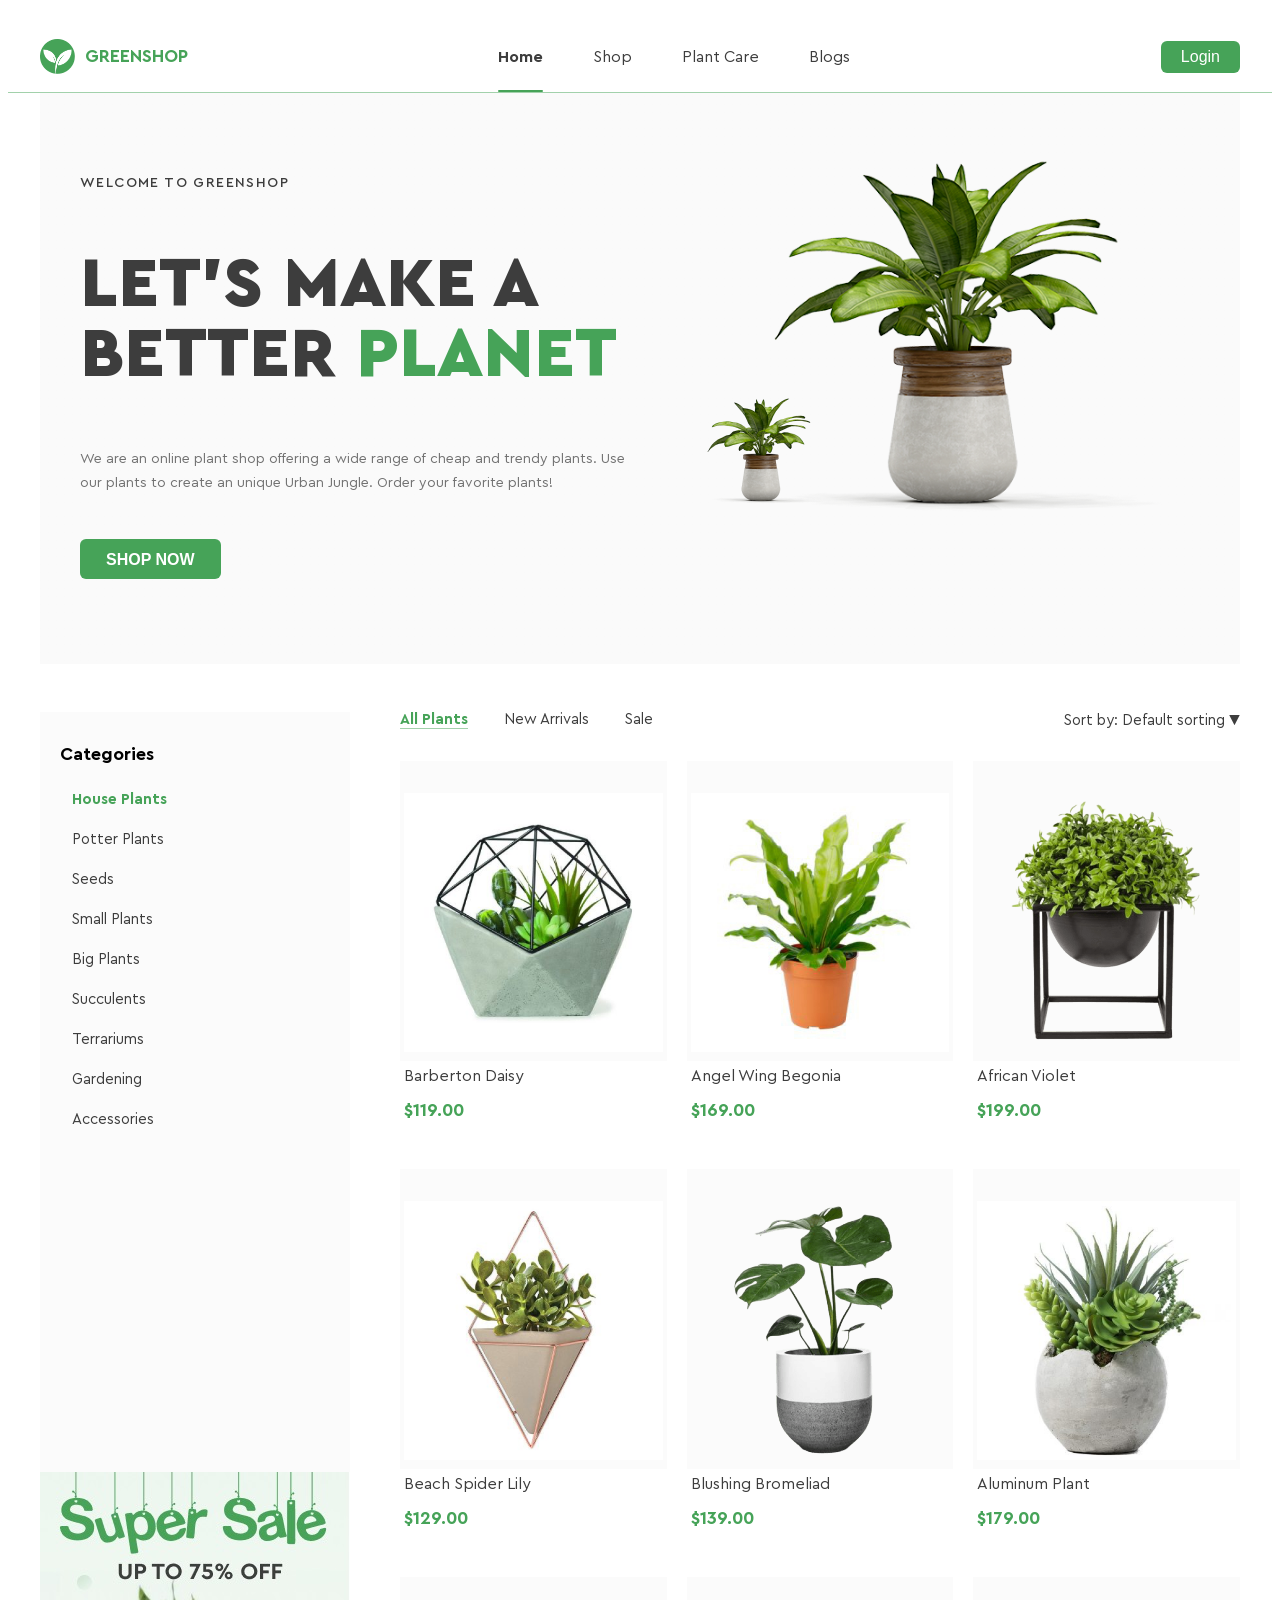
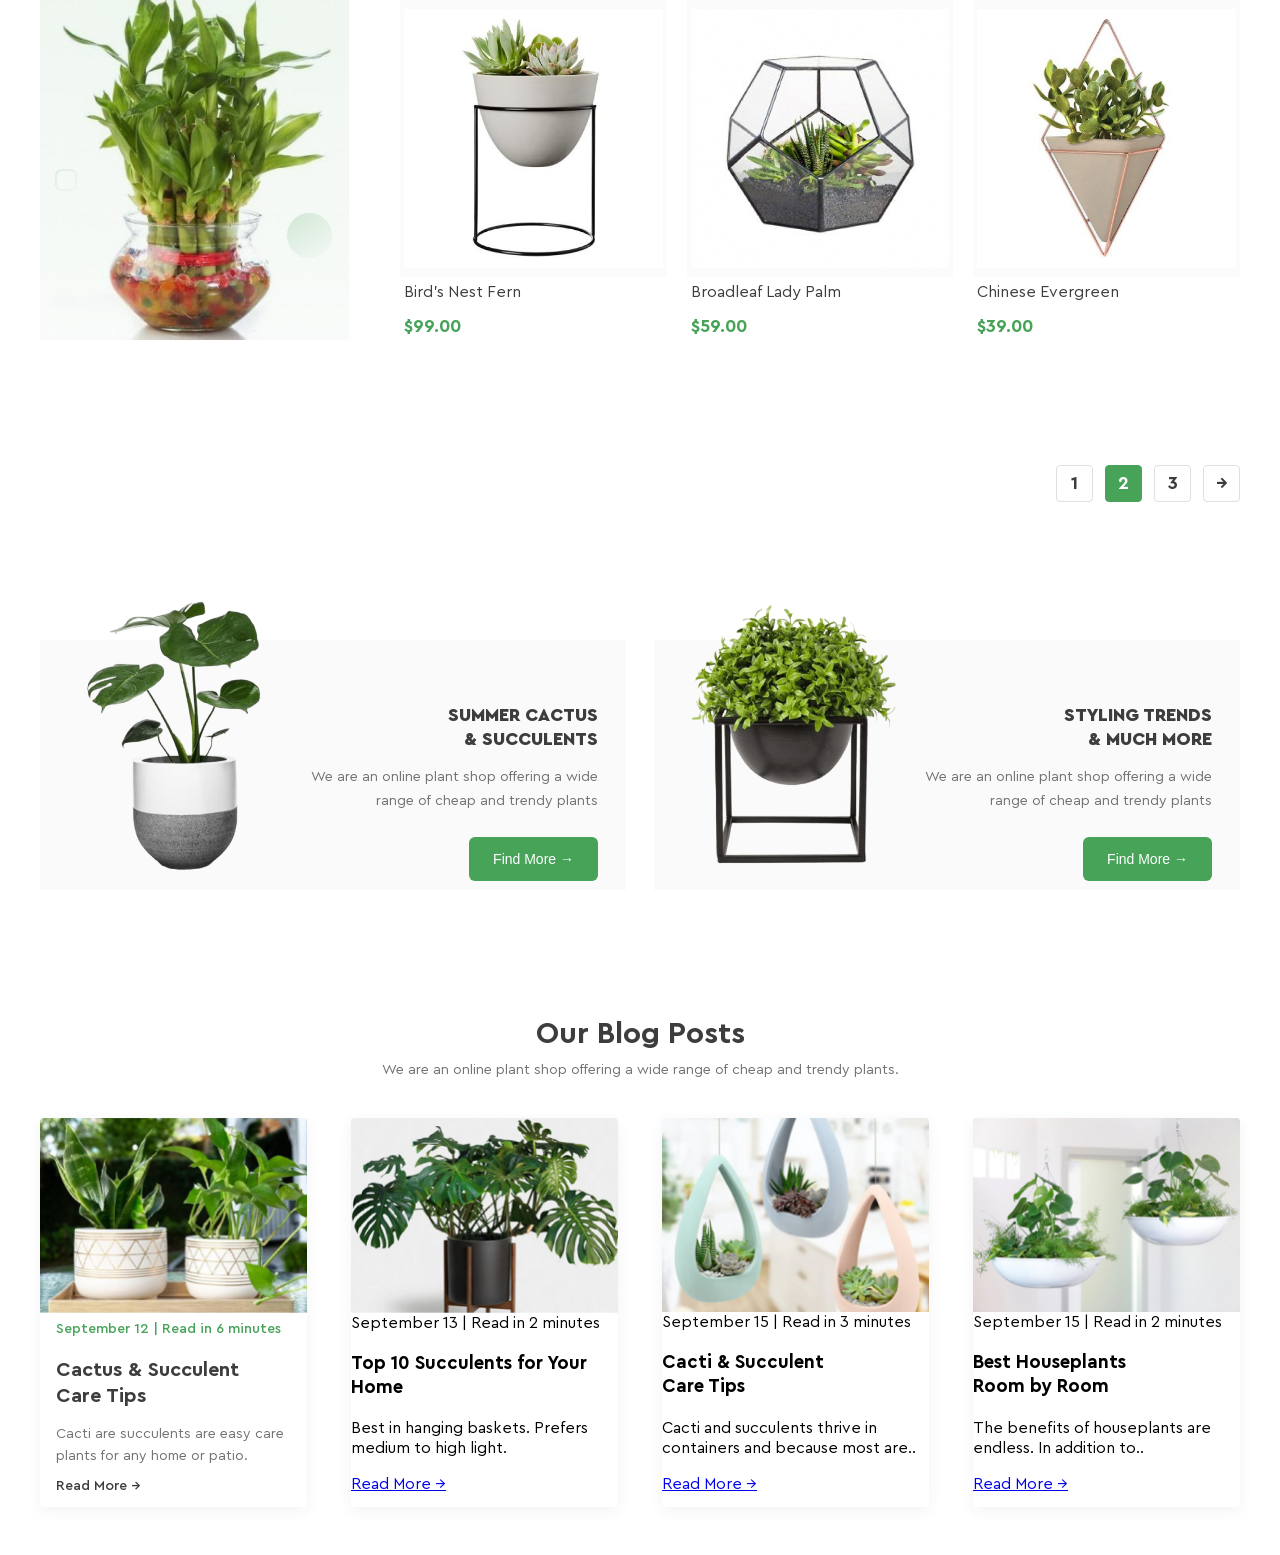
==== index.html @ 0031985b "created section 3 | created section 4 using flex" ====
<!DOCTYPE html>
<html lang="en">

<head>
    <meta charset="UTF-8">
    <meta name="viewport" content="width=device-width, initial-scale=1.0">
    <title>Home</title>
    <link rel="stylesheet" href="styles/reset.css">
    <link rel="stylesheet" href="styles/font.css">
    <link rel="stylesheet" href="styles/index.css">
</head>

<body>
    <header>
        <div class="container header-container">
            <div class="logo">
                <img src="./images/logo.png" alt="GreenShop Logo">
                <span>GreenShop</span>
            </div>
            <nav class="nav">
                <a href="#" class="active">Home</a>
                <a href="#">Shop</a>
                <a href="#">Plant Care</a>
                <a href="#">Blogs</a>
            </nav>
            <button class="btnL login">Login</button>
        </div>
    </header>
    <main>
        <section class="section1">
            <div class="container">
                <div class="left-side">
                    <h3>Welcome to Greenshop</h3>
                    <h1>Let’s Make a Better <span>Planet</span></h1>
                    <p>
                        We are an online plant shop offering a wide range
                        of cheap and trendy plants.
                        Use our plants to create an unique Urban Jungle.
                        Order your favorite plants!
                    </p>
                    <button class="btn main">SHOP NOW</button>
                </div>
                <div class="right-side">
                    <img class="bigImg" src="./images/plant.png" alt="plant">
                    <img class="smallImg" src="./images/sPlant.png" alt="plant">
                </div>
            </div>
        </section>
        <section class="section2">
            <div class="container">
                <div class="left-side">
                    <div class="categories">
                        <h3>Categories</h3>
                        <ul>
                            <li class="active">House Plants</li>
                            <li>Potter Plants</li>
                            <li>Seeds</li>
                            <li>Small Plants</li>
                            <li>Big Plants</li>
                            <li>Succulents</li>
                            <li>Terrariums</li>
                            <li>Gardening</li>
                            <li>Accessories</li>
                        </ul>
                    </div>
                    <div class="saleBanner">
                        <img src="./images/SuperSaleBanner.jpg" alt="Sale plant">
                    </div>
                </div>
                <div class="right-side">
                    <div class="filters">
                        <div class="tabs">
                            <a href="#" class="active">All Plants</a>
                            <a href="#">New Arrivals</a>
                            <a href="#">Sale</a>
                        </div>
                        <div class="sort">
                            Sort by: Default sorting ▼
                        </div>
                    </div>
                    <div class="products">
                        <div class="product">
                            <img src="./images/products/product1.png" alt="">
                            <p class="name">Barberton Daisy</p>
                            <p class="price">$119.00</p>
                        </div>
                        <div class="product">
                            <img src="./images/products/product2.png" alt="">
                            <p class="name">Angel Wing Begonia</p>
                            <p class="price">$169.00</p>
                        </div>
                        <div class="product">
                            <img src="./images/products/product3.png" alt="">
                            <p class="name">African Violet</p>
                            <p class="price">$199.00</p>
                        </div>
                    </div>
                    <div class="products">
                        <div class="product">
                            <img src="./images/products/product9.png" alt="">
                            <p class="name">Beach Spider Lily</p>
                            <p class="price">$129.00</p>
                        </div>
                        <div class="product">
                            <img src="./images/products/product5.png" alt="">
                            <p class="name">Blushing Bromeliad</p>
                            <p class="price">$139.00</p>
                        </div>
                        <div class="product">
                            <img src="./images/products/product6.png" alt="">
                            <p class="name">Aluminum Plant</p>
                            <p class="price">$179.00</p>
                        </div>
                    </div>
                    <div class="products">
                        <div class="product">
                            <img src="./images/products/product7.png" alt="">
                            <p class="name">Bird's Nest Fern</p>
                            <p class="price">$99.00</p>
                        </div>
                        <div class="product">
                            <img src="./images/products/product8.png" alt="">
                            <p class="name">Broadleaf Lady Palm</p>
                            <p class="price">$59.00</p>
                        </div>
                        <div class="product">
                            <img src="./images/products/product9.png" alt="">
                            <p class="name">Chinese Evergreen</p>
                            <p class="price">$39.00</p>
                        </div>
                    </div>
                    <div class="pagination">
                        <a href="#">1</a>
                        <a href="#" class="active">2</a>
                        <a href="#">3</a>
                        <a href="#">→</a>
                    </div>
                </div>
        </section>
        <section class="section3">
            <div class="container">
                <div class="left-side">
                    <div class="sub-left">
                        <img src="./images/products/product5.png" alt="">
                    </div>
                    <div class="sub-right">
                        <h3>Summer cactus <br>& succulents</h3>
                        <p>We are an online plant shop offering a wide range of cheap and trendy plants</p>
                        <button class="btn">Find More →</button>
                    </div>
                </div>
                <div class="right-side">
                    <div class="sub-left">
                        <img src="./images/products/product3.png" alt="">
                    </div>
                    <div class="sub-right">
                        <h3>Styling Trends <br>& much more</h3>
                        <p>We are an online plant shop offering a wide range of cheap and trendy plants</p>
                        <button class="btn">Find More →</button>
                    </div>
                </div>
            </div>
        </section>
        <section class="section4">
            <div class="container">
                <div class="blogHeader">
                    <h3>Our Blog Posts</h3>
                    <p>We are an online plant shop offering a wide range of cheap and trendy plants. </p>
                </div>
                <div class="blogCards">
                    <div class="card">
                        <img src="./images/blog1.png" alt="">
                        <div class="cardContent">
                            <span class="meta">September 12 | Read in 6 minutes</span>
                            <h3>Cactus & Succulent<br> Care Tips</h3>
                            <p>Cacti are succulents are easy care plants for any home or patio.</p>
                            <a href="#">Read More →</a>
                        </div>
                    </div>
                    <div class="card">
                        <img src="./images/blog2.png" alt="">
                        <div class="card-content">
                            <span class="meta">September 13 | Read in 2 minutes</span>
                            <h3>Top 10 Succulents for Your Home</h3>
                            <p>Best in hanging baskets. Prefers medium to high light.</p>
                            <a href="#">Read More →</a>
                        </div>
                    </div>
                    <div class="card">
                        <img src="./images/blog3.png" alt="">
                        <div class="card-content">
                            <span class="meta">September 15 | Read in 3 minutes</span>
                            <h3>Cacti & Succulent<br> Care Tips</h3>
                            <p>Cacti and succulents thrive in containers and because most are..</p>
                            <a href="#">Read More →</a>
                        </div>
                    </div>
                    <div class="card">
                        <img src="./images/blog4.png" alt="">
                        <div class="card-content">
                            <span class="meta">September 15 | Read in 2 minutes</span>
                            <h3>Best Houseplants<br> Room by Room</h3>
                            <p>The benefits of houseplants are endless. In addition to..</p>
                            <a href="#">Read More →</a>
                        </div>
                    </div>
                </div>
            </div>
        </section>
    </main>
</body>

</html>
---- styles/font.css ----
@font-face {
    font-family: 'CeraPro';
    font-weight: 400;
    src: local('Cera Pro'),
        url('../fonts/CeraPro-Regular.woff2') format("woff2"), 
        url('../fonts/CeraPro-Regular.ttf') format("TrueType");
}
@font-face {
    font-family: 'CeraPro';
    font-weight: 500;
    src: local('Cera Pro'),
        url('../fonts/CeraPro-Medium.woff2') format("woff2"), 
        url('../fonts/CeraPro-Medium.ttf') format("TrueType");
}
@font-face {
    font-family: 'CeraPro';
    font-weight: 700;
    src: local('Cera Pro'),
        url('../fonts/CeraPro-Bold.woff2') format("woff2"), 
        url('../fonts/CeraPro-Bold.ttf') format("TrueType");
}
@font-face {
    font-family: 'CeraPro';
    font-weight: 900;
    src: local('Cera Pro'),
        url('../fonts/CeraPro-Black.woff2') format("woff2"), 
        url('../fonts/CeraPro-Black.ttf') format("TrueType");
}
---- styles/index.css ----
body {
    font-family: 'CeraPro';
    background: #fff;
}


.container {
    max-width: 1200px;
    margin: 0 auto;
    margin-bottom: 48px;
}

.section1 .container {
    background: linear-gradient(97.77deg,
            rgba(245, 245, 245, 0.5) -23.46%,
            rgba(245, 245, 245, 0.5) 107.51%);
    font-size: 0;
    position: relative;
    text-align: left;
    white-space: nowrap;
}

.section1 .left-side {
    display: inline-block;
    vertical-align: top;
    max-width: 560px;
    padding: 68px 0 85px 40px;
    white-space: normal;

    h3 {
        font-weight: 500;
        font-size: 14px;
        line-height: 16px;
        letter-spacing: 1.4px;
        text-transform: uppercase;
        color: #3D3D3D;
        margin-bottom: 7px;
    }

    h1 {
        font-weight: 900;
        font-size: 70px;
        line-height: 70px;
        text-transform: uppercase;
        color: #3D3D3D;

        span {
            color: #46a358;
        }
    }

    p {
        font-size: 14px;
        line-height: 24px;
        color: #727272;
        margin-bottom: 44px;
    }
}

.section1 .right-side {
    display: inline-block;
    vertical-align: top;
    width: 640px;
    min-height: 450px;
    position: relative;
    text-align: right;
    white-space: normal;

    img {
        position: absolute;
        max-width: 100%;
        height: auto;
    }

    .bigImg {
        bottom: 0;
        left: 93px;
        width: auto;
        height: 100%;
    }

    .smallImg {
        bottom: 30px;
        left: 55px;
        width: 135px;
        height: 135px;
    }
}

.btn {
    border-radius: 6px;
    border: none;
    background: #46a358;
    padding: 11px 26px 9px;
    font-weight: 700;
    font-size: 16px;
    line-height: 20px;
    text-transform: uppercase;
    color: #fff;
}




header {
    background: #fff;
    border-bottom: 0.3px solid #46A35880;
    padding: 31px 0 18px;

}

.header-container {
    display: flex;
    align-items: center;
    justify-content: space-between;
    margin-bottom: 0;
}

.logo {
    display: flex;
    align-items: center;
    gap: 10px;

    img {
        width: 35px;
        height: 35px;
    }

    span {
        font-weight: 700;
        text-transform: uppercase;
        font-size: 18px;
        color: #46a358;
    }
}

.nav {
    display: flex;
    gap: 50px;

    a {
        font-weight: 400;
        font-size: 16px;
        line-height: 100%;
        color: #3D3D3D;
        text-decoration: none;
        position: relative;
    }

    a.active {
        font-weight: 700;
        color: #3D3D3D;
    }

    a.active::after {
        content: "";
        position: absolute;
        bottom: -27px;
        left: 0;
        width: 100%;
        height: 2px;
        background: #46a358;
        border-radius: 1px;
    }
}

.btnL.login {
    background: #46a358;
    color: #ffffff;
    padding: 8px 20px;
    display: flex;
    align-items: center;
    font-weight: 500;
    font-size: 16px;
    line-height: 100%;
    border-radius: 6px;
    border: none;
}

.section2 .container::after {
    content: "";
    display: table;
    clear: both;
}

.section2 .left-side {
    float: left;
    width: 310px;
    min-height: 100%;

    .categories {
        box-sizing: border-box;
        width: 100%;
        height: 760px;
        background: #FBFBFB;
        padding: 16px 0 0 20px;

        ul {
            list-style: none;
            padding: 0;
            margin: 0;
        }

        li {
            font-weight: 400;
            font-size: 15px;
            line-height: 40px;
            color: #3D3D3D;
            margin-left: 12px;
            cursor: pointer;
        }

        li.active {
            color: #46a358;
            font-weight: bold;
        }

        h3 {
            font-weight: 700;
            font-size: 18px;
            line-height: 16px;

        }
    }



    img {
        width: 100%;
        height: auto;
    }

}

.section2 .right-side {
    float: right;
    min-height: 100%;
    width: calc(100% - 360px);
    padding-left: 40px;
    margin-bottom: 90px;

    .filters {
        display: flex;
        justify-content: space-between;
        align-items: center;
        margin-bottom: 32px;

        .tabs {
            display: flex;
            gap: 36px;

            a {
                text-decoration: none;
                font-weight: 400;
                font-size: 15px;
                line-height: 16px;
                color: #3D3D3D;

            }

            a.active {
                box-sizing: border-box;
                font-weight: 700;
                font-size: 15px;
                color: #46a358;
                border-bottom: 0.3px solid #46A35880;
            }


        }

        .sort {
            font-weight: 400;
            font-size: 15px;
            line-height: 16px;
            color: #3D3D3D;
        }
    }

    .products {
        font-size: 0;
        margin: 0 -10px;

        .product {
            background: #FBFBFB;
            height: 300px;
            display: inline-block;
            width: calc(33.333% - 20px);
            margin: 0 10px 108px 10px;
            font-size: 14px;
            box-sizing: border-box;
            padding: 32px 4px 20px;
            vertical-align: top;
            text-align: left;

            img {
                display: block;
                margin: 0 auto 16px auto;
                max-width: 100%;
                height: auto;
            }

            .name {
                font-weight: 400;
                font-size: 16px;
                line-height: 16px;
                color: #3D3D3D;
                margin-bottom: 8px;
            }

            .price {
                font-weight: 700;
                font-size: 18px;
                line-height: 16px;
                color: #46A358;
            }
        }


    }

    .product:hover {
        box-shadow: 0px 8px 20px rgba(0, 0, 0, 0.1);
        cursor: pointer;
    }

    .pagination {
        text-align: right;
        margin-top: 80px;

        a {
            display: inline-block;
            width: 35px;
            height: 35px;
            line-height: 35px;
            margin-left: 8px;
            border: 1px solid #E0E0E0;
            border-radius: 4px;
            text-align: center;
            color: #3D3D3D;
            transition: all 0.3s ease;
            text-decoration: none;
            font-weight: 700;
            font-size: 18px;


            &:hover,
            &.active {
                background: #46A358;
                color: #fff;
                border-color: #46A358;
            }
        }
    }
}

.section3 .container {
    display: flex;
    gap: 28px;
    margin-bottom: 136px;
}

.section3 .left-side,
.section3 .right-side {
    height: 250px;
    flex: 1;
    display: flex;
    align-items: center;
    background: hsl(0, 0%, 98%);
    box-sizing: border-box;

    .sub-left {
        max-width: 50%;

        img {
            width: 100%;
            height: auto;
            margin-top: -52px;
        }
    }

    .sub-right {
        box-sizing: border-box;
        padding: 36px 28px 0 0;
        text-align: right;

        h3 {
            font-weight: 900;
            font-size: 18px;
            line-height: 24px;
            text-transform: uppercase;
            color: #3D3D3D;
            margin-bottom: 8px;
        }

        p {
            font-size: 14px;
            line-height: 24px;
            color: #727272;
            margin-bottom: 24px;
            text-align: right;
            margin-left: -20px;
        }

        .btn {
            border-radius: 6px;
            border: none;
            background: #46a358;
            padding: 12px 24px;
            font-weight: 400;
            font-size: 14px;
            line-height: 20px;
            color: #fff;
            text-transform: none;
            cursor: pointer;

        }

    }
}

.section4 .container {
    text-align: center;
}

.section4 .blogHeader {
    margin-bottom: 36px;

    h3 {
        font-weight: 700;
        font-size: 30px;
        line-height: 16px;
        text-align: center;
        color: #3D3D3D;
        margin-bottom: 16px;

    }

    p {
        font-weight: 400;
        font-size: 14px;
        line-height: 24px;
        text-align: center;
        color: #727272;
    }
}

.section4 .blogCards {
    display: flex;
    gap: 44px;
    justify-content: center;

    .card {
        background: #fff;
        box-shadow: 0 4px 15px rgba(0, 0, 0, 0.05);
        border-radius: 4px;
        overflow: hidden;
        max-width: 268px;
        text-align: left;

        img {
            width: 100%;
            height: auto;
            display: block;
        }

        .cardContent {
            padding: 8px 12px 12px 16px;

            .meta {
                display: block;
                font-weight: 500;
                font-size: 14px;
                line-height: 16px;
                color: #46a358;
                margin-bottom: 4px;
            }

            h3 {
                font-weight: 700;
                font-size: 20px;
                line-height: 26px;
                color: #3D3D3D;
                margin-bottom: 4px;
            }

            p {
                font-weight: 400;
                font-size: 14px;
                line-height: 22px;
                color: #727272;
                margin-bottom: 8px;
            }

            a {
                font-weight: 500;
                font-size: 14px;
                line-height: 16px;
                color: #3D3D3D;
                text-decoration: none;

                &:hover {
                    color: #46a358;
                }
            }
        }
    }
}
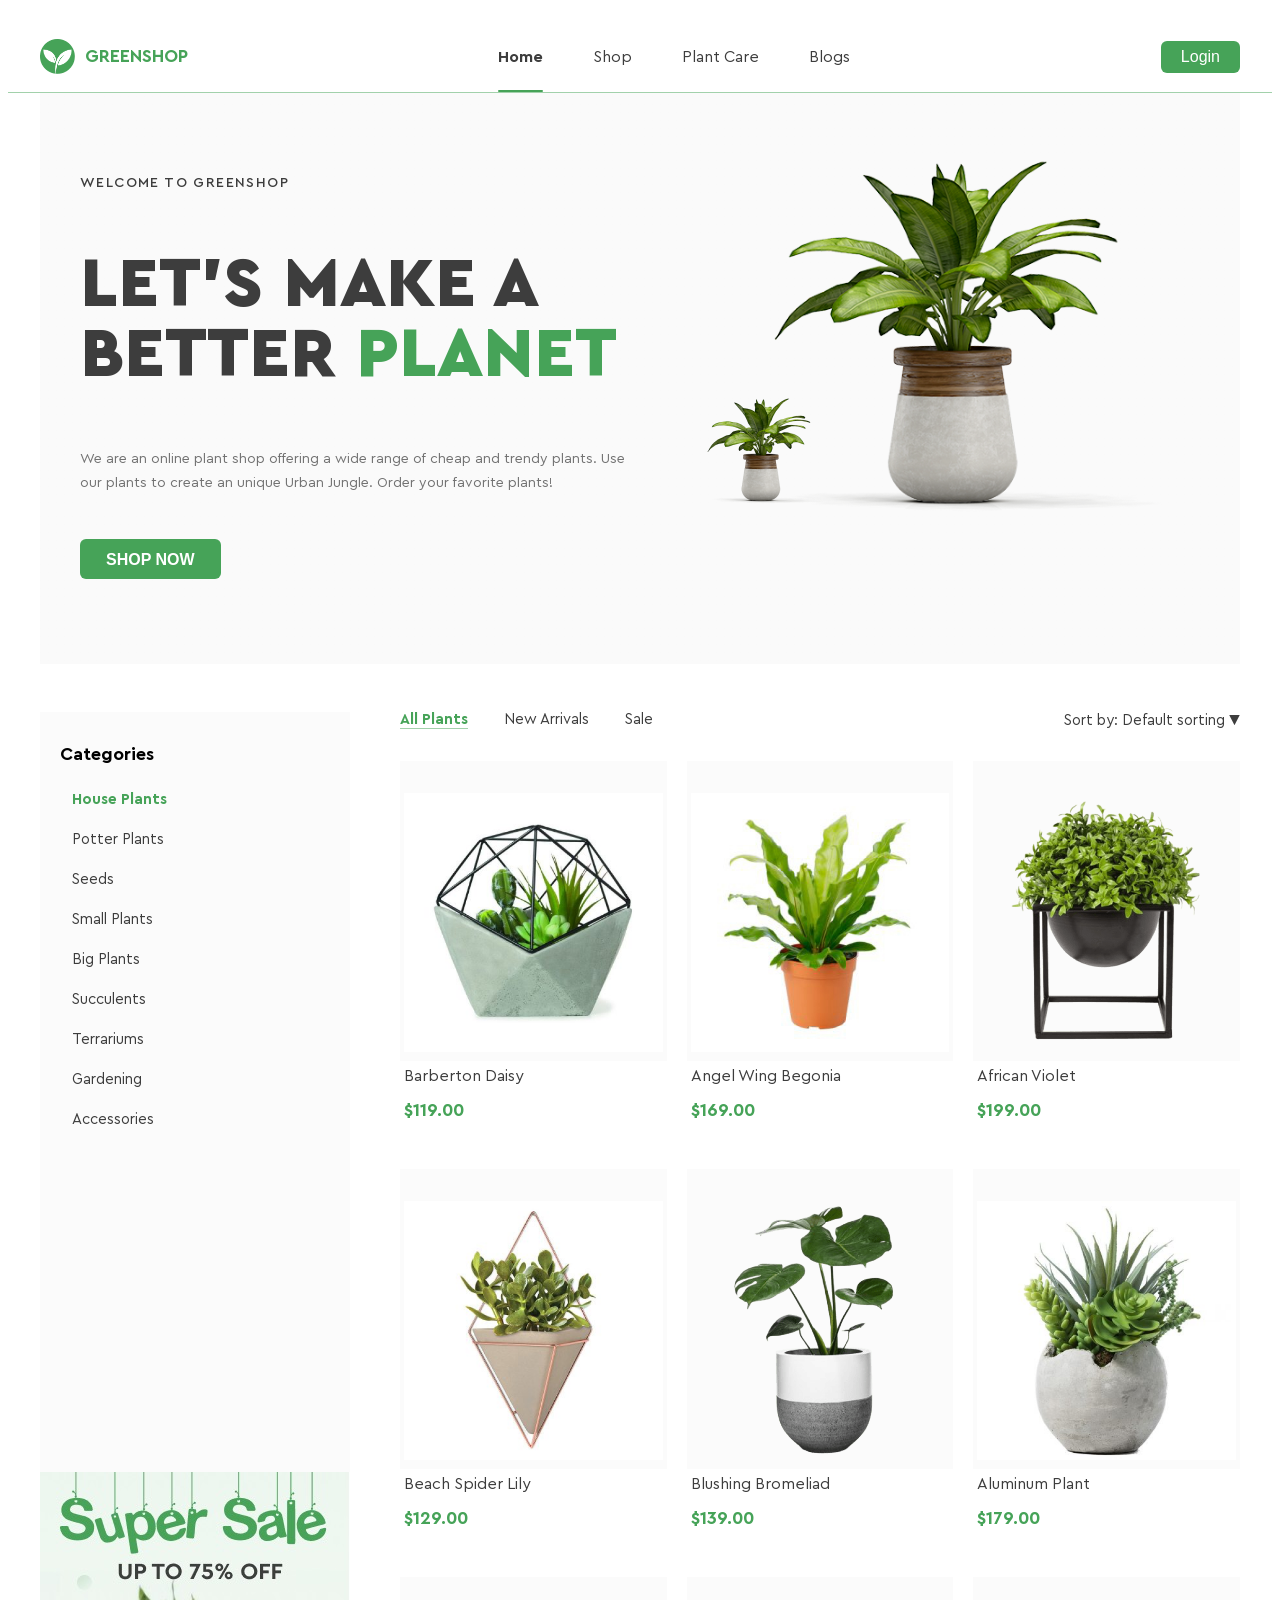
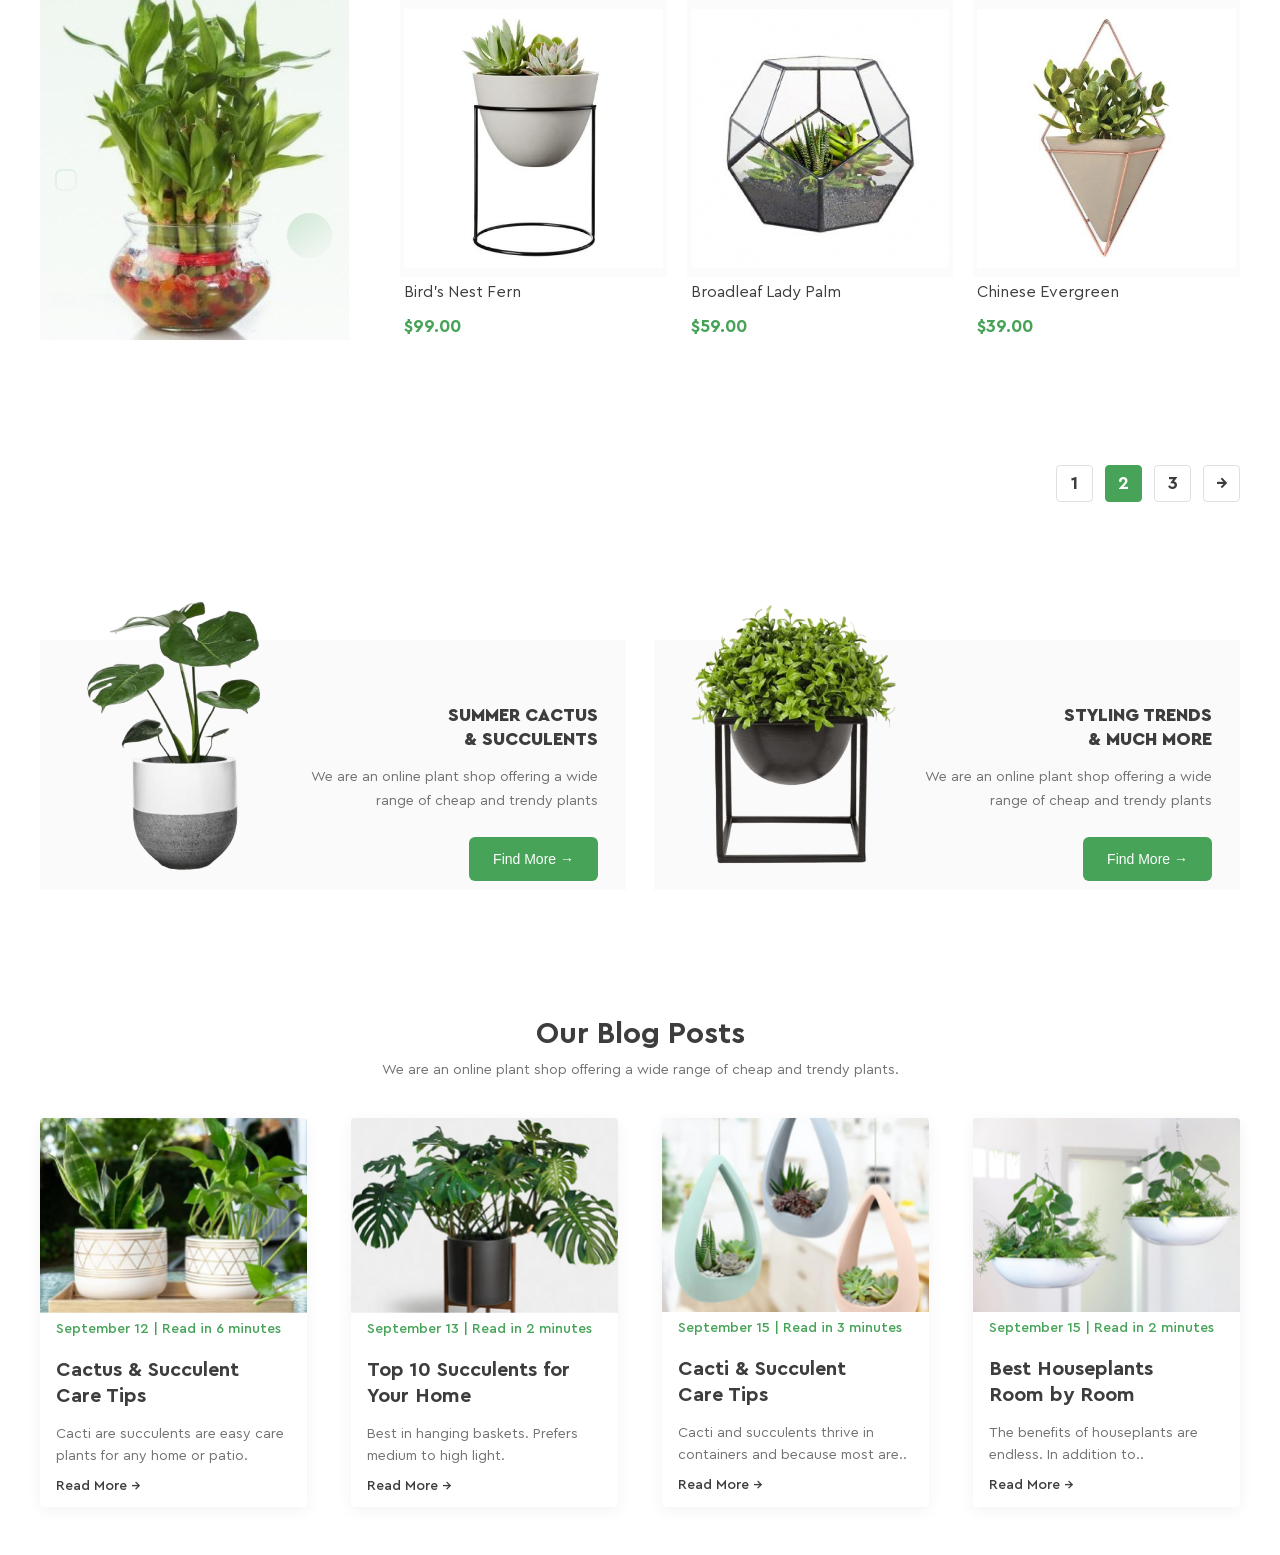
==== commit 4e0f9c1e: "changed class name" ====
--- a/index.html
+++ b/index.html
@@ -179,7 +179,7 @@
                     </div>
                     <div class="card">
                         <img src="./images/blog2.png" alt="">
-                        <div class="card-content">
+                        <div class="cardContent">
                             <span class="meta">September 13 | Read in 2 minutes</span>
                             <h3>Top 10 Succulents for Your Home</h3>
                             <p>Best in hanging baskets. Prefers medium to high light.</p>
@@ -188,7 +188,7 @@
                     </div>
                     <div class="card">
                         <img src="./images/blog3.png" alt="">
-                        <div class="card-content">
+                        <div class="cardContent">
                             <span class="meta">September 15 | Read in 3 minutes</span>
                             <h3>Cacti & Succulent<br> Care Tips</h3>
                             <p>Cacti and succulents thrive in containers and because most are..</p>
@@ -197,7 +197,7 @@
                     </div>
                     <div class="card">
                         <img src="./images/blog4.png" alt="">
-                        <div class="card-content">
+                        <div class="cardContent">
                             <span class="meta">September 15 | Read in 2 minutes</span>
                             <h3>Best Houseplants<br> Room by Room</h3>
                             <p>The benefits of houseplants are endless. In addition to..</p>
--- a/styles/index.css
+++ b/styles/index.css
@@ -407,7 +407,7 @@
             border: none;
             background: #46a358;
             padding: 12px 24px;
-            font-weight: 400;
+            font-weight: 500;
             font-size: 14px;
             line-height: 20px;
             color: #fff;
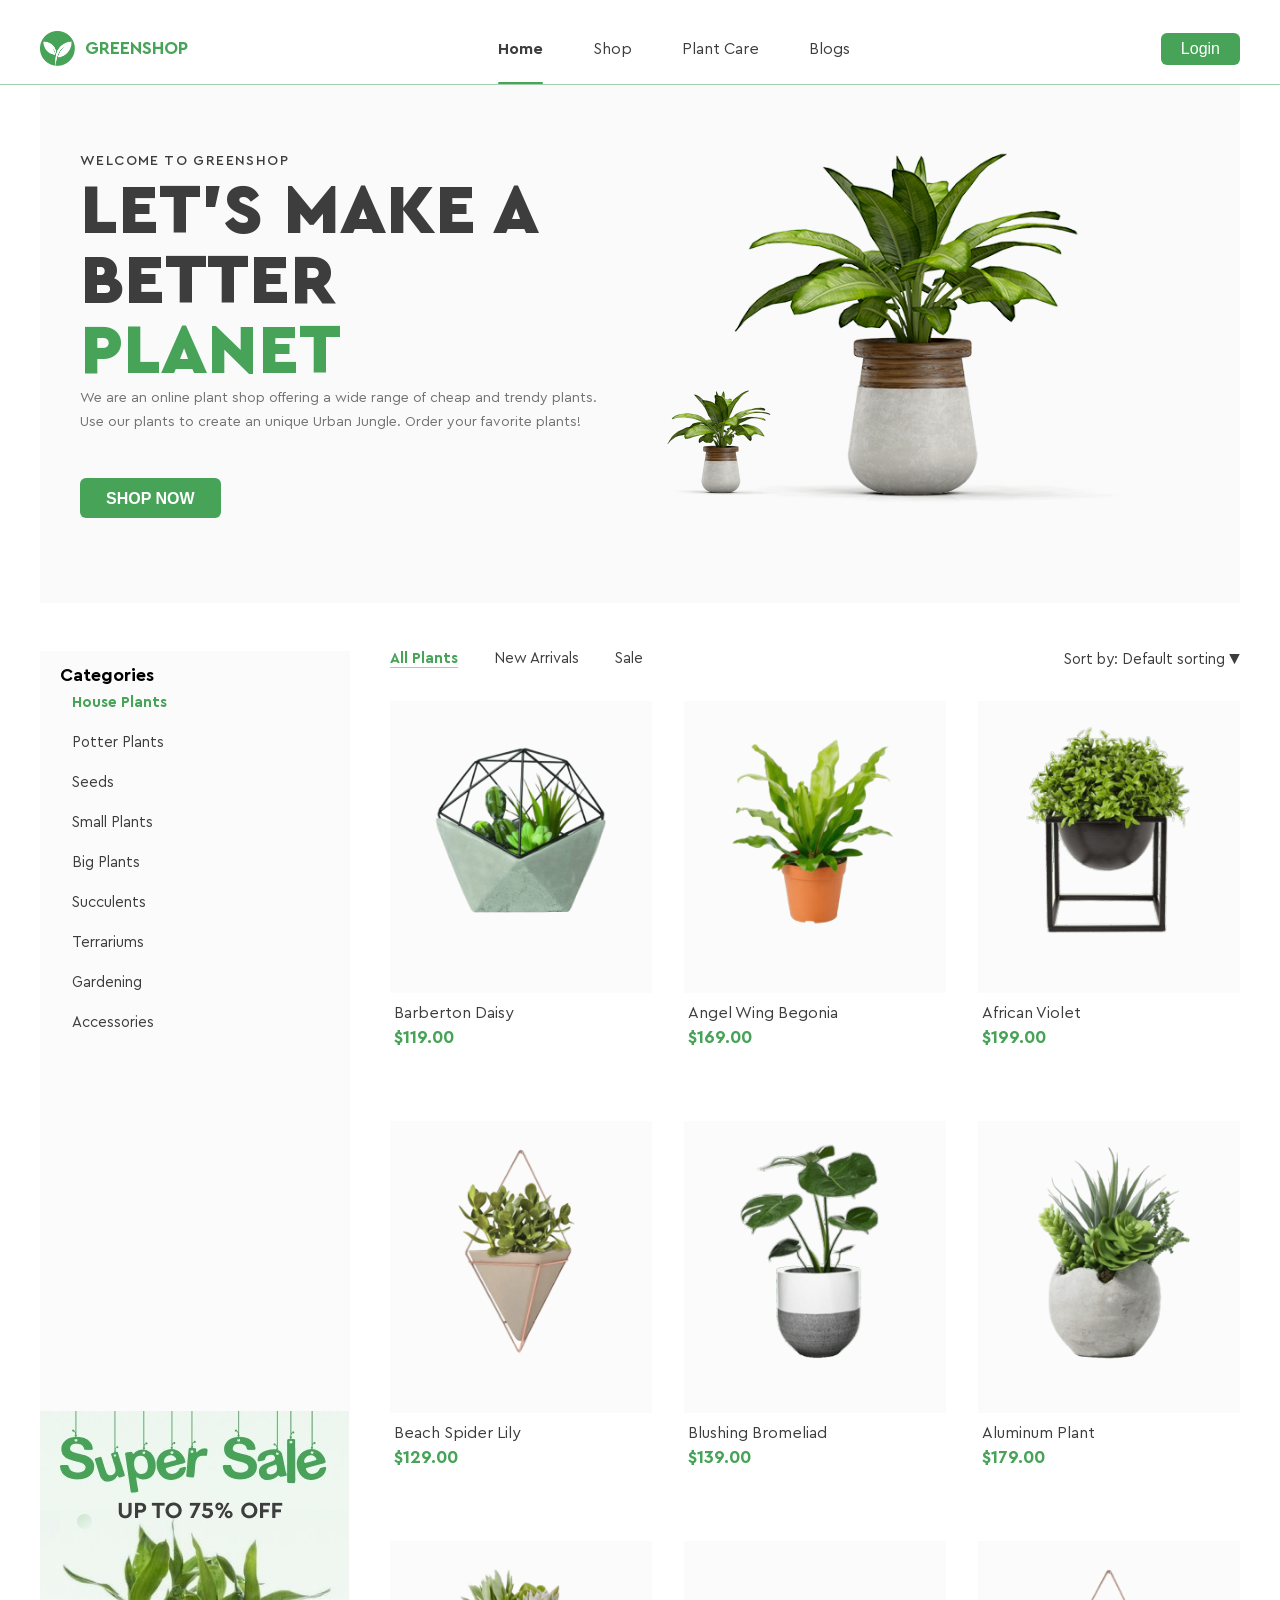
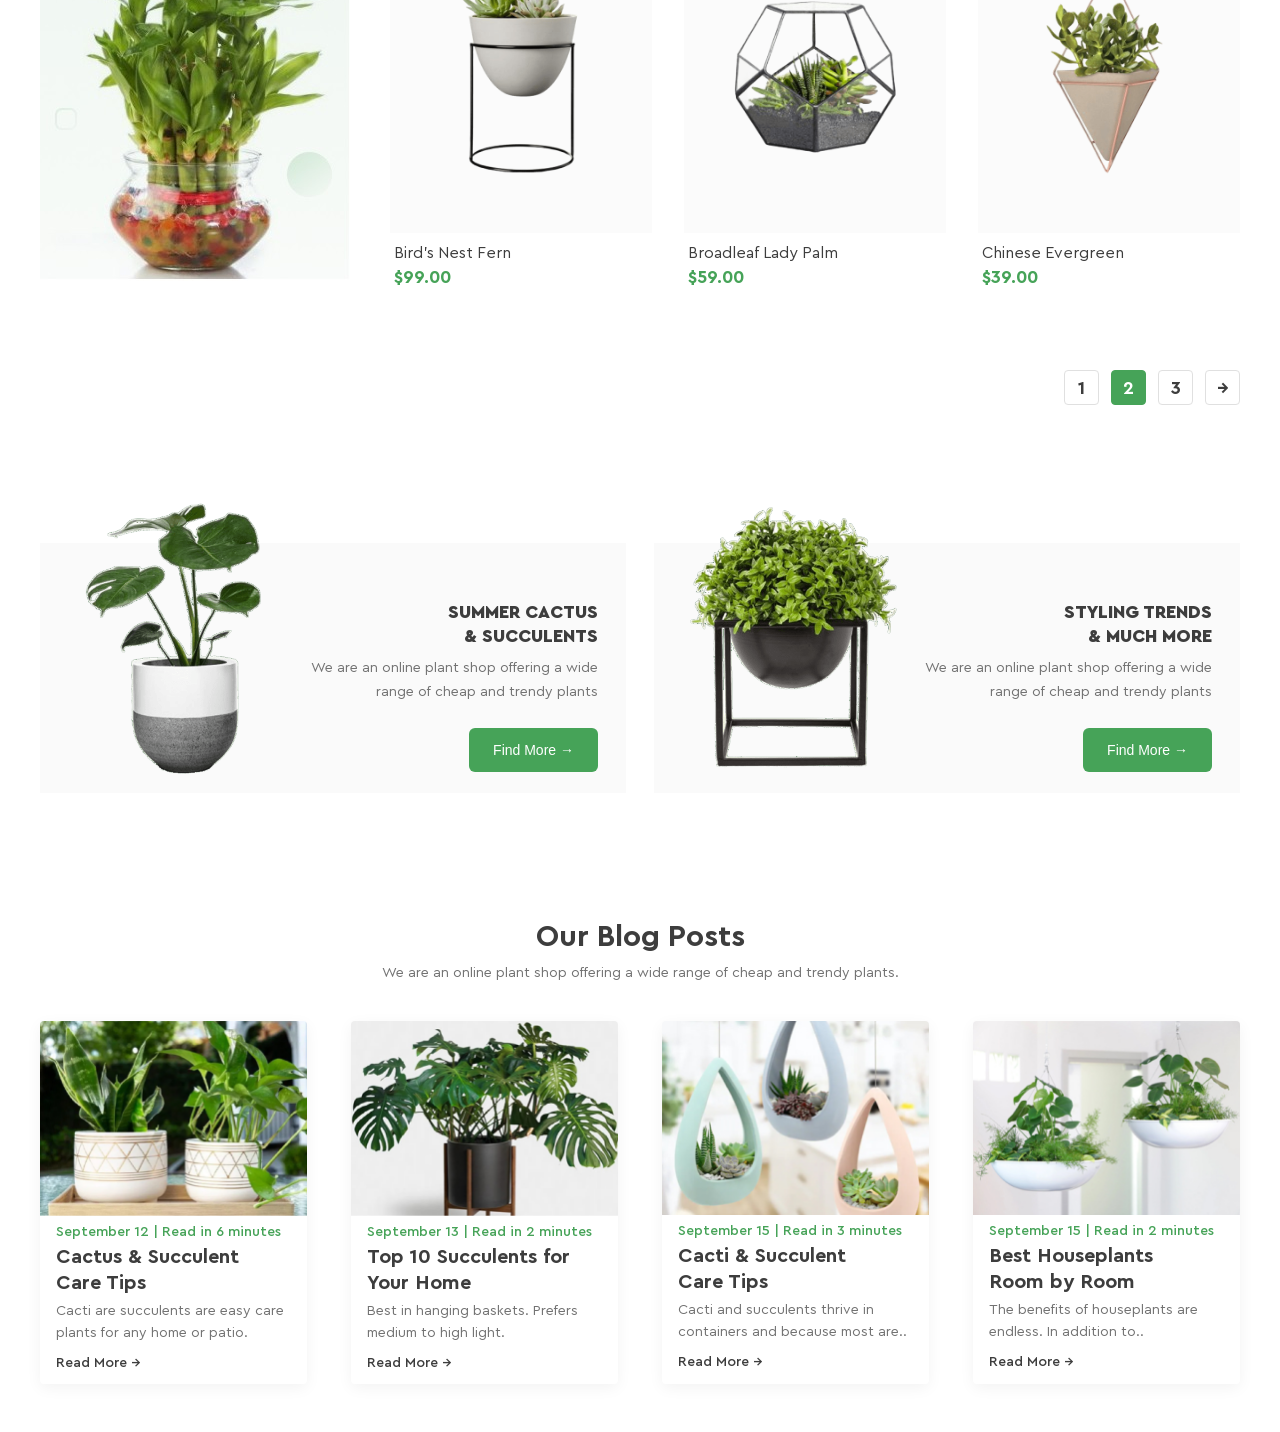
==== commit 59b74136: "changed float to flex | made hover func for products" ====
--- a/index.html
+++ b/index.html
@@ -80,51 +80,280 @@
                     </div>
                     <div class="products">
                         <div class="product">
-                            <img src="./images/products/product1.png" alt="">
+                            <div class="thumb">
+                                <img src="./images/products/product1.png" alt="">
+                                <div class="img-btn">
+                                    <button><svg width="20" height="20" viewBox="0 0 20 20" fill="none"
+                                            xmlns="http://www.w3.org/2000/svg">
+                                            <path
+                                                d="M14.294 16.8745H8.24077C5.65655 16.8745 3.55412 14.7721 3.55412 12.1879V7.38405C3.55412 4.98175 2.35676 2.75813 0.351225 1.4358C-0.00894369 1.19834 -0.108379 0.713895 0.129078 0.353726C0.366535 -0.00648163 0.850939 -0.105956 1.21119 0.131579C2.35606 0.886442 3.28487 1.88204 3.94905 3.02832C4.09258 3.18911 5.24995 4.41584 7.14726 4.41584H16.142C18.596 4.36995 20.5168 6.83267 19.8752 9.20138L18.8397 13.3284C18.3159 15.4163 16.4466 16.8745 14.294 16.8745ZM4.91926 5.53677C5.04912 6.1367 5.11634 6.7553 5.11634 7.38405V12.1879C5.11634 13.9107 6.51796 15.3123 8.24077 15.3123H14.294C15.7291 15.3123 16.9752 14.3401 17.3245 12.9482L18.3599 8.82121C18.7412 7.41373 17.5997 5.95084 16.142 5.97806H7.14722C6.28913 5.97806 5.54224 5.79305 4.91926 5.53677ZM7.85021 19.0226C7.85021 18.4833 7.41307 18.0462 6.87383 18.0462C5.57828 18.0978 5.57942 19.9479 6.87383 19.999C7.41307 19.999 7.85021 19.5618 7.85021 19.0226ZM15.6222 19.0226C15.6222 18.4833 15.1851 18.0462 14.6459 18.0462C13.3503 18.0978 13.3514 19.9479 14.6459 19.999C15.1851 19.999 15.6222 19.5618 15.6222 19.0226ZM16.9231 8.32138C16.9231 7.88998 16.5734 7.54027 16.142 7.54027H7.45966C6.42329 7.58152 6.42407 9.0616 7.45966 9.10249H16.142C16.5734 9.10249 16.9231 8.75279 16.9231 8.32138Z"
+                                                fill="currentColor" />
+                                        </svg>
+                                    </button>
+                                    <button><svg width="20" height="18" viewBox="0 0 20 18" fill="none"
+                                            xmlns="http://www.w3.org/2000/svg">
+                                            <path
+                                                d="M10 17.8873C9.71527 17.8873 9.44077 17.7842 9.22684 17.5968C8.41888 16.8903 7.63992 16.2264 6.95267 15.6408L6.94916 15.6377C4.93423 13.9207 3.19427 12.4378 1.98364 10.9771C0.630341 9.34409 0 7.79578 0 6.10434C0 4.46097 0.563507 2.94485 1.58661 1.83508C2.62192 0.712189 4.04251 0.09375 5.58716 0.09375C6.74164 0.09375 7.79892 0.45874 8.72955 1.1785C9.19922 1.54181 9.62494 1.98645 10 2.5051C10.3752 1.98645 10.8008 1.54181 11.2706 1.1785C12.2012 0.45874 13.2585 0.09375 14.413 0.09375C15.9575 0.09375 17.3782 0.712189 18.4135 1.83508C19.4366 2.94485 20 4.46097 20 6.10434C20 7.79578 19.3698 9.34409 18.0165 10.9769C16.8059 12.4378 15.0661 13.9205 13.0515 15.6374C12.363 16.224 11.5828 16.8889 10.773 17.5971C10.5592 17.7842 10.2846 17.8873 10 17.8873ZM5.58716 1.26532C4.37363 1.26532 3.25882 1.74963 2.44781 2.62915C1.62476 3.52194 1.17142 4.75607 1.17142 6.10434C1.17142 7.52692 1.70013 8.79919 2.88559 10.2296C4.03137 11.6122 5.73563 13.0645 7.70889 14.7462L7.71255 14.7492C8.4024 15.3371 9.18442 16.0036 9.99832 16.7153C10.8171 16.0023 11.6003 15.3347 12.2916 14.7458C14.2647 13.0642 15.9688 11.6122 17.1146 10.2296C18.2999 8.79919 18.8286 7.52692 18.8286 6.10434C18.8286 4.75607 18.3752 3.52194 17.5522 2.62915C16.7413 1.74963 15.6264 1.26532 14.413 1.26532C13.524 1.26532 12.7078 1.54791 11.9872 2.10516C11.3449 2.60199 10.8975 3.23004 10.6352 3.66949C10.5003 3.89548 10.2629 4.03036 10 4.03036C9.73709 4.03036 9.49966 3.89548 9.36478 3.66949C9.10263 3.23004 8.65524 2.60199 8.01285 2.10516C7.29218 1.54791 6.47598 1.26532 5.58716 1.26532Z"
+                                                fill="currentColor" />
+                                        </svg>
+                                    </button>
+                                    <button><svg width="20" height="20" viewBox="0 0 20 20" fill="none"
+                                            xmlns="http://www.w3.org/2000/svg">
+                                            <path
+                                                d="M14.5656 16.0023C10.5704 19.1859 4.98549 18.3049 2.02729 14.6536C-0.827886 11.1285 -0.64932 6.04314 2.44811 2.82458C5.64856 -0.50074 10.6802 -0.944658 14.3277 1.78316C15.6345 2.76027 16.6104 4.00337 17.246 5.50807C17.8853 7.02151 18.0795 8.59614 17.8578 10.2201C17.6368 11.8365 16.9918 13.2769 15.9423 14.6212C16.0272 14.6767 16.1178 14.7167 16.1827 14.7816C17.3365 15.9305 18.4859 17.0836 19.6397 18.2325C19.9132 18.5047 20.0493 18.8218 19.9682 19.204C19.8071 19.9644 18.9018 20.2579 18.3211 19.7359C18.0489 19.4918 17.7985 19.2227 17.54 18.9642C16.5923 18.0171 15.6451 17.0693 14.6973 16.1221C14.658 16.0847 14.6168 16.0497 14.5656 16.0023ZM15.9529 8.98636C15.9629 5.12659 12.8468 2.00605 8.97825 2.00043C5.12035 1.99481 2.00669 5.09037 1.98983 8.94765C1.97297 12.8168 5.08289 15.9461 8.96326 15.9642C12.8055 15.9823 15.9429 12.8499 15.9529 8.98636Z"
+                                                fill="currentColor" />
+                                        </svg>
+                                    </button>
+                                </div>
+                            </div>
                             <p class="name">Barberton Daisy</p>
                             <p class="price">$119.00</p>
                         </div>
-                        <div class="product">
-                            <img src="./images/products/product2.png" alt="">
+
+                        <div class="product">
+                            <div class="thumb">
+                                <img src="./images/products/product2.png" alt="">
+                                <div class="img-btn">
+                                    <button><svg width="20" height="20" viewBox="0 0 20 20" fill="none"
+                                            xmlns="http://www.w3.org/2000/svg">
+                                            <path
+                                                d="M14.294 16.8745H8.24077C5.65655 16.8745 3.55412 14.7721 3.55412 12.1879V7.38405C3.55412 4.98175 2.35676 2.75813 0.351225 1.4358C-0.00894369 1.19834 -0.108379 0.713895 0.129078 0.353726C0.366535 -0.00648163 0.850939 -0.105956 1.21119 0.131579C2.35606 0.886442 3.28487 1.88204 3.94905 3.02832C4.09258 3.18911 5.24995 4.41584 7.14726 4.41584H16.142C18.596 4.36995 20.5168 6.83267 19.8752 9.20138L18.8397 13.3284C18.3159 15.4163 16.4466 16.8745 14.294 16.8745ZM4.91926 5.53677C5.04912 6.1367 5.11634 6.7553 5.11634 7.38405V12.1879C5.11634 13.9107 6.51796 15.3123 8.24077 15.3123H14.294C15.7291 15.3123 16.9752 14.3401 17.3245 12.9482L18.3599 8.82121C18.7412 7.41373 17.5997 5.95084 16.142 5.97806H7.14722C6.28913 5.97806 5.54224 5.79305 4.91926 5.53677ZM7.85021 19.0226C7.85021 18.4833 7.41307 18.0462 6.87383 18.0462C5.57828 18.0978 5.57942 19.9479 6.87383 19.999C7.41307 19.999 7.85021 19.5618 7.85021 19.0226ZM15.6222 19.0226C15.6222 18.4833 15.1851 18.0462 14.6459 18.0462C13.3503 18.0978 13.3514 19.9479 14.6459 19.999C15.1851 19.999 15.6222 19.5618 15.6222 19.0226ZM16.9231 8.32138C16.9231 7.88998 16.5734 7.54027 16.142 7.54027H7.45966C6.42329 7.58152 6.42407 9.0616 7.45966 9.10249H16.142C16.5734 9.10249 16.9231 8.75279 16.9231 8.32138Z"
+                                                fill="currentColor" />
+                                        </svg>
+                                    </button>
+                                    <button><svg width="20" height="18" viewBox="0 0 20 18" fill="none"
+                                            xmlns="http://www.w3.org/2000/svg">
+                                            <path
+                                                d="M10 17.8873C9.71527 17.8873 9.44077 17.7842 9.22684 17.5968C8.41888 16.8903 7.63992 16.2264 6.95267 15.6408L6.94916 15.6377C4.93423 13.9207 3.19427 12.4378 1.98364 10.9771C0.630341 9.34409 0 7.79578 0 6.10434C0 4.46097 0.563507 2.94485 1.58661 1.83508C2.62192 0.712189 4.04251 0.09375 5.58716 0.09375C6.74164 0.09375 7.79892 0.45874 8.72955 1.1785C9.19922 1.54181 9.62494 1.98645 10 2.5051C10.3752 1.98645 10.8008 1.54181 11.2706 1.1785C12.2012 0.45874 13.2585 0.09375 14.413 0.09375C15.9575 0.09375 17.3782 0.712189 18.4135 1.83508C19.4366 2.94485 20 4.46097 20 6.10434C20 7.79578 19.3698 9.34409 18.0165 10.9769C16.8059 12.4378 15.0661 13.9205 13.0515 15.6374C12.363 16.224 11.5828 16.8889 10.773 17.5971C10.5592 17.7842 10.2846 17.8873 10 17.8873ZM5.58716 1.26532C4.37363 1.26532 3.25882 1.74963 2.44781 2.62915C1.62476 3.52194 1.17142 4.75607 1.17142 6.10434C1.17142 7.52692 1.70013 8.79919 2.88559 10.2296C4.03137 11.6122 5.73563 13.0645 7.70889 14.7462L7.71255 14.7492C8.4024 15.3371 9.18442 16.0036 9.99832 16.7153C10.8171 16.0023 11.6003 15.3347 12.2916 14.7458C14.2647 13.0642 15.9688 11.6122 17.1146 10.2296C18.2999 8.79919 18.8286 7.52692 18.8286 6.10434C18.8286 4.75607 18.3752 3.52194 17.5522 2.62915C16.7413 1.74963 15.6264 1.26532 14.413 1.26532C13.524 1.26532 12.7078 1.54791 11.9872 2.10516C11.3449 2.60199 10.8975 3.23004 10.6352 3.66949C10.5003 3.89548 10.2629 4.03036 10 4.03036C9.73709 4.03036 9.49966 3.89548 9.36478 3.66949C9.10263 3.23004 8.65524 2.60199 8.01285 2.10516C7.29218 1.54791 6.47598 1.26532 5.58716 1.26532Z"
+                                                fill="currentColor" />
+                                        </svg>
+                                    </button>
+                                    <button><svg width="20" height="20" viewBox="0 0 20 20" fill="none"
+                                            xmlns="http://www.w3.org/2000/svg">
+                                            <path
+                                                d="M14.5656 16.0023C10.5704 19.1859 4.98549 18.3049 2.02729 14.6536C-0.827886 11.1285 -0.64932 6.04314 2.44811 2.82458C5.64856 -0.50074 10.6802 -0.944658 14.3277 1.78316C15.6345 2.76027 16.6104 4.00337 17.246 5.50807C17.8853 7.02151 18.0795 8.59614 17.8578 10.2201C17.6368 11.8365 16.9918 13.2769 15.9423 14.6212C16.0272 14.6767 16.1178 14.7167 16.1827 14.7816C17.3365 15.9305 18.4859 17.0836 19.6397 18.2325C19.9132 18.5047 20.0493 18.8218 19.9682 19.204C19.8071 19.9644 18.9018 20.2579 18.3211 19.7359C18.0489 19.4918 17.7985 19.2227 17.54 18.9642C16.5923 18.0171 15.6451 17.0693 14.6973 16.1221C14.658 16.0847 14.6168 16.0497 14.5656 16.0023ZM15.9529 8.98636C15.9629 5.12659 12.8468 2.00605 8.97825 2.00043C5.12035 1.99481 2.00669 5.09037 1.98983 8.94765C1.97297 12.8168 5.08289 15.9461 8.96326 15.9642C12.8055 15.9823 15.9429 12.8499 15.9529 8.98636Z"
+                                                fill="currentColor" />
+                                        </svg>
+                                    </button>
+                                </div>
+                            </div>
                             <p class="name">Angel Wing Begonia</p>
                             <p class="price">$169.00</p>
                         </div>
-                        <div class="product">
-                            <img src="./images/products/product3.png" alt="">
+
+                        <div class="product">
+                            <div class="thumb">
+                                <img src="./images/products/product3.png" alt="">
+                                <div class="img-btn">
+                                    <button><svg width="20" height="20" viewBox="0 0 20 20" fill="none"
+                                            xmlns="http://www.w3.org/2000/svg">
+                                            <path
+                                                d="M14.294 16.8745H8.24077C5.65655 16.8745 3.55412 14.7721 3.55412 12.1879V7.38405C3.55412 4.98175 2.35676 2.75813 0.351225 1.4358C-0.00894369 1.19834 -0.108379 0.713895 0.129078 0.353726C0.366535 -0.00648163 0.850939 -0.105956 1.21119 0.131579C2.35606 0.886442 3.28487 1.88204 3.94905 3.02832C4.09258 3.18911 5.24995 4.41584 7.14726 4.41584H16.142C18.596 4.36995 20.5168 6.83267 19.8752 9.20138L18.8397 13.3284C18.3159 15.4163 16.4466 16.8745 14.294 16.8745ZM4.91926 5.53677C5.04912 6.1367 5.11634 6.7553 5.11634 7.38405V12.1879C5.11634 13.9107 6.51796 15.3123 8.24077 15.3123H14.294C15.7291 15.3123 16.9752 14.3401 17.3245 12.9482L18.3599 8.82121C18.7412 7.41373 17.5997 5.95084 16.142 5.97806H7.14722C6.28913 5.97806 5.54224 5.79305 4.91926 5.53677ZM7.85021 19.0226C7.85021 18.4833 7.41307 18.0462 6.87383 18.0462C5.57828 18.0978 5.57942 19.9479 6.87383 19.999C7.41307 19.999 7.85021 19.5618 7.85021 19.0226ZM15.6222 19.0226C15.6222 18.4833 15.1851 18.0462 14.6459 18.0462C13.3503 18.0978 13.3514 19.9479 14.6459 19.999C15.1851 19.999 15.6222 19.5618 15.6222 19.0226ZM16.9231 8.32138C16.9231 7.88998 16.5734 7.54027 16.142 7.54027H7.45966C6.42329 7.58152 6.42407 9.0616 7.45966 9.10249H16.142C16.5734 9.10249 16.9231 8.75279 16.9231 8.32138Z"
+                                                fill="currentColor" />
+                                        </svg>
+                                    </button>
+                                    <button><svg width="20" height="18" viewBox="0 0 20 18" fill="none"
+                                            xmlns="http://www.w3.org/2000/svg">
+                                            <path
+                                                d="M10 17.8873C9.71527 17.8873 9.44077 17.7842 9.22684 17.5968C8.41888 16.8903 7.63992 16.2264 6.95267 15.6408L6.94916 15.6377C4.93423 13.9207 3.19427 12.4378 1.98364 10.9771C0.630341 9.34409 0 7.79578 0 6.10434C0 4.46097 0.563507 2.94485 1.58661 1.83508C2.62192 0.712189 4.04251 0.09375 5.58716 0.09375C6.74164 0.09375 7.79892 0.45874 8.72955 1.1785C9.19922 1.54181 9.62494 1.98645 10 2.5051C10.3752 1.98645 10.8008 1.54181 11.2706 1.1785C12.2012 0.45874 13.2585 0.09375 14.413 0.09375C15.9575 0.09375 17.3782 0.712189 18.4135 1.83508C19.4366 2.94485 20 4.46097 20 6.10434C20 7.79578 19.3698 9.34409 18.0165 10.9769C16.8059 12.4378 15.0661 13.9205 13.0515 15.6374C12.363 16.224 11.5828 16.8889 10.773 17.5971C10.5592 17.7842 10.2846 17.8873 10 17.8873ZM5.58716 1.26532C4.37363 1.26532 3.25882 1.74963 2.44781 2.62915C1.62476 3.52194 1.17142 4.75607 1.17142 6.10434C1.17142 7.52692 1.70013 8.79919 2.88559 10.2296C4.03137 11.6122 5.73563 13.0645 7.70889 14.7462L7.71255 14.7492C8.4024 15.3371 9.18442 16.0036 9.99832 16.7153C10.8171 16.0023 11.6003 15.3347 12.2916 14.7458C14.2647 13.0642 15.9688 11.6122 17.1146 10.2296C18.2999 8.79919 18.8286 7.52692 18.8286 6.10434C18.8286 4.75607 18.3752 3.52194 17.5522 2.62915C16.7413 1.74963 15.6264 1.26532 14.413 1.26532C13.524 1.26532 12.7078 1.54791 11.9872 2.10516C11.3449 2.60199 10.8975 3.23004 10.6352 3.66949C10.5003 3.89548 10.2629 4.03036 10 4.03036C9.73709 4.03036 9.49966 3.89548 9.36478 3.66949C9.10263 3.23004 8.65524 2.60199 8.01285 2.10516C7.29218 1.54791 6.47598 1.26532 5.58716 1.26532Z"
+                                                fill="currentColor" />
+                                        </svg>
+                                    </button>
+                                    <button><svg width="20" height="20" viewBox="0 0 20 20" fill="none"
+                                            xmlns="http://www.w3.org/2000/svg">
+                                            <path
+                                                d="M14.5656 16.0023C10.5704 19.1859 4.98549 18.3049 2.02729 14.6536C-0.827886 11.1285 -0.64932 6.04314 2.44811 2.82458C5.64856 -0.50074 10.6802 -0.944658 14.3277 1.78316C15.6345 2.76027 16.6104 4.00337 17.246 5.50807C17.8853 7.02151 18.0795 8.59614 17.8578 10.2201C17.6368 11.8365 16.9918 13.2769 15.9423 14.6212C16.0272 14.6767 16.1178 14.7167 16.1827 14.7816C17.3365 15.9305 18.4859 17.0836 19.6397 18.2325C19.9132 18.5047 20.0493 18.8218 19.9682 19.204C19.8071 19.9644 18.9018 20.2579 18.3211 19.7359C18.0489 19.4918 17.7985 19.2227 17.54 18.9642C16.5923 18.0171 15.6451 17.0693 14.6973 16.1221C14.658 16.0847 14.6168 16.0497 14.5656 16.0023ZM15.9529 8.98636C15.9629 5.12659 12.8468 2.00605 8.97825 2.00043C5.12035 1.99481 2.00669 5.09037 1.98983 8.94765C1.97297 12.8168 5.08289 15.9461 8.96326 15.9642C12.8055 15.9823 15.9429 12.8499 15.9529 8.98636Z"
+                                                fill="currentColor" />
+                                        </svg>
+                                    </button>
+                                </div>
+                            </div>
                             <p class="name">African Violet</p>
                             <p class="price">$199.00</p>
                         </div>
-                    </div>
-                    <div class="products">
-                        <div class="product">
-                            <img src="./images/products/product9.png" alt="">
+
+                        <div class="product">
+                            <div class="thumb">
+                                <img src="./images/products/product9.png" alt="">
+                                <div class="img-btn">
+                                    <button><svg width="20" height="20" viewBox="0 0 20 20" fill="none"
+                                            xmlns="http://www.w3.org/2000/svg">
+                                            <path
+                                                d="M14.294 16.8745H8.24077C5.65655 16.8745 3.55412 14.7721 3.55412 12.1879V7.38405C3.55412 4.98175 2.35676 2.75813 0.351225 1.4358C-0.00894369 1.19834 -0.108379 0.713895 0.129078 0.353726C0.366535 -0.00648163 0.850939 -0.105956 1.21119 0.131579C2.35606 0.886442 3.28487 1.88204 3.94905 3.02832C4.09258 3.18911 5.24995 4.41584 7.14726 4.41584H16.142C18.596 4.36995 20.5168 6.83267 19.8752 9.20138L18.8397 13.3284C18.3159 15.4163 16.4466 16.8745 14.294 16.8745ZM4.91926 5.53677C5.04912 6.1367 5.11634 6.7553 5.11634 7.38405V12.1879C5.11634 13.9107 6.51796 15.3123 8.24077 15.3123H14.294C15.7291 15.3123 16.9752 14.3401 17.3245 12.9482L18.3599 8.82121C18.7412 7.41373 17.5997 5.95084 16.142 5.97806H7.14722C6.28913 5.97806 5.54224 5.79305 4.91926 5.53677ZM7.85021 19.0226C7.85021 18.4833 7.41307 18.0462 6.87383 18.0462C5.57828 18.0978 5.57942 19.9479 6.87383 19.999C7.41307 19.999 7.85021 19.5618 7.85021 19.0226ZM15.6222 19.0226C15.6222 18.4833 15.1851 18.0462 14.6459 18.0462C13.3503 18.0978 13.3514 19.9479 14.6459 19.999C15.1851 19.999 15.6222 19.5618 15.6222 19.0226ZM16.9231 8.32138C16.9231 7.88998 16.5734 7.54027 16.142 7.54027H7.45966C6.42329 7.58152 6.42407 9.0616 7.45966 9.10249H16.142C16.5734 9.10249 16.9231 8.75279 16.9231 8.32138Z"
+                                                fill="currentColor" />
+                                        </svg>
+                                    </button>
+                                    <button><svg width="20" height="18" viewBox="0 0 20 18" fill="none"
+                                            xmlns="http://www.w3.org/2000/svg">
+                                            <path
+                                                d="M10 17.8873C9.71527 17.8873 9.44077 17.7842 9.22684 17.5968C8.41888 16.8903 7.63992 16.2264 6.95267 15.6408L6.94916 15.6377C4.93423 13.9207 3.19427 12.4378 1.98364 10.9771C0.630341 9.34409 0 7.79578 0 6.10434C0 4.46097 0.563507 2.94485 1.58661 1.83508C2.62192 0.712189 4.04251 0.09375 5.58716 0.09375C6.74164 0.09375 7.79892 0.45874 8.72955 1.1785C9.19922 1.54181 9.62494 1.98645 10 2.5051C10.3752 1.98645 10.8008 1.54181 11.2706 1.1785C12.2012 0.45874 13.2585 0.09375 14.413 0.09375C15.9575 0.09375 17.3782 0.712189 18.4135 1.83508C19.4366 2.94485 20 4.46097 20 6.10434C20 7.79578 19.3698 9.34409 18.0165 10.9769C16.8059 12.4378 15.0661 13.9205 13.0515 15.6374C12.363 16.224 11.5828 16.8889 10.773 17.5971C10.5592 17.7842 10.2846 17.8873 10 17.8873ZM5.58716 1.26532C4.37363 1.26532 3.25882 1.74963 2.44781 2.62915C1.62476 3.52194 1.17142 4.75607 1.17142 6.10434C1.17142 7.52692 1.70013 8.79919 2.88559 10.2296C4.03137 11.6122 5.73563 13.0645 7.70889 14.7462L7.71255 14.7492C8.4024 15.3371 9.18442 16.0036 9.99832 16.7153C10.8171 16.0023 11.6003 15.3347 12.2916 14.7458C14.2647 13.0642 15.9688 11.6122 17.1146 10.2296C18.2999 8.79919 18.8286 7.52692 18.8286 6.10434C18.8286 4.75607 18.3752 3.52194 17.5522 2.62915C16.7413 1.74963 15.6264 1.26532 14.413 1.26532C13.524 1.26532 12.7078 1.54791 11.9872 2.10516C11.3449 2.60199 10.8975 3.23004 10.6352 3.66949C10.5003 3.89548 10.2629 4.03036 10 4.03036C9.73709 4.03036 9.49966 3.89548 9.36478 3.66949C9.10263 3.23004 8.65524 2.60199 8.01285 2.10516C7.29218 1.54791 6.47598 1.26532 5.58716 1.26532Z"
+                                                fill="currentColor" />
+                                        </svg>
+                                    </button>
+                                    <button><svg width="20" height="20" viewBox="0 0 20 20" fill="none"
+                                            xmlns="http://www.w3.org/2000/svg">
+                                            <path
+                                                d="M14.5656 16.0023C10.5704 19.1859 4.98549 18.3049 2.02729 14.6536C-0.827886 11.1285 -0.64932 6.04314 2.44811 2.82458C5.64856 -0.50074 10.6802 -0.944658 14.3277 1.78316C15.6345 2.76027 16.6104 4.00337 17.246 5.50807C17.8853 7.02151 18.0795 8.59614 17.8578 10.2201C17.6368 11.8365 16.9918 13.2769 15.9423 14.6212C16.0272 14.6767 16.1178 14.7167 16.1827 14.7816C17.3365 15.9305 18.4859 17.0836 19.6397 18.2325C19.9132 18.5047 20.0493 18.8218 19.9682 19.204C19.8071 19.9644 18.9018 20.2579 18.3211 19.7359C18.0489 19.4918 17.7985 19.2227 17.54 18.9642C16.5923 18.0171 15.6451 17.0693 14.6973 16.1221C14.658 16.0847 14.6168 16.0497 14.5656 16.0023ZM15.9529 8.98636C15.9629 5.12659 12.8468 2.00605 8.97825 2.00043C5.12035 1.99481 2.00669 5.09037 1.98983 8.94765C1.97297 12.8168 5.08289 15.9461 8.96326 15.9642C12.8055 15.9823 15.9429 12.8499 15.9529 8.98636Z"
+                                                fill="currentColor" />
+                                        </svg>
+                                    </button>
+                                </div>
+                            </div>
                             <p class="name">Beach Spider Lily</p>
                             <p class="price">$129.00</p>
                         </div>
-                        <div class="product">
-                            <img src="./images/products/product5.png" alt="">
+
+                        <div class="product">
+                            <div class="thumb">
+                                <img src="./images/products/product5.png" alt="">
+                                <div class="img-btn">
+                                    <button><svg width="20" height="20" viewBox="0 0 20 20" fill="none"
+                                            xmlns="http://www.w3.org/2000/svg">
+                                            <path
+                                                d="M14.294 16.8745H8.24077C5.65655 16.8745 3.55412 14.7721 3.55412 12.1879V7.38405C3.55412 4.98175 2.35676 2.75813 0.351225 1.4358C-0.00894369 1.19834 -0.108379 0.713895 0.129078 0.353726C0.366535 -0.00648163 0.850939 -0.105956 1.21119 0.131579C2.35606 0.886442 3.28487 1.88204 3.94905 3.02832C4.09258 3.18911 5.24995 4.41584 7.14726 4.41584H16.142C18.596 4.36995 20.5168 6.83267 19.8752 9.20138L18.8397 13.3284C18.3159 15.4163 16.4466 16.8745 14.294 16.8745ZM4.91926 5.53677C5.04912 6.1367 5.11634 6.7553 5.11634 7.38405V12.1879C5.11634 13.9107 6.51796 15.3123 8.24077 15.3123H14.294C15.7291 15.3123 16.9752 14.3401 17.3245 12.9482L18.3599 8.82121C18.7412 7.41373 17.5997 5.95084 16.142 5.97806H7.14722C6.28913 5.97806 5.54224 5.79305 4.91926 5.53677ZM7.85021 19.0226C7.85021 18.4833 7.41307 18.0462 6.87383 18.0462C5.57828 18.0978 5.57942 19.9479 6.87383 19.999C7.41307 19.999 7.85021 19.5618 7.85021 19.0226ZM15.6222 19.0226C15.6222 18.4833 15.1851 18.0462 14.6459 18.0462C13.3503 18.0978 13.3514 19.9479 14.6459 19.999C15.1851 19.999 15.6222 19.5618 15.6222 19.0226ZM16.9231 8.32138C16.9231 7.88998 16.5734 7.54027 16.142 7.54027H7.45966C6.42329 7.58152 6.42407 9.0616 7.45966 9.10249H16.142C16.5734 9.10249 16.9231 8.75279 16.9231 8.32138Z"
+                                                fill="currentColor" />
+                                        </svg>
+                                    </button>
+                                    <button><svg width="20" height="18" viewBox="0 0 20 18" fill="none"
+                                            xmlns="http://www.w3.org/2000/svg">
+                                            <path
+                                                d="M10 17.8873C9.71527 17.8873 9.44077 17.7842 9.22684 17.5968C8.41888 16.8903 7.63992 16.2264 6.95267 15.6408L6.94916 15.6377C4.93423 13.9207 3.19427 12.4378 1.98364 10.9771C0.630341 9.34409 0 7.79578 0 6.10434C0 4.46097 0.563507 2.94485 1.58661 1.83508C2.62192 0.712189 4.04251 0.09375 5.58716 0.09375C6.74164 0.09375 7.79892 0.45874 8.72955 1.1785C9.19922 1.54181 9.62494 1.98645 10 2.5051C10.3752 1.98645 10.8008 1.54181 11.2706 1.1785C12.2012 0.45874 13.2585 0.09375 14.413 0.09375C15.9575 0.09375 17.3782 0.712189 18.4135 1.83508C19.4366 2.94485 20 4.46097 20 6.10434C20 7.79578 19.3698 9.34409 18.0165 10.9769C16.8059 12.4378 15.0661 13.9205 13.0515 15.6374C12.363 16.224 11.5828 16.8889 10.773 17.5971C10.5592 17.7842 10.2846 17.8873 10 17.8873ZM5.58716 1.26532C4.37363 1.26532 3.25882 1.74963 2.44781 2.62915C1.62476 3.52194 1.17142 4.75607 1.17142 6.10434C1.17142 7.52692 1.70013 8.79919 2.88559 10.2296C4.03137 11.6122 5.73563 13.0645 7.70889 14.7462L7.71255 14.7492C8.4024 15.3371 9.18442 16.0036 9.99832 16.7153C10.8171 16.0023 11.6003 15.3347 12.2916 14.7458C14.2647 13.0642 15.9688 11.6122 17.1146 10.2296C18.2999 8.79919 18.8286 7.52692 18.8286 6.10434C18.8286 4.75607 18.3752 3.52194 17.5522 2.62915C16.7413 1.74963 15.6264 1.26532 14.413 1.26532C13.524 1.26532 12.7078 1.54791 11.9872 2.10516C11.3449 2.60199 10.8975 3.23004 10.6352 3.66949C10.5003 3.89548 10.2629 4.03036 10 4.03036C9.73709 4.03036 9.49966 3.89548 9.36478 3.66949C9.10263 3.23004 8.65524 2.60199 8.01285 2.10516C7.29218 1.54791 6.47598 1.26532 5.58716 1.26532Z"
+                                                fill="currentColor" />
+                                        </svg>
+                                    </button>
+                                    <button><svg width="20" height="20" viewBox="0 0 20 20" fill="none"
+                                            xmlns="http://www.w3.org/2000/svg">
+                                            <path
+                                                d="M14.5656 16.0023C10.5704 19.1859 4.98549 18.3049 2.02729 14.6536C-0.827886 11.1285 -0.64932 6.04314 2.44811 2.82458C5.64856 -0.50074 10.6802 -0.944658 14.3277 1.78316C15.6345 2.76027 16.6104 4.00337 17.246 5.50807C17.8853 7.02151 18.0795 8.59614 17.8578 10.2201C17.6368 11.8365 16.9918 13.2769 15.9423 14.6212C16.0272 14.6767 16.1178 14.7167 16.1827 14.7816C17.3365 15.9305 18.4859 17.0836 19.6397 18.2325C19.9132 18.5047 20.0493 18.8218 19.9682 19.204C19.8071 19.9644 18.9018 20.2579 18.3211 19.7359C18.0489 19.4918 17.7985 19.2227 17.54 18.9642C16.5923 18.0171 15.6451 17.0693 14.6973 16.1221C14.658 16.0847 14.6168 16.0497 14.5656 16.0023ZM15.9529 8.98636C15.9629 5.12659 12.8468 2.00605 8.97825 2.00043C5.12035 1.99481 2.00669 5.09037 1.98983 8.94765C1.97297 12.8168 5.08289 15.9461 8.96326 15.9642C12.8055 15.9823 15.9429 12.8499 15.9529 8.98636Z"
+                                                fill="currentColor" />
+                                        </svg>
+                                    </button>
+                                </div>
+                            </div>
                             <p class="name">Blushing Bromeliad</p>
                             <p class="price">$139.00</p>
                         </div>
-                        <div class="product">
-                            <img src="./images/products/product6.png" alt="">
+
+                        <div class="product">
+                            <div class="thumb">
+                                <img src="./images/products/product6.png" alt="">
+                                <div class="img-btn">
+                                    <button><svg width="20" height="20" viewBox="0 0 20 20" fill="none"
+                                            xmlns="http://www.w3.org/2000/svg">
+                                            <path
+                                                d="M14.294 16.8745H8.24077C5.65655 16.8745 3.55412 14.7721 3.55412 12.1879V7.38405C3.55412 4.98175 2.35676 2.75813 0.351225 1.4358C-0.00894369 1.19834 -0.108379 0.713895 0.129078 0.353726C0.366535 -0.00648163 0.850939 -0.105956 1.21119 0.131579C2.35606 0.886442 3.28487 1.88204 3.94905 3.02832C4.09258 3.18911 5.24995 4.41584 7.14726 4.41584H16.142C18.596 4.36995 20.5168 6.83267 19.8752 9.20138L18.8397 13.3284C18.3159 15.4163 16.4466 16.8745 14.294 16.8745ZM4.91926 5.53677C5.04912 6.1367 5.11634 6.7553 5.11634 7.38405V12.1879C5.11634 13.9107 6.51796 15.3123 8.24077 15.3123H14.294C15.7291 15.3123 16.9752 14.3401 17.3245 12.9482L18.3599 8.82121C18.7412 7.41373 17.5997 5.95084 16.142 5.97806H7.14722C6.28913 5.97806 5.54224 5.79305 4.91926 5.53677ZM7.85021 19.0226C7.85021 18.4833 7.41307 18.0462 6.87383 18.0462C5.57828 18.0978 5.57942 19.9479 6.87383 19.999C7.41307 19.999 7.85021 19.5618 7.85021 19.0226ZM15.6222 19.0226C15.6222 18.4833 15.1851 18.0462 14.6459 18.0462C13.3503 18.0978 13.3514 19.9479 14.6459 19.999C15.1851 19.999 15.6222 19.5618 15.6222 19.0226ZM16.9231 8.32138C16.9231 7.88998 16.5734 7.54027 16.142 7.54027H7.45966C6.42329 7.58152 6.42407 9.0616 7.45966 9.10249H16.142C16.5734 9.10249 16.9231 8.75279 16.9231 8.32138Z"
+                                                fill="currentColor" />
+                                        </svg>
+                                    </button>
+                                    <button><svg width="20" height="18" viewBox="0 0 20 18" fill="none"
+                                            xmlns="http://www.w3.org/2000/svg">
+                                            <path
+                                                d="M10 17.8873C9.71527 17.8873 9.44077 17.7842 9.22684 17.5968C8.41888 16.8903 7.63992 16.2264 6.95267 15.6408L6.94916 15.6377C4.93423 13.9207 3.19427 12.4378 1.98364 10.9771C0.630341 9.34409 0 7.79578 0 6.10434C0 4.46097 0.563507 2.94485 1.58661 1.83508C2.62192 0.712189 4.04251 0.09375 5.58716 0.09375C6.74164 0.09375 7.79892 0.45874 8.72955 1.1785C9.19922 1.54181 9.62494 1.98645 10 2.5051C10.3752 1.98645 10.8008 1.54181 11.2706 1.1785C12.2012 0.45874 13.2585 0.09375 14.413 0.09375C15.9575 0.09375 17.3782 0.712189 18.4135 1.83508C19.4366 2.94485 20 4.46097 20 6.10434C20 7.79578 19.3698 9.34409 18.0165 10.9769C16.8059 12.4378 15.0661 13.9205 13.0515 15.6374C12.363 16.224 11.5828 16.8889 10.773 17.5971C10.5592 17.7842 10.2846 17.8873 10 17.8873ZM5.58716 1.26532C4.37363 1.26532 3.25882 1.74963 2.44781 2.62915C1.62476 3.52194 1.17142 4.75607 1.17142 6.10434C1.17142 7.52692 1.70013 8.79919 2.88559 10.2296C4.03137 11.6122 5.73563 13.0645 7.70889 14.7462L7.71255 14.7492C8.4024 15.3371 9.18442 16.0036 9.99832 16.7153C10.8171 16.0023 11.6003 15.3347 12.2916 14.7458C14.2647 13.0642 15.9688 11.6122 17.1146 10.2296C18.2999 8.79919 18.8286 7.52692 18.8286 6.10434C18.8286 4.75607 18.3752 3.52194 17.5522 2.62915C16.7413 1.74963 15.6264 1.26532 14.413 1.26532C13.524 1.26532 12.7078 1.54791 11.9872 2.10516C11.3449 2.60199 10.8975 3.23004 10.6352 3.66949C10.5003 3.89548 10.2629 4.03036 10 4.03036C9.73709 4.03036 9.49966 3.89548 9.36478 3.66949C9.10263 3.23004 8.65524 2.60199 8.01285 2.10516C7.29218 1.54791 6.47598 1.26532 5.58716 1.26532Z"
+                                                fill="currentColor" />
+                                        </svg>
+                                    </button>
+                                    <button><svg width="20" height="20" viewBox="0 0 20 20" fill="none"
+                                            xmlns="http://www.w3.org/2000/svg">
+                                            <path
+                                                d="M14.5656 16.0023C10.5704 19.1859 4.98549 18.3049 2.02729 14.6536C-0.827886 11.1285 -0.64932 6.04314 2.44811 2.82458C5.64856 -0.50074 10.6802 -0.944658 14.3277 1.78316C15.6345 2.76027 16.6104 4.00337 17.246 5.50807C17.8853 7.02151 18.0795 8.59614 17.8578 10.2201C17.6368 11.8365 16.9918 13.2769 15.9423 14.6212C16.0272 14.6767 16.1178 14.7167 16.1827 14.7816C17.3365 15.9305 18.4859 17.0836 19.6397 18.2325C19.9132 18.5047 20.0493 18.8218 19.9682 19.204C19.8071 19.9644 18.9018 20.2579 18.3211 19.7359C18.0489 19.4918 17.7985 19.2227 17.54 18.9642C16.5923 18.0171 15.6451 17.0693 14.6973 16.1221C14.658 16.0847 14.6168 16.0497 14.5656 16.0023ZM15.9529 8.98636C15.9629 5.12659 12.8468 2.00605 8.97825 2.00043C5.12035 1.99481 2.00669 5.09037 1.98983 8.94765C1.97297 12.8168 5.08289 15.9461 8.96326 15.9642C12.8055 15.9823 15.9429 12.8499 15.9529 8.98636Z"
+                                                fill="currentColor" />
+                                        </svg>
+                                    </button>
+                                </div>
+                            </div>
                             <p class="name">Aluminum Plant</p>
                             <p class="price">$179.00</p>
                         </div>
-                    </div>
-                    <div class="products">
-                        <div class="product">
-                            <img src="./images/products/product7.png" alt="">
+
+                        <div class="product">
+                            <div class="thumb">
+                                <img src="./images/products/product7.png" alt="">
+                                <div class="img-btn">
+                                    <button><svg width="20" height="20" viewBox="0 0 20 20" fill="none"
+                                            xmlns="http://www.w3.org/2000/svg">
+                                            <path
+                                                d="M14.294 16.8745H8.24077C5.65655 16.8745 3.55412 14.7721 3.55412 12.1879V7.38405C3.55412 4.98175 2.35676 2.75813 0.351225 1.4358C-0.00894369 1.19834 -0.108379 0.713895 0.129078 0.353726C0.366535 -0.00648163 0.850939 -0.105956 1.21119 0.131579C2.35606 0.886442 3.28487 1.88204 3.94905 3.02832C4.09258 3.18911 5.24995 4.41584 7.14726 4.41584H16.142C18.596 4.36995 20.5168 6.83267 19.8752 9.20138L18.8397 13.3284C18.3159 15.4163 16.4466 16.8745 14.294 16.8745ZM4.91926 5.53677C5.04912 6.1367 5.11634 6.7553 5.11634 7.38405V12.1879C5.11634 13.9107 6.51796 15.3123 8.24077 15.3123H14.294C15.7291 15.3123 16.9752 14.3401 17.3245 12.9482L18.3599 8.82121C18.7412 7.41373 17.5997 5.95084 16.142 5.97806H7.14722C6.28913 5.97806 5.54224 5.79305 4.91926 5.53677ZM7.85021 19.0226C7.85021 18.4833 7.41307 18.0462 6.87383 18.0462C5.57828 18.0978 5.57942 19.9479 6.87383 19.999C7.41307 19.999 7.85021 19.5618 7.85021 19.0226ZM15.6222 19.0226C15.6222 18.4833 15.1851 18.0462 14.6459 18.0462C13.3503 18.0978 13.3514 19.9479 14.6459 19.999C15.1851 19.999 15.6222 19.5618 15.6222 19.0226ZM16.9231 8.32138C16.9231 7.88998 16.5734 7.54027 16.142 7.54027H7.45966C6.42329 7.58152 6.42407 9.0616 7.45966 9.10249H16.142C16.5734 9.10249 16.9231 8.75279 16.9231 8.32138Z"
+                                                fill="currentColor" />
+                                        </svg>
+                                    </button>
+                                    <button><svg width="20" height="18" viewBox="0 0 20 18" fill="none"
+                                            xmlns="http://www.w3.org/2000/svg">
+                                            <path
+                                                d="M10 17.8873C9.71527 17.8873 9.44077 17.7842 9.22684 17.5968C8.41888 16.8903 7.63992 16.2264 6.95267 15.6408L6.94916 15.6377C4.93423 13.9207 3.19427 12.4378 1.98364 10.9771C0.630341 9.34409 0 7.79578 0 6.10434C0 4.46097 0.563507 2.94485 1.58661 1.83508C2.62192 0.712189 4.04251 0.09375 5.58716 0.09375C6.74164 0.09375 7.79892 0.45874 8.72955 1.1785C9.19922 1.54181 9.62494 1.98645 10 2.5051C10.3752 1.98645 10.8008 1.54181 11.2706 1.1785C12.2012 0.45874 13.2585 0.09375 14.413 0.09375C15.9575 0.09375 17.3782 0.712189 18.4135 1.83508C19.4366 2.94485 20 4.46097 20 6.10434C20 7.79578 19.3698 9.34409 18.0165 10.9769C16.8059 12.4378 15.0661 13.9205 13.0515 15.6374C12.363 16.224 11.5828 16.8889 10.773 17.5971C10.5592 17.7842 10.2846 17.8873 10 17.8873ZM5.58716 1.26532C4.37363 1.26532 3.25882 1.74963 2.44781 2.62915C1.62476 3.52194 1.17142 4.75607 1.17142 6.10434C1.17142 7.52692 1.70013 8.79919 2.88559 10.2296C4.03137 11.6122 5.73563 13.0645 7.70889 14.7462L7.71255 14.7492C8.4024 15.3371 9.18442 16.0036 9.99832 16.7153C10.8171 16.0023 11.6003 15.3347 12.2916 14.7458C14.2647 13.0642 15.9688 11.6122 17.1146 10.2296C18.2999 8.79919 18.8286 7.52692 18.8286 6.10434C18.8286 4.75607 18.3752 3.52194 17.5522 2.62915C16.7413 1.74963 15.6264 1.26532 14.413 1.26532C13.524 1.26532 12.7078 1.54791 11.9872 2.10516C11.3449 2.60199 10.8975 3.23004 10.6352 3.66949C10.5003 3.89548 10.2629 4.03036 10 4.03036C9.73709 4.03036 9.49966 3.89548 9.36478 3.66949C9.10263 3.23004 8.65524 2.60199 8.01285 2.10516C7.29218 1.54791 6.47598 1.26532 5.58716 1.26532Z"
+                                                fill="currentColor" />
+                                        </svg>
+                                    </button>
+                                    <button><svg width="20" height="20" viewBox="0 0 20 20" fill="none"
+                                            xmlns="http://www.w3.org/2000/svg">
+                                            <path
+                                                d="M14.5656 16.0023C10.5704 19.1859 4.98549 18.3049 2.02729 14.6536C-0.827886 11.1285 -0.64932 6.04314 2.44811 2.82458C5.64856 -0.50074 10.6802 -0.944658 14.3277 1.78316C15.6345 2.76027 16.6104 4.00337 17.246 5.50807C17.8853 7.02151 18.0795 8.59614 17.8578 10.2201C17.6368 11.8365 16.9918 13.2769 15.9423 14.6212C16.0272 14.6767 16.1178 14.7167 16.1827 14.7816C17.3365 15.9305 18.4859 17.0836 19.6397 18.2325C19.9132 18.5047 20.0493 18.8218 19.9682 19.204C19.8071 19.9644 18.9018 20.2579 18.3211 19.7359C18.0489 19.4918 17.7985 19.2227 17.54 18.9642C16.5923 18.0171 15.6451 17.0693 14.6973 16.1221C14.658 16.0847 14.6168 16.0497 14.5656 16.0023ZM15.9529 8.98636C15.9629 5.12659 12.8468 2.00605 8.97825 2.00043C5.12035 1.99481 2.00669 5.09037 1.98983 8.94765C1.97297 12.8168 5.08289 15.9461 8.96326 15.9642C12.8055 15.9823 15.9429 12.8499 15.9529 8.98636Z"
+                                                fill="currentColor" />
+                                        </svg>
+                                    </button>
+                                </div>
+                            </div>
                             <p class="name">Bird's Nest Fern</p>
                             <p class="price">$99.00</p>
                         </div>
-                        <div class="product">
-                            <img src="./images/products/product8.png" alt="">
+
+                        <div class="product">
+                            <div class="thumb">
+                                <img src="./images/products/product8.png" alt="">
+                                <div class="img-btn">
+                                    <button><svg width="20" height="20" viewBox="0 0 20 20" fill="none"
+                                            xmlns="http://www.w3.org/2000/svg">
+                                            <path
+                                                d="M14.294 16.8745H8.24077C5.65655 16.8745 3.55412 14.7721 3.55412 12.1879V7.38405C3.55412 4.98175 2.35676 2.75813 0.351225 1.4358C-0.00894369 1.19834 -0.108379 0.713895 0.129078 0.353726C0.366535 -0.00648163 0.850939 -0.105956 1.21119 0.131579C2.35606 0.886442 3.28487 1.88204 3.94905 3.02832C4.09258 3.18911 5.24995 4.41584 7.14726 4.41584H16.142C18.596 4.36995 20.5168 6.83267 19.8752 9.20138L18.8397 13.3284C18.3159 15.4163 16.4466 16.8745 14.294 16.8745ZM4.91926 5.53677C5.04912 6.1367 5.11634 6.7553 5.11634 7.38405V12.1879C5.11634 13.9107 6.51796 15.3123 8.24077 15.3123H14.294C15.7291 15.3123 16.9752 14.3401 17.3245 12.9482L18.3599 8.82121C18.7412 7.41373 17.5997 5.95084 16.142 5.97806H7.14722C6.28913 5.97806 5.54224 5.79305 4.91926 5.53677ZM7.85021 19.0226C7.85021 18.4833 7.41307 18.0462 6.87383 18.0462C5.57828 18.0978 5.57942 19.9479 6.87383 19.999C7.41307 19.999 7.85021 19.5618 7.85021 19.0226ZM15.6222 19.0226C15.6222 18.4833 15.1851 18.0462 14.6459 18.0462C13.3503 18.0978 13.3514 19.9479 14.6459 19.999C15.1851 19.999 15.6222 19.5618 15.6222 19.0226ZM16.9231 8.32138C16.9231 7.88998 16.5734 7.54027 16.142 7.54027H7.45966C6.42329 7.58152 6.42407 9.0616 7.45966 9.10249H16.142C16.5734 9.10249 16.9231 8.75279 16.9231 8.32138Z"
+                                                fill="currentColor" />
+                                        </svg>
+                                    </button>
+                                    <button><svg width="20" height="18" viewBox="0 0 20 18" fill="none"
+                                            xmlns="http://www.w3.org/2000/svg">
+                                            <path
+                                                d="M10 17.8873C9.71527 17.8873 9.44077 17.7842 9.22684 17.5968C8.41888 16.8903 7.63992 16.2264 6.95267 15.6408L6.94916 15.6377C4.93423 13.9207 3.19427 12.4378 1.98364 10.9771C0.630341 9.34409 0 7.79578 0 6.10434C0 4.46097 0.563507 2.94485 1.58661 1.83508C2.62192 0.712189 4.04251 0.09375 5.58716 0.09375C6.74164 0.09375 7.79892 0.45874 8.72955 1.1785C9.19922 1.54181 9.62494 1.98645 10 2.5051C10.3752 1.98645 10.8008 1.54181 11.2706 1.1785C12.2012 0.45874 13.2585 0.09375 14.413 0.09375C15.9575 0.09375 17.3782 0.712189 18.4135 1.83508C19.4366 2.94485 20 4.46097 20 6.10434C20 7.79578 19.3698 9.34409 18.0165 10.9769C16.8059 12.4378 15.0661 13.9205 13.0515 15.6374C12.363 16.224 11.5828 16.8889 10.773 17.5971C10.5592 17.7842 10.2846 17.8873 10 17.8873ZM5.58716 1.26532C4.37363 1.26532 3.25882 1.74963 2.44781 2.62915C1.62476 3.52194 1.17142 4.75607 1.17142 6.10434C1.17142 7.52692 1.70013 8.79919 2.88559 10.2296C4.03137 11.6122 5.73563 13.0645 7.70889 14.7462L7.71255 14.7492C8.4024 15.3371 9.18442 16.0036 9.99832 16.7153C10.8171 16.0023 11.6003 15.3347 12.2916 14.7458C14.2647 13.0642 15.9688 11.6122 17.1146 10.2296C18.2999 8.79919 18.8286 7.52692 18.8286 6.10434C18.8286 4.75607 18.3752 3.52194 17.5522 2.62915C16.7413 1.74963 15.6264 1.26532 14.413 1.26532C13.524 1.26532 12.7078 1.54791 11.9872 2.10516C11.3449 2.60199 10.8975 3.23004 10.6352 3.66949C10.5003 3.89548 10.2629 4.03036 10 4.03036C9.73709 4.03036 9.49966 3.89548 9.36478 3.66949C9.10263 3.23004 8.65524 2.60199 8.01285 2.10516C7.29218 1.54791 6.47598 1.26532 5.58716 1.26532Z"
+                                                fill="currentColor" />
+                                        </svg>
+                                    </button>
+                                    <button><svg width="20" height="20" viewBox="0 0 20 20" fill="none"
+                                            xmlns="http://www.w3.org/2000/svg">
+                                            <path
+                                                d="M14.5656 16.0023C10.5704 19.1859 4.98549 18.3049 2.02729 14.6536C-0.827886 11.1285 -0.64932 6.04314 2.44811 2.82458C5.64856 -0.50074 10.6802 -0.944658 14.3277 1.78316C15.6345 2.76027 16.6104 4.00337 17.246 5.50807C17.8853 7.02151 18.0795 8.59614 17.8578 10.2201C17.6368 11.8365 16.9918 13.2769 15.9423 14.6212C16.0272 14.6767 16.1178 14.7167 16.1827 14.7816C17.3365 15.9305 18.4859 17.0836 19.6397 18.2325C19.9132 18.5047 20.0493 18.8218 19.9682 19.204C19.8071 19.9644 18.9018 20.2579 18.3211 19.7359C18.0489 19.4918 17.7985 19.2227 17.54 18.9642C16.5923 18.0171 15.6451 17.0693 14.6973 16.1221C14.658 16.0847 14.6168 16.0497 14.5656 16.0023ZM15.9529 8.98636C15.9629 5.12659 12.8468 2.00605 8.97825 2.00043C5.12035 1.99481 2.00669 5.09037 1.98983 8.94765C1.97297 12.8168 5.08289 15.9461 8.96326 15.9642C12.8055 15.9823 15.9429 12.8499 15.9529 8.98636Z"
+                                                fill="currentColor" />
+                                        </svg>
+                                    </button>
+                                </div>
+                            </div>
                             <p class="name">Broadleaf Lady Palm</p>
                             <p class="price">$59.00</p>
                         </div>
-                        <div class="product">
-                            <img src="./images/products/product9.png" alt="">
+
+                        <div class="product">
+                            <div class="thumb">
+                                <img src="./images/products/product9.png" alt="">
+                                <div class="img-btn">
+                                    <button><svg width="20" height="20" viewBox="0 0 20 20" fill="none"
+                                            xmlns="http://www.w3.org/2000/svg">
+                                            <path
+                                                d="M14.294 16.8745H8.24077C5.65655 16.8745 3.55412 14.7721 3.55412 12.1879V7.38405C3.55412 4.98175 2.35676 2.75813 0.351225 1.4358C-0.00894369 1.19834 -0.108379 0.713895 0.129078 0.353726C0.366535 -0.00648163 0.850939 -0.105956 1.21119 0.131579C2.35606 0.886442 3.28487 1.88204 3.94905 3.02832C4.09258 3.18911 5.24995 4.41584 7.14726 4.41584H16.142C18.596 4.36995 20.5168 6.83267 19.8752 9.20138L18.8397 13.3284C18.3159 15.4163 16.4466 16.8745 14.294 16.8745ZM4.91926 5.53677C5.04912 6.1367 5.11634 6.7553 5.11634 7.38405V12.1879C5.11634 13.9107 6.51796 15.3123 8.24077 15.3123H14.294C15.7291 15.3123 16.9752 14.3401 17.3245 12.9482L18.3599 8.82121C18.7412 7.41373 17.5997 5.95084 16.142 5.97806H7.14722C6.28913 5.97806 5.54224 5.79305 4.91926 5.53677ZM7.85021 19.0226C7.85021 18.4833 7.41307 18.0462 6.87383 18.0462C5.57828 18.0978 5.57942 19.9479 6.87383 19.999C7.41307 19.999 7.85021 19.5618 7.85021 19.0226ZM15.6222 19.0226C15.6222 18.4833 15.1851 18.0462 14.6459 18.0462C13.3503 18.0978 13.3514 19.9479 14.6459 19.999C15.1851 19.999 15.6222 19.5618 15.6222 19.0226ZM16.9231 8.32138C16.9231 7.88998 16.5734 7.54027 16.142 7.54027H7.45966C6.42329 7.58152 6.42407 9.0616 7.45966 9.10249H16.142C16.5734 9.10249 16.9231 8.75279 16.9231 8.32138Z"
+                                                fill="currentColor" />
+                                        </svg>
+                                    </button>
+                                    <button><svg width="20" height="18" viewBox="0 0 20 18" fill="none"
+                                            xmlns="http://www.w3.org/2000/svg">
+                                            <path
+                                                d="M10 17.8873C9.71527 17.8873 9.44077 17.7842 9.22684 17.5968C8.41888 16.8903 7.63992 16.2264 6.95267 15.6408L6.94916 15.6377C4.93423 13.9207 3.19427 12.4378 1.98364 10.9771C0.630341 9.34409 0 7.79578 0 6.10434C0 4.46097 0.563507 2.94485 1.58661 1.83508C2.62192 0.712189 4.04251 0.09375 5.58716 0.09375C6.74164 0.09375 7.79892 0.45874 8.72955 1.1785C9.19922 1.54181 9.62494 1.98645 10 2.5051C10.3752 1.98645 10.8008 1.54181 11.2706 1.1785C12.2012 0.45874 13.2585 0.09375 14.413 0.09375C15.9575 0.09375 17.3782 0.712189 18.4135 1.83508C19.4366 2.94485 20 4.46097 20 6.10434C20 7.79578 19.3698 9.34409 18.0165 10.9769C16.8059 12.4378 15.0661 13.9205 13.0515 15.6374C12.363 16.224 11.5828 16.8889 10.773 17.5971C10.5592 17.7842 10.2846 17.8873 10 17.8873ZM5.58716 1.26532C4.37363 1.26532 3.25882 1.74963 2.44781 2.62915C1.62476 3.52194 1.17142 4.75607 1.17142 6.10434C1.17142 7.52692 1.70013 8.79919 2.88559 10.2296C4.03137 11.6122 5.73563 13.0645 7.70889 14.7462L7.71255 14.7492C8.4024 15.3371 9.18442 16.0036 9.99832 16.7153C10.8171 16.0023 11.6003 15.3347 12.2916 14.7458C14.2647 13.0642 15.9688 11.6122 17.1146 10.2296C18.2999 8.79919 18.8286 7.52692 18.8286 6.10434C18.8286 4.75607 18.3752 3.52194 17.5522 2.62915C16.7413 1.74963 15.6264 1.26532 14.413 1.26532C13.524 1.26532 12.7078 1.54791 11.9872 2.10516C11.3449 2.60199 10.8975 3.23004 10.6352 3.66949C10.5003 3.89548 10.2629 4.03036 10 4.03036C9.73709 4.03036 9.49966 3.89548 9.36478 3.66949C9.10263 3.23004 8.65524 2.60199 8.01285 2.10516C7.29218 1.54791 6.47598 1.26532 5.58716 1.26532Z"
+                                                fill="currentColor" />
+                                        </svg>
+                                    </button>
+                                    <button><svg width="20" height="20" viewBox="0 0 20 20" fill="none"
+                                            xmlns="http://www.w3.org/2000/svg">
+                                            <path
+                                                d="M14.5656 16.0023C10.5704 19.1859 4.98549 18.3049 2.02729 14.6536C-0.827886 11.1285 -0.64932 6.04314 2.44811 2.82458C5.64856 -0.50074 10.6802 -0.944658 14.3277 1.78316C15.6345 2.76027 16.6104 4.00337 17.246 5.50807C17.8853 7.02151 18.0795 8.59614 17.8578 10.2201C17.6368 11.8365 16.9918 13.2769 15.9423 14.6212C16.0272 14.6767 16.1178 14.7167 16.1827 14.7816C17.3365 15.9305 18.4859 17.0836 19.6397 18.2325C19.9132 18.5047 20.0493 18.8218 19.9682 19.204C19.8071 19.9644 18.9018 20.2579 18.3211 19.7359C18.0489 19.4918 17.7985 19.2227 17.54 18.9642C16.5923 18.0171 15.6451 17.0693 14.6973 16.1221C14.658 16.0847 14.6168 16.0497 14.5656 16.0023ZM15.9529 8.98636C15.9629 5.12659 12.8468 2.00605 8.97825 2.00043C5.12035 1.99481 2.00669 5.09037 1.98983 8.94765C1.97297 12.8168 5.08289 15.9461 8.96326 15.9642C12.8055 15.9823 15.9429 12.8499 15.9529 8.98636Z"
+                                                fill="currentColor" />
+                                        </svg>
+                                    </button>
+                                </div>
+                            </div>
                             <p class="name">Chinese Evergreen</p>
                             <p class="price">$39.00</p>
                         </div>
--- a/styles/index.css
+++ b/styles/index.css
@@ -1,3 +1,13 @@
+* {
+    border: none;
+    outline: none;
+    padding: 0;
+    margin: 0;
+    box-sizing: border-box;
+}
+
+
+
 body {
     font-family: 'CeraPro';
     background: #fff;
@@ -177,14 +187,13 @@
     border: none;
 }
 
-.section2 .container::after {
-    content: "";
-    display: table;
-    clear: both;
+.section2 .container {
+    display: flex;
+    align-items: flex-start;
+    gap: 40px;
 }
 
 .section2 .left-side {
-    float: left;
     width: 310px;
     min-height: 100%;
 
@@ -233,10 +242,8 @@
 }
 
 .section2 .right-side {
-    float: right;
     min-height: 100%;
-    width: calc(100% - 360px);
-    padding-left: 40px;
+    width: calc(100% - 310px - 40px);
     margin-bottom: 90px;
 
     .filters {
@@ -278,27 +285,75 @@
     }
 
     .products {
-        font-size: 0;
-        margin: 0 -10px;
+        display: flex;
+        flex-wrap: wrap;
+        gap: 70px 32px;
 
         .product {
-            background: #FBFBFB;
-            height: 300px;
-            display: inline-block;
-            width: calc(33.333% - 20px);
-            margin: 0 10px 108px 10px;
+            position: relative;
+            width: calc((100% - 64px) / 3);
+            box-sizing: border-box;
             font-size: 14px;
-            box-sizing: border-box;
-            padding: 32px 4px 20px;
             vertical-align: top;
             text-align: left;
-
-            img {
-                display: block;
-                margin: 0 auto 16px auto;
-                max-width: 100%;
+            transition: box-shadow 0.3s ease;
+            background: #fff;
+            height: 350px;
+            border-top: 1px solid transparent;
+
+            .thumb {
                 height: auto;
-            }
+                position: relative;
+                box-sizing: border-box;
+                background: #FBFBFB;
+                display: flex;
+                align-items: center;
+                justify-content: center;
+                padding: 20px;
+                width: 100%;
+                margin-bottom: 12px;
+
+                img {
+                    display: block;
+                    max-width: 100%;
+                    max-height: 100%;
+                    height: auto;
+                    margin-bottom: 30px;
+                }
+
+                .img-btn {
+                    position: absolute;
+                    bottom: 12px;
+                    left: 50%;
+                    transform: translateX(-50%);
+                    display: flex;
+                    gap: 8px;
+                    opacity: 0;
+                    transition: opacity 0.3s ease;
+
+                    button {
+                        border-radius: 4px;
+                        background: #fff;
+                        display: flex;
+                        align-items: center;
+                        justify-content: center;
+                        width: 35px;
+                        height: 35px;
+                        cursor: pointer;
+                        transition: background 0.3s ease;
+                        color: black;
+                        &:hover {
+                            color: #46A358;
+
+
+                        }
+                    }
+
+
+                }
+            }
+
+
 
             .name {
                 font-weight: 400;
@@ -306,6 +361,7 @@
                 line-height: 16px;
                 color: #3D3D3D;
                 margin-bottom: 8px;
+                padding: 0 4px;
             }
 
             .price {
@@ -313,6 +369,7 @@
                 font-size: 18px;
                 line-height: 16px;
                 color: #46A358;
+                padding: 0 4px;
             }
         }
 
@@ -320,8 +377,15 @@
     }
 
     .product:hover {
-        box-shadow: 0px 8px 20px rgba(0, 0, 0, 0.1);
+        border-top: 1px solid #46A358;
         cursor: pointer;
+
+        .thumb {
+            .img-btn {
+                opacity: 1;
+            }
+        }
+
     }
 
     .pagination {
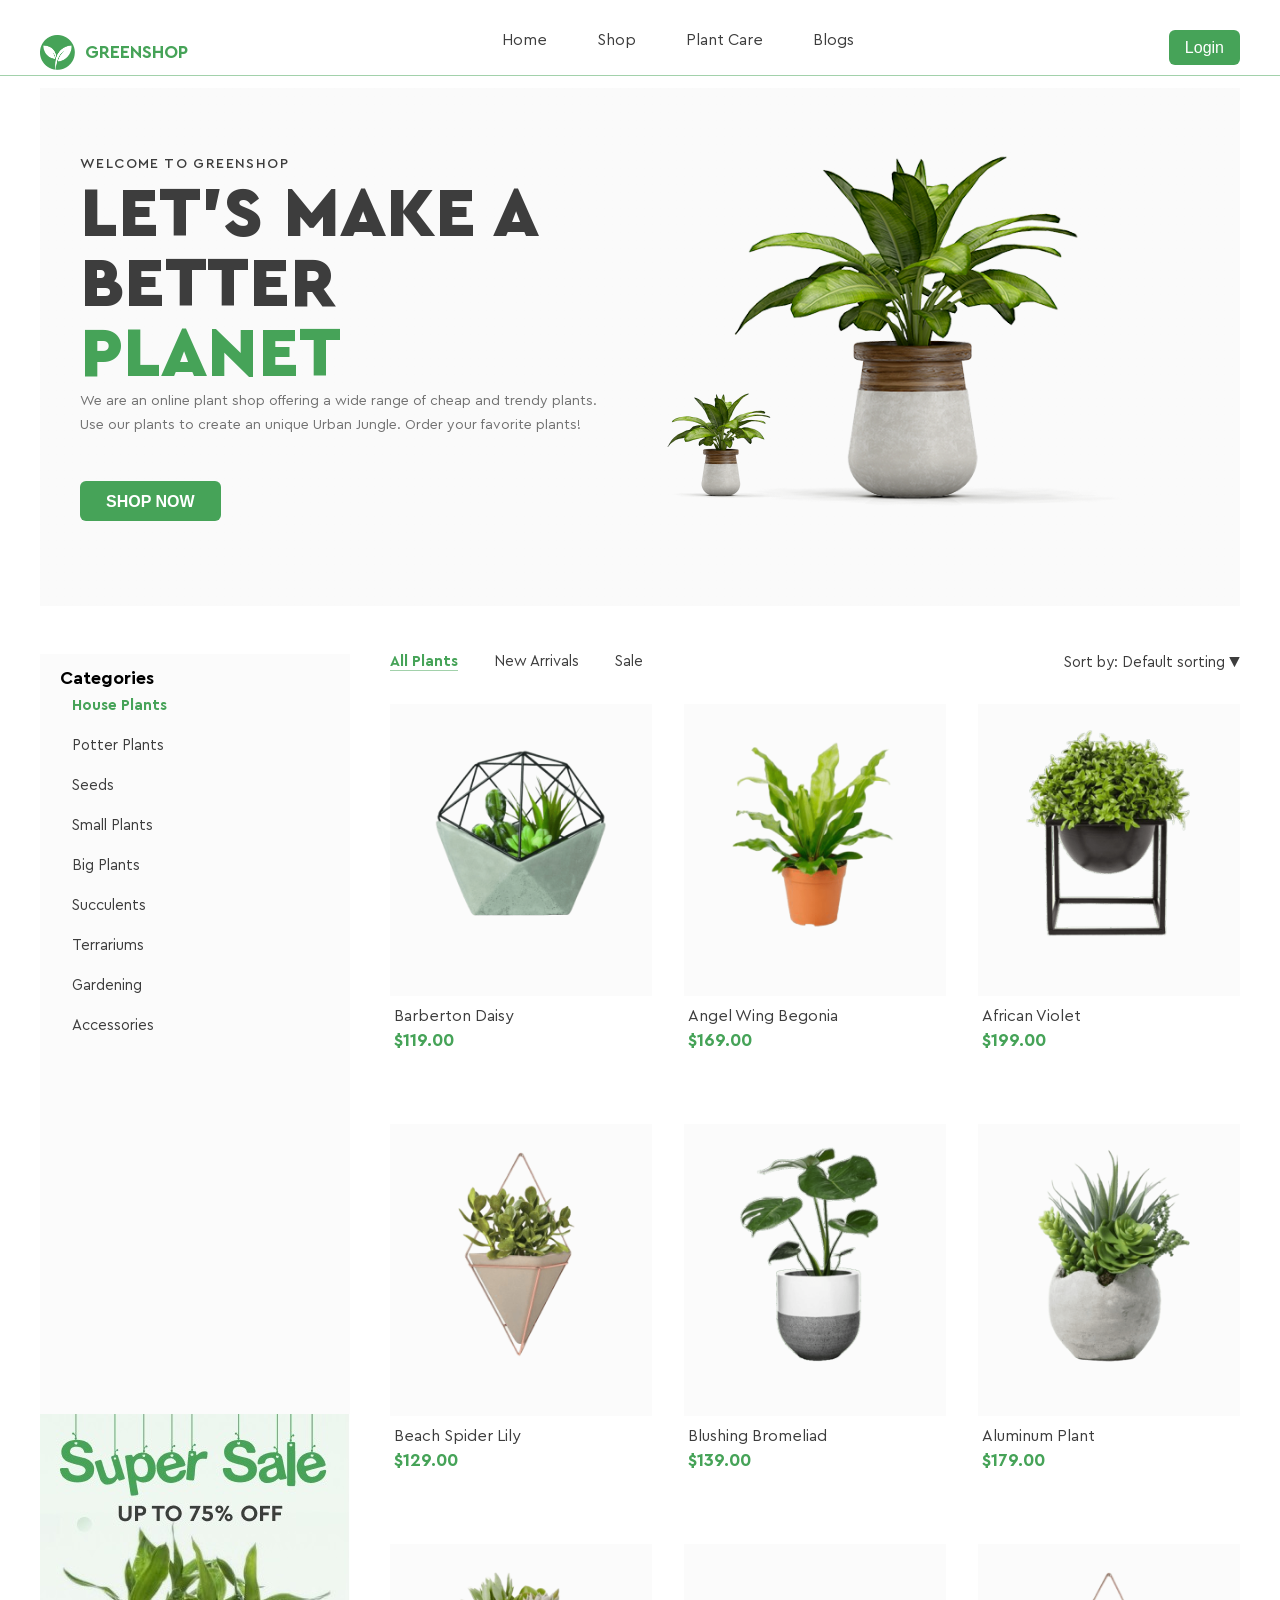
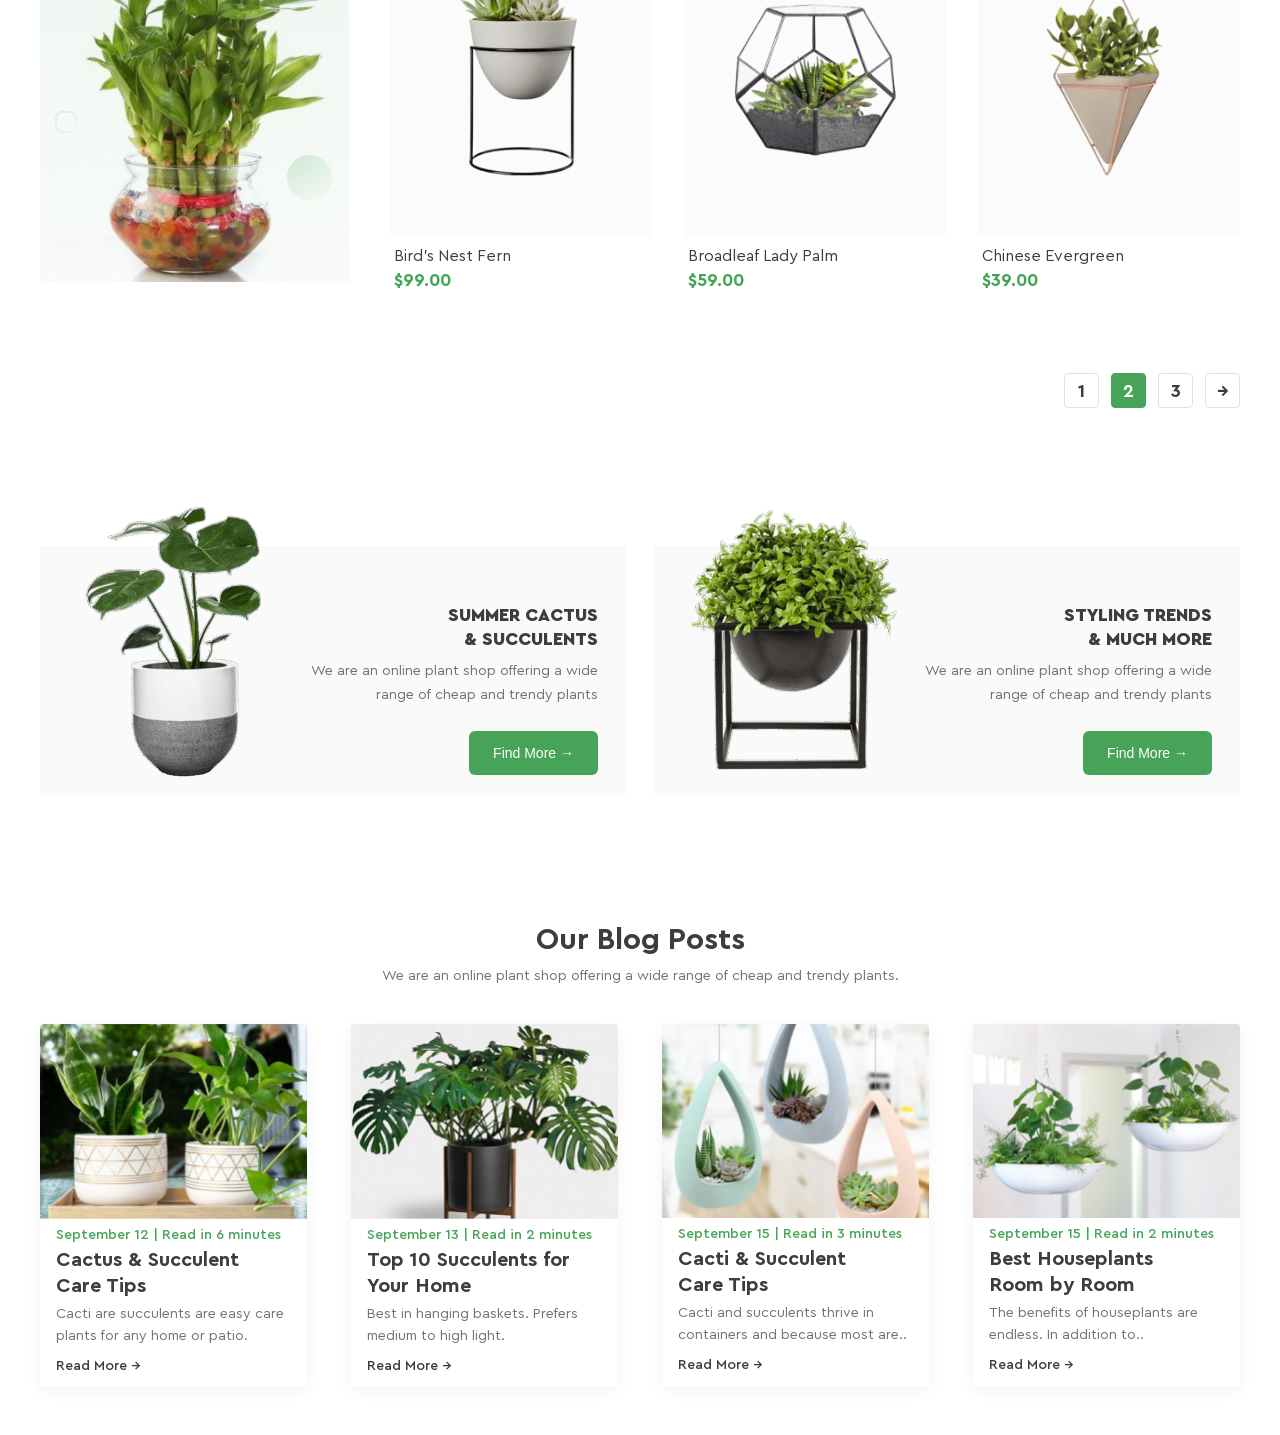
==== commit 7f6abc56: "created dropdown menu | added new font" ====
--- a/index.html
+++ b/index.html
@@ -17,11 +17,38 @@
                 <img src="./images/logo.png" alt="GreenShop Logo">
                 <span>GreenShop</span>
             </div>
-            <nav class="nav">
-                <a href="#" class="active">Home</a>
-                <a href="#">Shop</a>
-                <a href="#">Plant Care</a>
-                <a href="#">Blogs</a>
+            <nav>
+                <ul>
+                    <li><a>Home</a></li>
+                    <li><a>Shop</a></li>
+                    <li>
+                        <a>Plant Care</a>
+                        <ul>
+                            <li><a href="">Drainage</a></li>
+                            <li><a href="">Fungicides</a></li>
+                            <li><a href="">Fungicides</a></li>
+                            <li>
+                                <a href="">Priming</a>
+                                <svg width="7" height="10" viewBox="0 0 7 10" fill="none"
+                                    xmlns="http://www.w3.org/2000/svg">
+                                    <path
+                                        d="M1.14228 0.945805C0.909014 0.730097 0.908201 0.379612 1.14046 0.162973C1.35161 -0.0339699 1.68269 -0.0524979 1.9164 0.107825L1.98337 0.161288L6.79132 4.60737C7.00401 4.80406 7.02336 5.11265 6.84935 5.32969L6.79135 5.39186L1.9834 9.83868C1.75016 10.0544 1.37278 10.0537 1.1405 9.83706C0.929333 9.64013 0.910782 9.33257 1.08439 9.1162L1.14224 9.05423L5.52584 4.99941L1.14228 0.945805Z"
+                                        fill="currentColor" />
+                                </svg>
+
+                                <ul>
+                                    <li><a href="">Universal</a></li>
+                                    <li><a href="">For Ficus</a></li>
+                                    <li><a href="">For Cacti</a></li>
+                                    <li><a href="">For Citrus</a></li>
+                                    <li><a href="">For those in bloom</a></li>
+                                    <li><a href="">For Orchids</a></li>
+                                </ul>
+                            </li>
+                        </ul>
+                    </li>
+                    <li><a>Blogs</a></li>
+                </ul>
             </nav>
             <button class="btnL login">Login</button>
         </div>
--- a/styles/font.css
+++ b/styles/font.css
@@ -25,4 +25,29 @@
     src: local('Cera Pro'),
         url('../fonts/CeraPro-Black.woff2') format("woff2"), 
         url('../fonts/CeraPro-Black.ttf') format("TrueType");
+}
+
+@font-face {
+    font-family: 'EncodeSansExpanded';
+    font-weight: 900;
+    src: local('Encode Sans Expanded'),
+        url('../fonts/EncodeSansExpanded-Black.ttf') format("TrueType");
+}
+@font-face {
+    font-family: 'EncodeSansExpanded';
+    font-weight: 700;
+    src: local('Encode Sans Expanded'),
+        url('../fonts/EncodeSansExpanded-Bold.ttf') format("TrueType");
+}
+@font-face {
+    font-family: 'EncodeSansExpanded';
+    font-weight: 500;
+    src: local('Encode Sans Expanded'),
+        url('../fonts/EncodeSansExpanded-Medium.ttf') format("TrueType");
+}
+@font-face {
+    font-family: 'EncodeSansExpanded';
+    font-weight: 400;
+    src: local('Encode Sans Expanded'),
+        url('../fonts/EncodeSansExpanded-Regular.ttf') format("TrueType");
 }
--- a/styles/index.css
+++ b/styles/index.css
@@ -4,6 +4,7 @@
     padding: 0;
     margin: 0;
     box-sizing: border-box;
+    text-decoration: none;
 }
 
 
@@ -115,15 +116,15 @@
 header {
     background: #fff;
     border-bottom: 0.3px solid #46A35880;
-    padding: 31px 0 18px;
-
+    margin-top: 30px;
+    margin-bottom: 12px;
 }
 
 .header-container {
     display: flex;
-    align-items: center;
     justify-content: space-between;
     margin-bottom: 0;
+
 }
 
 .logo {
@@ -144,35 +145,122 @@
     }
 }
 
-.nav {
-    display: flex;
-    gap: 50px;
-
-    a {
-        font-weight: 400;
-        font-size: 16px;
-        line-height: 100%;
-        color: #3D3D3D;
-        text-decoration: none;
-        position: relative;
-    }
-
-    a.active {
-        font-weight: 700;
-        color: #3D3D3D;
-    }
-
-    a.active::after {
-        content: "";
-        position: absolute;
-        bottom: -27px;
-        left: 0;
-        width: 100%;
-        height: 2px;
-        background: #46a358;
-        border-radius: 1px;
-    }
-}
+nav {
+    &>ul {
+        list-style: none;
+        display: flex;
+        gap: 50px;
+
+        >li {
+            position: relative;
+            padding-bottom: 25px;
+
+            a {
+                font-weight: 400;
+                font-size: 16px;
+                line-height: 100%;
+                color: #3D3D3D;
+                position: relative;
+            }
+
+            &:after {
+                content: "";
+                width: 100%;
+                transition: 0.3s;
+                position: absolute;
+                left: 0;
+                bottom: 0;
+                height: 3px;
+                background: #46A358;
+                opacity: 0;
+            }
+
+            &:hover::after {
+                opacity: 1;
+                width: 100%;
+            }
+
+            &:hover>ul {
+                display: block;
+            }
+        }
+
+        ul {
+            display: none;
+
+            a {
+                font-family: "EncodeSansExpanded";
+                font-weight: 400;
+                font-style: Regular;
+                font-size: 16px;
+                line-height: 100%;
+
+            }
+
+            li {
+                min-width: 188px;
+                padding: 8px 14px;
+                background: #edf6ee;
+                position: relative;
+
+                &:hover {
+                    background: #1A712A;
+
+                    >a {
+                        color: #fff;
+                    }
+
+                    svg {
+                        color: #fff;
+                        transform: scaleX(-1) translateY(-50%);
+                    }
+
+                    ul {
+                        display: block;
+                    }
+                }
+
+                svg {
+                    position: absolute;
+                    right: 12px;
+                    top: 50%;
+                    transform: translateY(-50%);
+                    color: #3D3D3D;
+                }
+            }
+        }
+
+        >li>ul {
+            position: absolute;
+            padding-top: 12px;
+            z-index: 1;
+            top: 100%;
+            left: 50%;
+            transform: translate(-50%);
+
+            li {
+                min-width: 188px;
+                position: relative;
+                padding: 8px 14px;
+                background: #edf6ee;
+            }
+        }
+
+        >li>ul>li>ul {
+            z-index: 1;
+            position: absolute;
+            left: 100%;
+            top: -300%;
+            padding-left: 4px;
+
+            li {
+                min-width: 178px;
+            }
+        }
+    }
+}
+
+
 
 .btnL.login {
     background: #46a358;
@@ -185,6 +273,8 @@
     line-height: 100%;
     border-radius: 6px;
     border: none;
+    height: 35px;
+    padding: 8px 16px;
 }
 
 .section2 .container {
@@ -342,6 +432,7 @@
                         cursor: pointer;
                         transition: background 0.3s ease;
                         color: black;
+
                         &:hover {
                             color: #46A358;
 
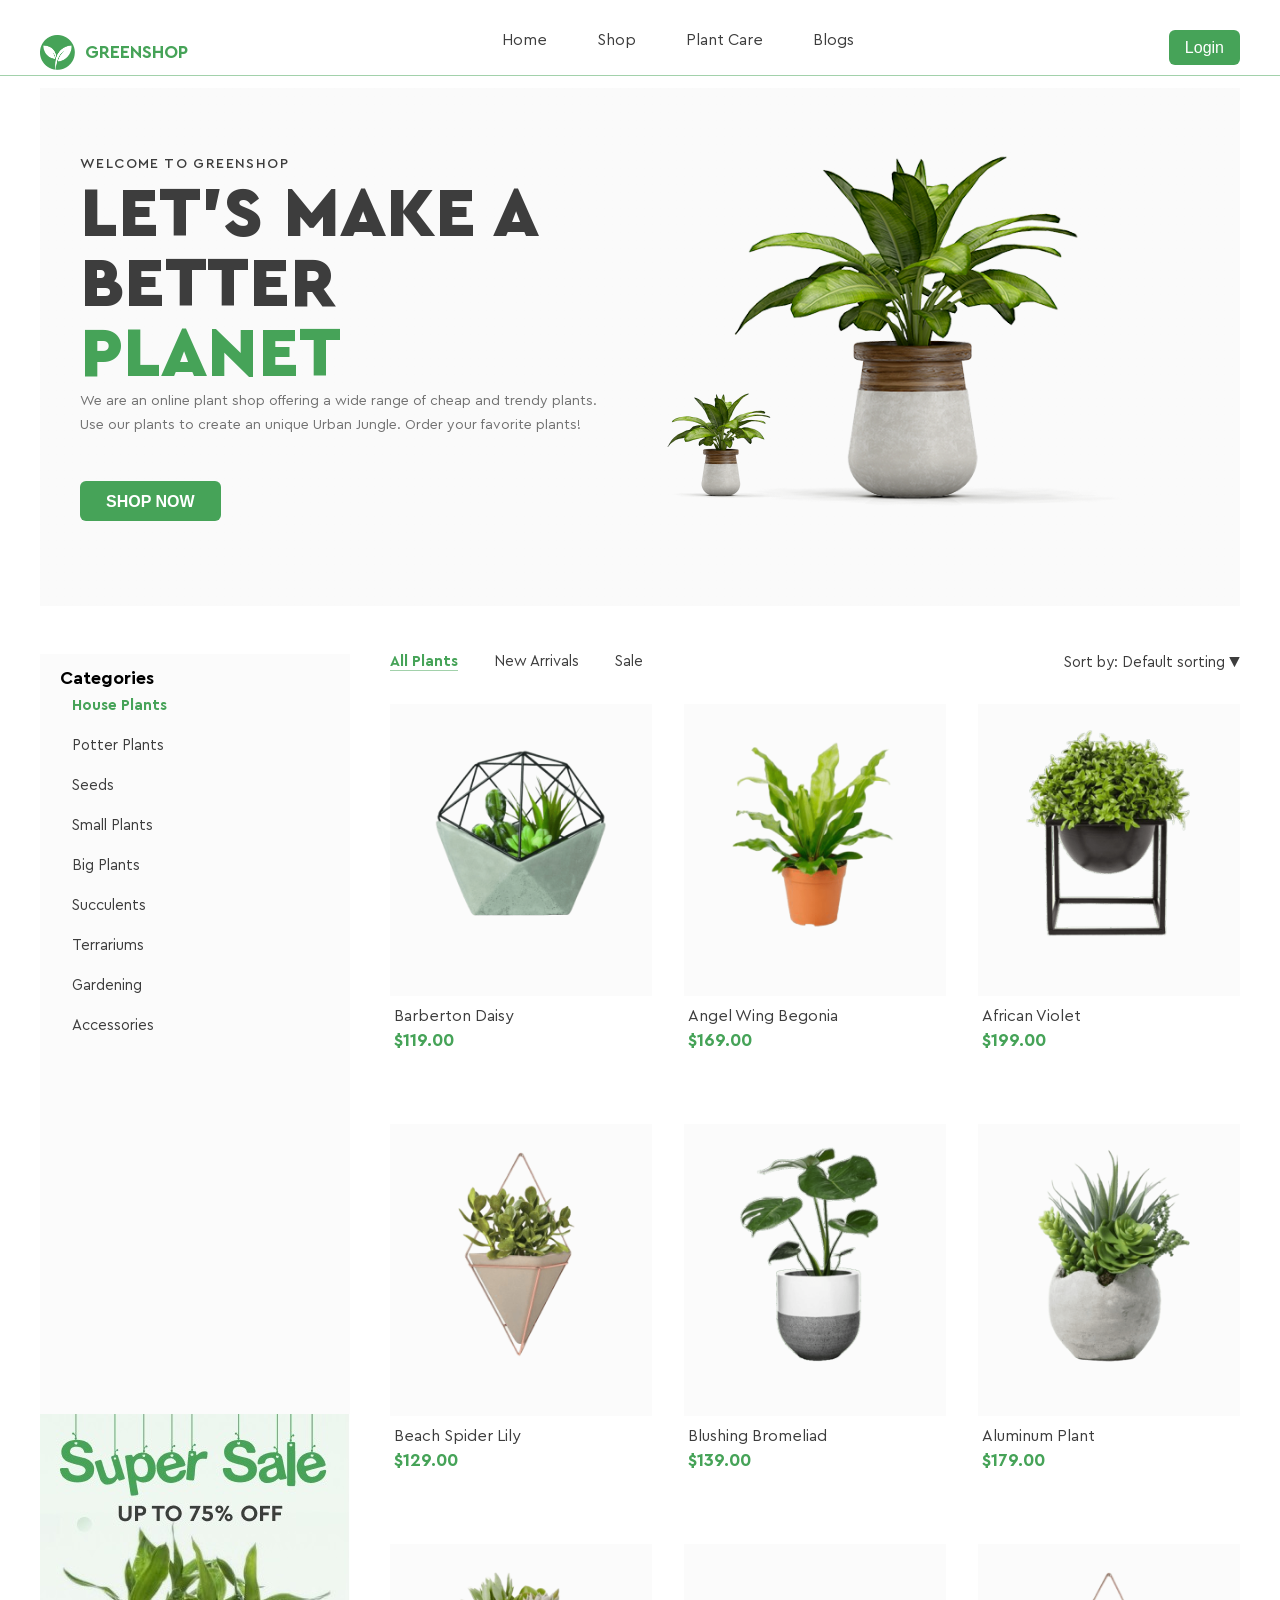
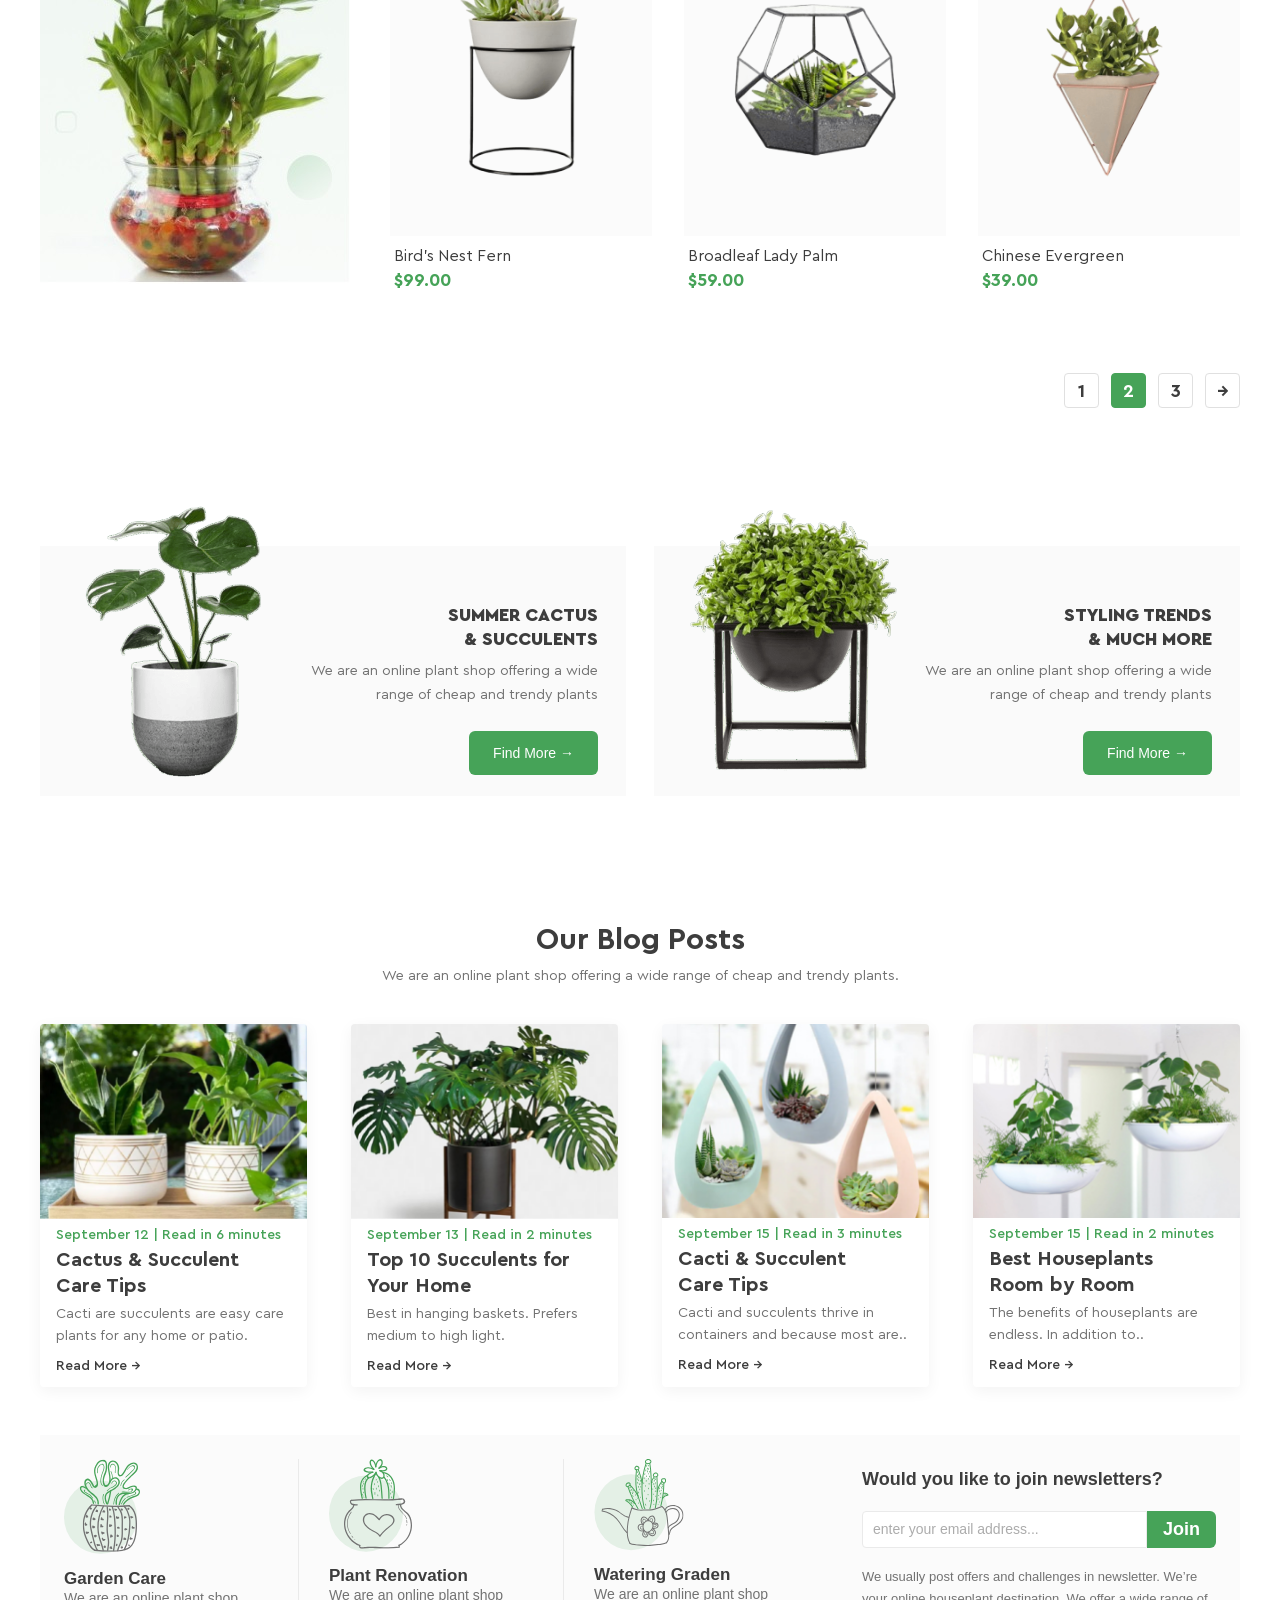
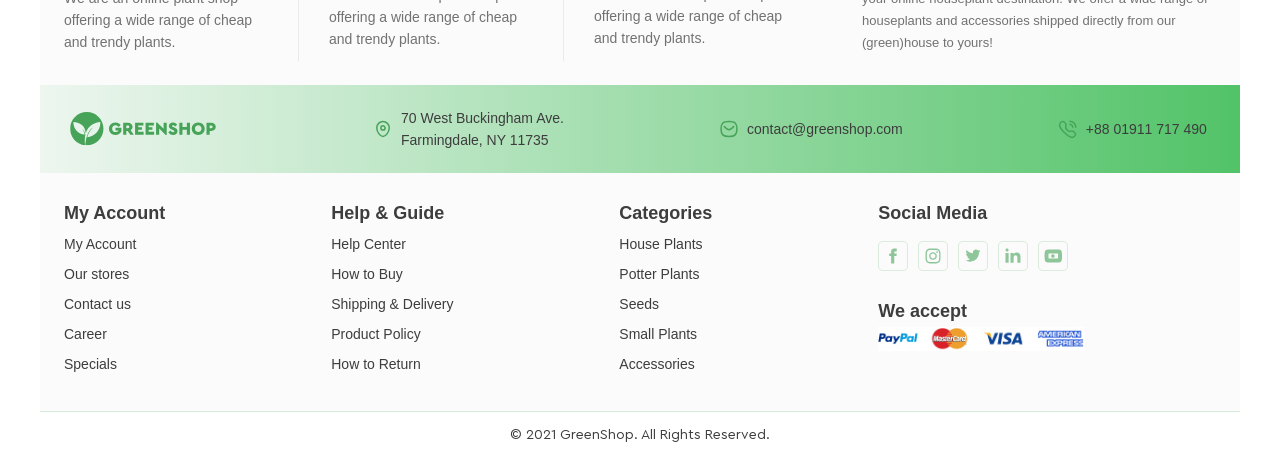
==== commit 98c4f52f: "created footer | added sprite.svg" ====
--- a/index.html
+++ b/index.html
@@ -464,6 +464,138 @@
             </div>
         </section>
     </main>
+    <footer>
+        <div class="container footerContainer">
+
+            <div class="firstPart">
+                <div class="leftSide">
+                    <div class="blog">
+                        <svg width="76" height="96">
+                            <use href="./sprite.svg#plant-1"></use>
+                        </svg>
+                        <h3>Garden Care</h3>
+                        <p>We are an online plant shop offering a wide range of cheap and trendy plants.</p>
+                    </div>
+                    <div class="line"></div>
+                    <div class="blog">
+                        <svg width="83" height="93">
+                            <use href="./sprite.svg#plant-2"></use>
+                        </svg>
+                        <h3>Plant Renovation</h3>
+                        <p>We are an online plant shop offering a wide range of cheap and trendy plants.</p>
+                    </div>
+                    
+                    <div class="line"></div>
+                    <div class="blog">
+                        <svg width="90" height="92">
+                            <use href="./sprite.svg#plant-3"></use>
+                        </svg>
+                        <h3>Watering Graden</h3>
+                        <p>We are an online plant shop offering a wide range of cheap and trendy plants.</p>
+                    </div>
+                </div>
+                <div class="question">
+                    <h3>Would you like to join newsletters?</h3>
+                    <form>
+                        <input type="email" placeholder="enter your email address..." />
+                        <button type="submit">Join</button>
+                    </form>
+                    <p>
+                        We usually post offers and challenges in newsletter. We’re your online
+                        houseplant destination. We offer a wide range of houseplants and
+                        accessories shipped directly from our (green)house to yours!
+                    </p>
+                </div>
+            </div>
+
+
+            <div class="secondPart">
+                <svg width="150" height="34">
+                    <use href="./sprite.svg#logo"></use>
+                </svg>
+                <div class="contacts">
+                    <div class="item">
+                        <svg width="20" height="20">
+                            <use href="./sprite.svg#mapPin"></use>
+                        </svg>
+                        <span>70 West Buckingham Ave. <br> Farmingdale, NY 11735</span>
+                    </div>
+                    <div class="item">
+                        <svg width="20" height="20">
+                            <use href="./sprite.svg#mail"></use>
+                        </svg>
+                        <span>contact@greenshop.com</span>
+                    </div>
+                    <div class="item">
+                        <svg width="20" height="20">
+                            <use href="./sprite.svg#phone"></use>
+                        </svg>
+                        <span>+88 01911 717 490</span>
+                    </div>
+                </div>
+            </div>
+
+            <div class="lastPart">
+                <div class="links">
+                    <div class="column">
+                        <h4>My Account</h4>
+                        <a href="#">My Account</a>
+                        <a href="#">Our stores</a>
+                        <a href="#">Contact us</a>
+                        <a href="#">Career</a>
+                        <a href="#">Specials</a>
+                    </div>
+
+                    <div class="column">
+                        <h4>Help & Guide</h4>
+                        <a href="#">Help Center</a>
+                        <a href="#">How to Buy</a>
+                        <a href="#">Shipping & Delivery</a>
+                        <a href="#">Product Policy</a>
+                        <a href="#">How to Return</a>
+                    </div>
+
+                    <div class="column">
+                        <h4>Categories</h4>
+                        <a href="#">House Plants</a>
+                        <a href="#">Potter Plants</a>
+                        <a href="#">Seeds</a>
+                        <a href="#">Small Plants</a>
+                        <a href="#">Accessories</a>
+                    </div>
+
+                    <div class="column social">
+                        <h4>Social Media</h4>
+                        <div class="icons">
+                            <svg>
+                                <use href="./sprite.svg#facebook"></use>
+                            </svg>
+                            <svg>
+                                <use href="./sprite.svg#instagram"></use>
+                            </svg>
+                            <svg>
+                                <use href="./sprite.svg#twitter"></use>
+                            </svg>
+                            <svg>
+                                <use href="./sprite.svg#linkedin"></use>
+                            </svg>
+                            <svg>
+                                <use href="./sprite.svg#youtube"></use>
+                            </svg>
+                        </div>
+                        <h4>We accept</h4>
+                        <div class="payments">
+                            <img src="./images/paying.png" alt="PayPal" />
+                        </div>
+                    </div>
+                </div>
+            </div>
+        </div>
+        <div class="copyright">
+            <p>© 2021 GreenShop. All Rights Reserved.</p>
+        </div>
+    </footer>
+
 </body>
 
 </html>
--- a/styles/index.css
+++ b/styles/index.css
@@ -5,6 +5,7 @@
     margin: 0;
     box-sizing: border-box;
     text-decoration: none;
+    list-style: none;
 }
 
 
@@ -207,6 +208,7 @@
                     background: #1A712A;
 
                     >a {
+                        font-weight: 700;
                         color: #fff;
                     }
 
@@ -660,4 +662,214 @@
             }
         }
     }
+}
+
+
+
+.footerContainer {
+    font-family: Arial, sans-serif;
+    color: #3d3d3d;
+    margin-bottom: 8px;
+
+    .firstPart {
+        display: flex;
+        justify-content: space-between;
+        background: #fbfbfb;
+        padding: 24px;
+        gap: 62px;
+        height: 250px;
+
+        .leftSide {
+            display: flex;
+            gap: 30px;
+            .line{
+                max-height: 202px;
+                width: 1px;
+                background: #eaeaea;
+            }
+        }
+
+        .blog {
+            max-width: 204px;
+            flex: 1;
+            display: flex;
+            flex-direction: column;
+            align-items: flex-start;
+            text-align: left;
+
+
+            svg {
+                margin-bottom: 16px;
+            }
+
+            h3 {
+                font-weight: 700;
+                font-size: 17px;
+                line-height: 16px;
+
+            }
+
+            p {
+                font-weight: 400;
+                font-size: 14px;
+                line-height: 22px;
+                color: #727272;
+            }
+        }
+
+        .question {
+            flex: 1.2;
+            padding-top: 12px;
+            background: #fbfbfb;
+            display: flex;
+            flex-direction: column;
+            max-width: 354px;
+
+
+            h3 {
+                font-weight: 700;
+                font-size: 18px;
+                line-height: 16px;
+                margin-bottom: 24px;
+
+            }
+
+            form {
+                display: flex;
+                margin-bottom: 18px;
+
+                input {
+                    flex: 1;
+                    padding: 10px;
+                    border: 1px solid #eaeaea;
+                    border-radius: 4px 0 0 4px;
+
+                    &::placeholder {
+                        font-weight: 400;
+                        font-size: 14px;
+                        line-height: 16px;
+                        color: #ACACAC;
+
+                    }
+                }
+
+                button {
+                    background: #46a358;
+                    color: #fff;
+                    border: none;
+                    padding: 0 16px;
+                    border-radius: 0 6px 6px 0;
+                    cursor: pointer;
+                    font-weight: 700;
+                    font-size: 18px;
+                    line-height: 16px;
+
+                }
+            }
+
+            p {
+                font-weight: 400;
+                font-size: 13px;
+                line-height: 22px;
+                color: #727272;
+            }
+        }
+    }
+
+    .secondPart {
+        background: linear-gradient(90deg, #edf6ef 0%, #52c368 100%);
+        display: flex;
+        align-items: center;
+        padding: 24px 28px;
+        gap: 155px;
+        height: 88px;
+
+        .contacts {
+            display: flex;
+            gap: 155px;
+
+            .item {
+                display: flex;
+                align-items: center;
+                gap: 8px;
+                color: #3d3d3d;
+                font-weight: 400;
+                font-size: 14px;
+                line-height: 22px;
+
+            }
+        }
+    }
+
+    .lastPart {
+        background: #fbfbfb;
+        padding: 32px 155px 32px 24px;
+        border-bottom: 1px solid #46A35833;
+
+        .links {
+            display: flex;
+            justify-content: space-between;
+
+            .column {
+                display: flex;
+                flex-direction: column;
+
+                h4 {
+                    font-weight: 700;
+                    font-size: 18px;
+                    line-height: 16px;
+                    color: #3D3D3D;
+                    margin-bottom: 8px;
+
+                }
+
+                a {
+                    font-weight: 400;
+                    font-size: 14px;
+                    line-height: 30px;
+                    color: #3D3D3D;
+
+
+                    &:hover {
+                        color: #46a358;
+                    }
+                }
+
+                &.social {
+                    h4:first-child{
+                        margin-bottom: 20px;
+                    }
+                    .icons {
+                        display: flex;
+                        gap: 10px;
+                        margin-bottom: 32px;
+
+                        svg {
+                            width: 30px;
+                            height: 30px;
+                            fill: #46a358;
+                            cursor: pointer;
+                        }
+                    }
+
+                    .payments {
+                        img {
+                            height: 24px;
+                        }
+                    }
+                }
+            }
+        }
+    }
+
+}
+
+.copyright {
+    margin: 0 auto;
+    text-align: center;
+    font-weight: 400;
+    font-size: 14px;
+    line-height: 30px;
+    color: #3D3D3D;
+    margin-bottom: 24px;
 }
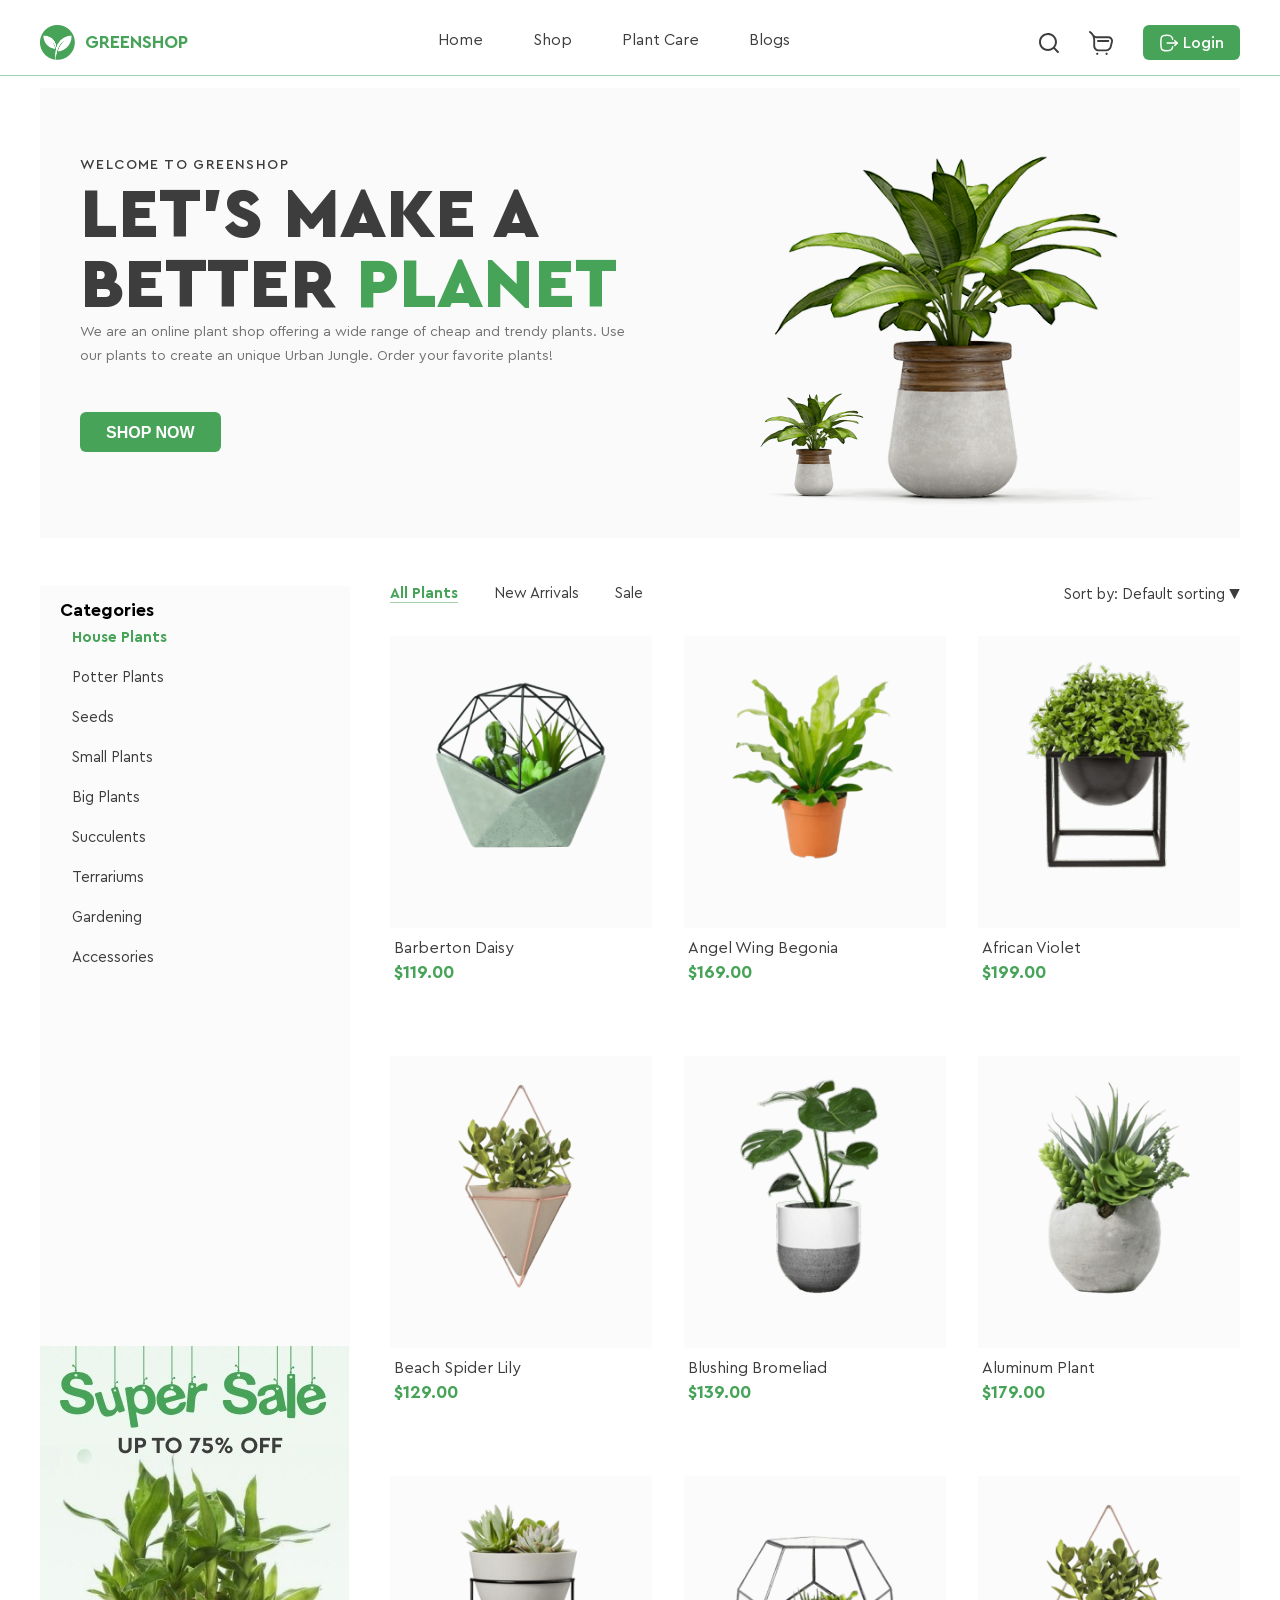
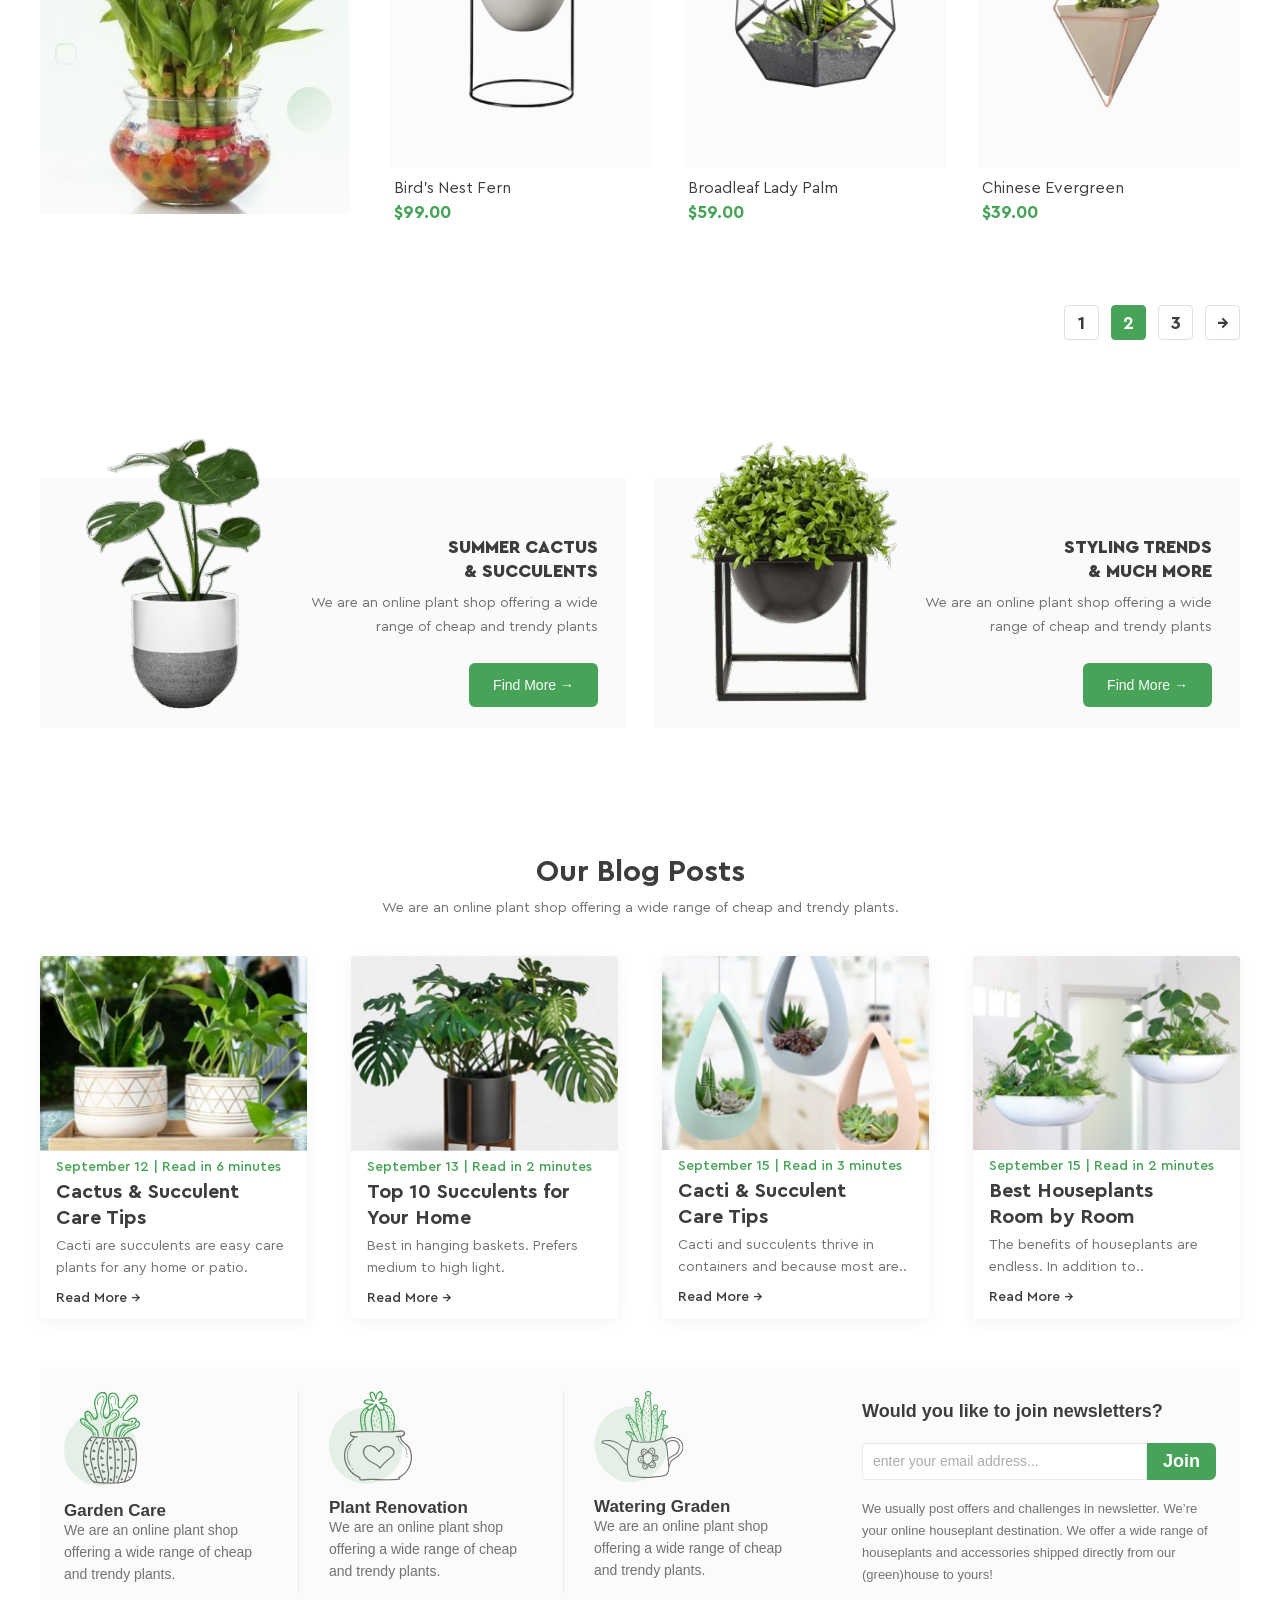
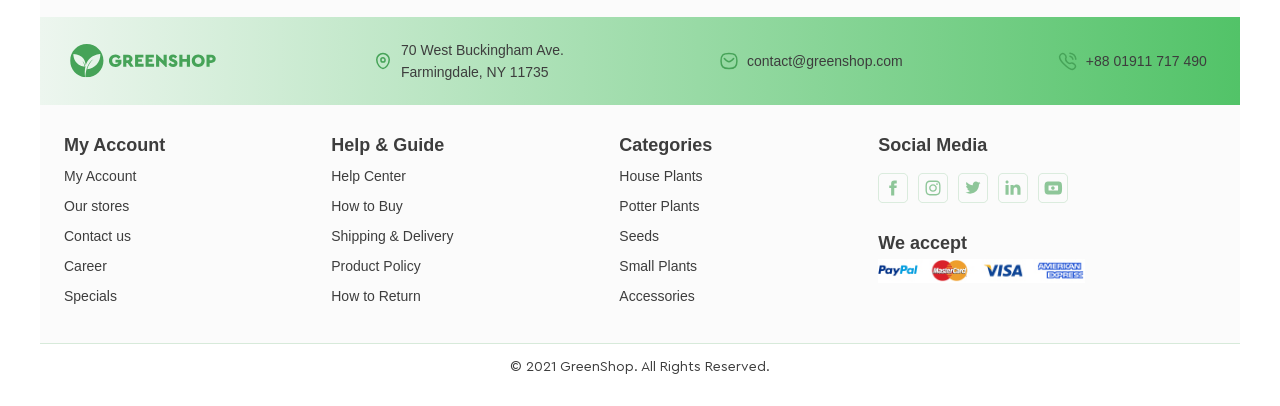
==== commit fa189aed: "minor changes" ====
--- a/index.html
+++ b/index.html
@@ -50,7 +50,19 @@
                     <li><a>Blogs</a></li>
                 </ul>
             </nav>
-            <button class="btnL login">Login</button>
+            <div class="btns">
+                <svg width="20" height="20">
+                    <use href="./sprite.svg#search"></use>
+                </svg>
+                <svg width="24" height="24">
+                    <use href="./sprite.svg#cart"></use>
+                </svg>
+                <a href="registration.html" class="btnL login">
+                    <svg width="20" height="20">
+                        <use href="./sprite.svg#login"></use>
+                    </svg>
+                    Login</a>
+            </div>
         </div>
     </header>
     <main>
@@ -110,25 +122,16 @@
                             <div class="thumb">
                                 <img src="./images/products/product1.png" alt="">
                                 <div class="img-btn">
-                                    <button><svg width="20" height="20" viewBox="0 0 20 20" fill="none"
-                                            xmlns="http://www.w3.org/2000/svg">
-                                            <path
-                                                d="M14.294 16.8745H8.24077C5.65655 16.8745 3.55412 14.7721 3.55412 12.1879V7.38405C3.55412 4.98175 2.35676 2.75813 0.351225 1.4358C-0.00894369 1.19834 -0.108379 0.713895 0.129078 0.353726C0.366535 -0.00648163 0.850939 -0.105956 1.21119 0.131579C2.35606 0.886442 3.28487 1.88204 3.94905 3.02832C4.09258 3.18911 5.24995 4.41584 7.14726 4.41584H16.142C18.596 4.36995 20.5168 6.83267 19.8752 9.20138L18.8397 13.3284C18.3159 15.4163 16.4466 16.8745 14.294 16.8745ZM4.91926 5.53677C5.04912 6.1367 5.11634 6.7553 5.11634 7.38405V12.1879C5.11634 13.9107 6.51796 15.3123 8.24077 15.3123H14.294C15.7291 15.3123 16.9752 14.3401 17.3245 12.9482L18.3599 8.82121C18.7412 7.41373 17.5997 5.95084 16.142 5.97806H7.14722C6.28913 5.97806 5.54224 5.79305 4.91926 5.53677ZM7.85021 19.0226C7.85021 18.4833 7.41307 18.0462 6.87383 18.0462C5.57828 18.0978 5.57942 19.9479 6.87383 19.999C7.41307 19.999 7.85021 19.5618 7.85021 19.0226ZM15.6222 19.0226C15.6222 18.4833 15.1851 18.0462 14.6459 18.0462C13.3503 18.0978 13.3514 19.9479 14.6459 19.999C15.1851 19.999 15.6222 19.5618 15.6222 19.0226ZM16.9231 8.32138C16.9231 7.88998 16.5734 7.54027 16.142 7.54027H7.45966C6.42329 7.58152 6.42407 9.0616 7.45966 9.10249H16.142C16.5734 9.10249 16.9231 8.75279 16.9231 8.32138Z"
-                                                fill="currentColor" />
-                                        </svg>
-                                    </button>
-                                    <button><svg width="20" height="18" viewBox="0 0 20 18" fill="none"
-                                            xmlns="http://www.w3.org/2000/svg">
-                                            <path
-                                                d="M10 17.8873C9.71527 17.8873 9.44077 17.7842 9.22684 17.5968C8.41888 16.8903 7.63992 16.2264 6.95267 15.6408L6.94916 15.6377C4.93423 13.9207 3.19427 12.4378 1.98364 10.9771C0.630341 9.34409 0 7.79578 0 6.10434C0 4.46097 0.563507 2.94485 1.58661 1.83508C2.62192 0.712189 4.04251 0.09375 5.58716 0.09375C6.74164 0.09375 7.79892 0.45874 8.72955 1.1785C9.19922 1.54181 9.62494 1.98645 10 2.5051C10.3752 1.98645 10.8008 1.54181 11.2706 1.1785C12.2012 0.45874 13.2585 0.09375 14.413 0.09375C15.9575 0.09375 17.3782 0.712189 18.4135 1.83508C19.4366 2.94485 20 4.46097 20 6.10434C20 7.79578 19.3698 9.34409 18.0165 10.9769C16.8059 12.4378 15.0661 13.9205 13.0515 15.6374C12.363 16.224 11.5828 16.8889 10.773 17.5971C10.5592 17.7842 10.2846 17.8873 10 17.8873ZM5.58716 1.26532C4.37363 1.26532 3.25882 1.74963 2.44781 2.62915C1.62476 3.52194 1.17142 4.75607 1.17142 6.10434C1.17142 7.52692 1.70013 8.79919 2.88559 10.2296C4.03137 11.6122 5.73563 13.0645 7.70889 14.7462L7.71255 14.7492C8.4024 15.3371 9.18442 16.0036 9.99832 16.7153C10.8171 16.0023 11.6003 15.3347 12.2916 14.7458C14.2647 13.0642 15.9688 11.6122 17.1146 10.2296C18.2999 8.79919 18.8286 7.52692 18.8286 6.10434C18.8286 4.75607 18.3752 3.52194 17.5522 2.62915C16.7413 1.74963 15.6264 1.26532 14.413 1.26532C13.524 1.26532 12.7078 1.54791 11.9872 2.10516C11.3449 2.60199 10.8975 3.23004 10.6352 3.66949C10.5003 3.89548 10.2629 4.03036 10 4.03036C9.73709 4.03036 9.49966 3.89548 9.36478 3.66949C9.10263 3.23004 8.65524 2.60199 8.01285 2.10516C7.29218 1.54791 6.47598 1.26532 5.58716 1.26532Z"
-                                                fill="currentColor" />
-                                        </svg>
-                                    </button>
-                                    <button><svg width="20" height="20" viewBox="0 0 20 20" fill="none"
-                                            xmlns="http://www.w3.org/2000/svg">
-                                            <path
-                                                d="M14.5656 16.0023C10.5704 19.1859 4.98549 18.3049 2.02729 14.6536C-0.827886 11.1285 -0.64932 6.04314 2.44811 2.82458C5.64856 -0.50074 10.6802 -0.944658 14.3277 1.78316C15.6345 2.76027 16.6104 4.00337 17.246 5.50807C17.8853 7.02151 18.0795 8.59614 17.8578 10.2201C17.6368 11.8365 16.9918 13.2769 15.9423 14.6212C16.0272 14.6767 16.1178 14.7167 16.1827 14.7816C17.3365 15.9305 18.4859 17.0836 19.6397 18.2325C19.9132 18.5047 20.0493 18.8218 19.9682 19.204C19.8071 19.9644 18.9018 20.2579 18.3211 19.7359C18.0489 19.4918 17.7985 19.2227 17.54 18.9642C16.5923 18.0171 15.6451 17.0693 14.6973 16.1221C14.658 16.0847 14.6168 16.0497 14.5656 16.0023ZM15.9529 8.98636C15.9629 5.12659 12.8468 2.00605 8.97825 2.00043C5.12035 1.99481 2.00669 5.09037 1.98983 8.94765C1.97297 12.8168 5.08289 15.9461 8.96326 15.9642C12.8055 15.9823 15.9429 12.8499 15.9529 8.98636Z"
-                                                fill="currentColor" />
+                                    <button><svg width="20" height="20">
+                                            <use href="./sprite.svg#cart"></use>
+                                        </svg>
+                                    </button>
+                                    <button><svg width="20" height="18">
+                                            <use href="./sprite.svg#heart"></use>
+                                        </svg>
+                                    </button>
+                                    <button><svg width="20" height="20">
+                                            <use href="./sprite.svg#search"></use>
                                         </svg>
                                     </button>
                                 </div>
@@ -141,25 +144,16 @@
                             <div class="thumb">
                                 <img src="./images/products/product2.png" alt="">
                                 <div class="img-btn">
-                                    <button><svg width="20" height="20" viewBox="0 0 20 20" fill="none"
-                                            xmlns="http://www.w3.org/2000/svg">
-                                            <path
-                                                d="M14.294 16.8745H8.24077C5.65655 16.8745 3.55412 14.7721 3.55412 12.1879V7.38405C3.55412 4.98175 2.35676 2.75813 0.351225 1.4358C-0.00894369 1.19834 -0.108379 0.713895 0.129078 0.353726C0.366535 -0.00648163 0.850939 -0.105956 1.21119 0.131579C2.35606 0.886442 3.28487 1.88204 3.94905 3.02832C4.09258 3.18911 5.24995 4.41584 7.14726 4.41584H16.142C18.596 4.36995 20.5168 6.83267 19.8752 9.20138L18.8397 13.3284C18.3159 15.4163 16.4466 16.8745 14.294 16.8745ZM4.91926 5.53677C5.04912 6.1367 5.11634 6.7553 5.11634 7.38405V12.1879C5.11634 13.9107 6.51796 15.3123 8.24077 15.3123H14.294C15.7291 15.3123 16.9752 14.3401 17.3245 12.9482L18.3599 8.82121C18.7412 7.41373 17.5997 5.95084 16.142 5.97806H7.14722C6.28913 5.97806 5.54224 5.79305 4.91926 5.53677ZM7.85021 19.0226C7.85021 18.4833 7.41307 18.0462 6.87383 18.0462C5.57828 18.0978 5.57942 19.9479 6.87383 19.999C7.41307 19.999 7.85021 19.5618 7.85021 19.0226ZM15.6222 19.0226C15.6222 18.4833 15.1851 18.0462 14.6459 18.0462C13.3503 18.0978 13.3514 19.9479 14.6459 19.999C15.1851 19.999 15.6222 19.5618 15.6222 19.0226ZM16.9231 8.32138C16.9231 7.88998 16.5734 7.54027 16.142 7.54027H7.45966C6.42329 7.58152 6.42407 9.0616 7.45966 9.10249H16.142C16.5734 9.10249 16.9231 8.75279 16.9231 8.32138Z"
-                                                fill="currentColor" />
-                                        </svg>
-                                    </button>
-                                    <button><svg width="20" height="18" viewBox="0 0 20 18" fill="none"
-                                            xmlns="http://www.w3.org/2000/svg">
-                                            <path
-                                                d="M10 17.8873C9.71527 17.8873 9.44077 17.7842 9.22684 17.5968C8.41888 16.8903 7.63992 16.2264 6.95267 15.6408L6.94916 15.6377C4.93423 13.9207 3.19427 12.4378 1.98364 10.9771C0.630341 9.34409 0 7.79578 0 6.10434C0 4.46097 0.563507 2.94485 1.58661 1.83508C2.62192 0.712189 4.04251 0.09375 5.58716 0.09375C6.74164 0.09375 7.79892 0.45874 8.72955 1.1785C9.19922 1.54181 9.62494 1.98645 10 2.5051C10.3752 1.98645 10.8008 1.54181 11.2706 1.1785C12.2012 0.45874 13.2585 0.09375 14.413 0.09375C15.9575 0.09375 17.3782 0.712189 18.4135 1.83508C19.4366 2.94485 20 4.46097 20 6.10434C20 7.79578 19.3698 9.34409 18.0165 10.9769C16.8059 12.4378 15.0661 13.9205 13.0515 15.6374C12.363 16.224 11.5828 16.8889 10.773 17.5971C10.5592 17.7842 10.2846 17.8873 10 17.8873ZM5.58716 1.26532C4.37363 1.26532 3.25882 1.74963 2.44781 2.62915C1.62476 3.52194 1.17142 4.75607 1.17142 6.10434C1.17142 7.52692 1.70013 8.79919 2.88559 10.2296C4.03137 11.6122 5.73563 13.0645 7.70889 14.7462L7.71255 14.7492C8.4024 15.3371 9.18442 16.0036 9.99832 16.7153C10.8171 16.0023 11.6003 15.3347 12.2916 14.7458C14.2647 13.0642 15.9688 11.6122 17.1146 10.2296C18.2999 8.79919 18.8286 7.52692 18.8286 6.10434C18.8286 4.75607 18.3752 3.52194 17.5522 2.62915C16.7413 1.74963 15.6264 1.26532 14.413 1.26532C13.524 1.26532 12.7078 1.54791 11.9872 2.10516C11.3449 2.60199 10.8975 3.23004 10.6352 3.66949C10.5003 3.89548 10.2629 4.03036 10 4.03036C9.73709 4.03036 9.49966 3.89548 9.36478 3.66949C9.10263 3.23004 8.65524 2.60199 8.01285 2.10516C7.29218 1.54791 6.47598 1.26532 5.58716 1.26532Z"
-                                                fill="currentColor" />
-                                        </svg>
-                                    </button>
-                                    <button><svg width="20" height="20" viewBox="0 0 20 20" fill="none"
-                                            xmlns="http://www.w3.org/2000/svg">
-                                            <path
-                                                d="M14.5656 16.0023C10.5704 19.1859 4.98549 18.3049 2.02729 14.6536C-0.827886 11.1285 -0.64932 6.04314 2.44811 2.82458C5.64856 -0.50074 10.6802 -0.944658 14.3277 1.78316C15.6345 2.76027 16.6104 4.00337 17.246 5.50807C17.8853 7.02151 18.0795 8.59614 17.8578 10.2201C17.6368 11.8365 16.9918 13.2769 15.9423 14.6212C16.0272 14.6767 16.1178 14.7167 16.1827 14.7816C17.3365 15.9305 18.4859 17.0836 19.6397 18.2325C19.9132 18.5047 20.0493 18.8218 19.9682 19.204C19.8071 19.9644 18.9018 20.2579 18.3211 19.7359C18.0489 19.4918 17.7985 19.2227 17.54 18.9642C16.5923 18.0171 15.6451 17.0693 14.6973 16.1221C14.658 16.0847 14.6168 16.0497 14.5656 16.0023ZM15.9529 8.98636C15.9629 5.12659 12.8468 2.00605 8.97825 2.00043C5.12035 1.99481 2.00669 5.09037 1.98983 8.94765C1.97297 12.8168 5.08289 15.9461 8.96326 15.9642C12.8055 15.9823 15.9429 12.8499 15.9529 8.98636Z"
-                                                fill="currentColor" />
+                                    <button><svg width="20" height="20">
+                                            <use href="./sprite.svg#cart"></use>
+                                        </svg>
+                                    </button>
+                                    <button><svg width="20" height="18">
+                                            <use href="./sprite.svg#heart"></use>
+                                        </svg>
+                                    </button>
+                                    <button><svg width="20" height="20">
+                                            <use href="./sprite.svg#search"></use>
                                         </svg>
                                     </button>
                                 </div>
@@ -172,25 +166,16 @@
                             <div class="thumb">
                                 <img src="./images/products/product3.png" alt="">
                                 <div class="img-btn">
-                                    <button><svg width="20" height="20" viewBox="0 0 20 20" fill="none"
-                                            xmlns="http://www.w3.org/2000/svg">
-                                            <path
-                                                d="M14.294 16.8745H8.24077C5.65655 16.8745 3.55412 14.7721 3.55412 12.1879V7.38405C3.55412 4.98175 2.35676 2.75813 0.351225 1.4358C-0.00894369 1.19834 -0.108379 0.713895 0.129078 0.353726C0.366535 -0.00648163 0.850939 -0.105956 1.21119 0.131579C2.35606 0.886442 3.28487 1.88204 3.94905 3.02832C4.09258 3.18911 5.24995 4.41584 7.14726 4.41584H16.142C18.596 4.36995 20.5168 6.83267 19.8752 9.20138L18.8397 13.3284C18.3159 15.4163 16.4466 16.8745 14.294 16.8745ZM4.91926 5.53677C5.04912 6.1367 5.11634 6.7553 5.11634 7.38405V12.1879C5.11634 13.9107 6.51796 15.3123 8.24077 15.3123H14.294C15.7291 15.3123 16.9752 14.3401 17.3245 12.9482L18.3599 8.82121C18.7412 7.41373 17.5997 5.95084 16.142 5.97806H7.14722C6.28913 5.97806 5.54224 5.79305 4.91926 5.53677ZM7.85021 19.0226C7.85021 18.4833 7.41307 18.0462 6.87383 18.0462C5.57828 18.0978 5.57942 19.9479 6.87383 19.999C7.41307 19.999 7.85021 19.5618 7.85021 19.0226ZM15.6222 19.0226C15.6222 18.4833 15.1851 18.0462 14.6459 18.0462C13.3503 18.0978 13.3514 19.9479 14.6459 19.999C15.1851 19.999 15.6222 19.5618 15.6222 19.0226ZM16.9231 8.32138C16.9231 7.88998 16.5734 7.54027 16.142 7.54027H7.45966C6.42329 7.58152 6.42407 9.0616 7.45966 9.10249H16.142C16.5734 9.10249 16.9231 8.75279 16.9231 8.32138Z"
-                                                fill="currentColor" />
-                                        </svg>
-                                    </button>
-                                    <button><svg width="20" height="18" viewBox="0 0 20 18" fill="none"
-                                            xmlns="http://www.w3.org/2000/svg">
-                                            <path
-                                                d="M10 17.8873C9.71527 17.8873 9.44077 17.7842 9.22684 17.5968C8.41888 16.8903 7.63992 16.2264 6.95267 15.6408L6.94916 15.6377C4.93423 13.9207 3.19427 12.4378 1.98364 10.9771C0.630341 9.34409 0 7.79578 0 6.10434C0 4.46097 0.563507 2.94485 1.58661 1.83508C2.62192 0.712189 4.04251 0.09375 5.58716 0.09375C6.74164 0.09375 7.79892 0.45874 8.72955 1.1785C9.19922 1.54181 9.62494 1.98645 10 2.5051C10.3752 1.98645 10.8008 1.54181 11.2706 1.1785C12.2012 0.45874 13.2585 0.09375 14.413 0.09375C15.9575 0.09375 17.3782 0.712189 18.4135 1.83508C19.4366 2.94485 20 4.46097 20 6.10434C20 7.79578 19.3698 9.34409 18.0165 10.9769C16.8059 12.4378 15.0661 13.9205 13.0515 15.6374C12.363 16.224 11.5828 16.8889 10.773 17.5971C10.5592 17.7842 10.2846 17.8873 10 17.8873ZM5.58716 1.26532C4.37363 1.26532 3.25882 1.74963 2.44781 2.62915C1.62476 3.52194 1.17142 4.75607 1.17142 6.10434C1.17142 7.52692 1.70013 8.79919 2.88559 10.2296C4.03137 11.6122 5.73563 13.0645 7.70889 14.7462L7.71255 14.7492C8.4024 15.3371 9.18442 16.0036 9.99832 16.7153C10.8171 16.0023 11.6003 15.3347 12.2916 14.7458C14.2647 13.0642 15.9688 11.6122 17.1146 10.2296C18.2999 8.79919 18.8286 7.52692 18.8286 6.10434C18.8286 4.75607 18.3752 3.52194 17.5522 2.62915C16.7413 1.74963 15.6264 1.26532 14.413 1.26532C13.524 1.26532 12.7078 1.54791 11.9872 2.10516C11.3449 2.60199 10.8975 3.23004 10.6352 3.66949C10.5003 3.89548 10.2629 4.03036 10 4.03036C9.73709 4.03036 9.49966 3.89548 9.36478 3.66949C9.10263 3.23004 8.65524 2.60199 8.01285 2.10516C7.29218 1.54791 6.47598 1.26532 5.58716 1.26532Z"
-                                                fill="currentColor" />
-                                        </svg>
-                                    </button>
-                                    <button><svg width="20" height="20" viewBox="0 0 20 20" fill="none"
-                                            xmlns="http://www.w3.org/2000/svg">
-                                            <path
-                                                d="M14.5656 16.0023C10.5704 19.1859 4.98549 18.3049 2.02729 14.6536C-0.827886 11.1285 -0.64932 6.04314 2.44811 2.82458C5.64856 -0.50074 10.6802 -0.944658 14.3277 1.78316C15.6345 2.76027 16.6104 4.00337 17.246 5.50807C17.8853 7.02151 18.0795 8.59614 17.8578 10.2201C17.6368 11.8365 16.9918 13.2769 15.9423 14.6212C16.0272 14.6767 16.1178 14.7167 16.1827 14.7816C17.3365 15.9305 18.4859 17.0836 19.6397 18.2325C19.9132 18.5047 20.0493 18.8218 19.9682 19.204C19.8071 19.9644 18.9018 20.2579 18.3211 19.7359C18.0489 19.4918 17.7985 19.2227 17.54 18.9642C16.5923 18.0171 15.6451 17.0693 14.6973 16.1221C14.658 16.0847 14.6168 16.0497 14.5656 16.0023ZM15.9529 8.98636C15.9629 5.12659 12.8468 2.00605 8.97825 2.00043C5.12035 1.99481 2.00669 5.09037 1.98983 8.94765C1.97297 12.8168 5.08289 15.9461 8.96326 15.9642C12.8055 15.9823 15.9429 12.8499 15.9529 8.98636Z"
-                                                fill="currentColor" />
+                                    <button><svg width="20" height="20">
+                                            <use href="./sprite.svg#cart"></use>
+                                        </svg>
+                                    </button>
+                                    <button><svg width="20" height="18">
+                                            <use href="./sprite.svg#heart"></use>
+                                        </svg>
+                                    </button>
+                                    <button><svg width="20" height="20">
+                                            <use href="./sprite.svg#search"></use>
                                         </svg>
                                     </button>
                                 </div>
@@ -203,25 +188,16 @@
                             <div class="thumb">
                                 <img src="./images/products/product9.png" alt="">
                                 <div class="img-btn">
-                                    <button><svg width="20" height="20" viewBox="0 0 20 20" fill="none"
-                                            xmlns="http://www.w3.org/2000/svg">
-                                            <path
-                                                d="M14.294 16.8745H8.24077C5.65655 16.8745 3.55412 14.7721 3.55412 12.1879V7.38405C3.55412 4.98175 2.35676 2.75813 0.351225 1.4358C-0.00894369 1.19834 -0.108379 0.713895 0.129078 0.353726C0.366535 -0.00648163 0.850939 -0.105956 1.21119 0.131579C2.35606 0.886442 3.28487 1.88204 3.94905 3.02832C4.09258 3.18911 5.24995 4.41584 7.14726 4.41584H16.142C18.596 4.36995 20.5168 6.83267 19.8752 9.20138L18.8397 13.3284C18.3159 15.4163 16.4466 16.8745 14.294 16.8745ZM4.91926 5.53677C5.04912 6.1367 5.11634 6.7553 5.11634 7.38405V12.1879C5.11634 13.9107 6.51796 15.3123 8.24077 15.3123H14.294C15.7291 15.3123 16.9752 14.3401 17.3245 12.9482L18.3599 8.82121C18.7412 7.41373 17.5997 5.95084 16.142 5.97806H7.14722C6.28913 5.97806 5.54224 5.79305 4.91926 5.53677ZM7.85021 19.0226C7.85021 18.4833 7.41307 18.0462 6.87383 18.0462C5.57828 18.0978 5.57942 19.9479 6.87383 19.999C7.41307 19.999 7.85021 19.5618 7.85021 19.0226ZM15.6222 19.0226C15.6222 18.4833 15.1851 18.0462 14.6459 18.0462C13.3503 18.0978 13.3514 19.9479 14.6459 19.999C15.1851 19.999 15.6222 19.5618 15.6222 19.0226ZM16.9231 8.32138C16.9231 7.88998 16.5734 7.54027 16.142 7.54027H7.45966C6.42329 7.58152 6.42407 9.0616 7.45966 9.10249H16.142C16.5734 9.10249 16.9231 8.75279 16.9231 8.32138Z"
-                                                fill="currentColor" />
-                                        </svg>
-                                    </button>
-                                    <button><svg width="20" height="18" viewBox="0 0 20 18" fill="none"
-                                            xmlns="http://www.w3.org/2000/svg">
-                                            <path
-                                                d="M10 17.8873C9.71527 17.8873 9.44077 17.7842 9.22684 17.5968C8.41888 16.8903 7.63992 16.2264 6.95267 15.6408L6.94916 15.6377C4.93423 13.9207 3.19427 12.4378 1.98364 10.9771C0.630341 9.34409 0 7.79578 0 6.10434C0 4.46097 0.563507 2.94485 1.58661 1.83508C2.62192 0.712189 4.04251 0.09375 5.58716 0.09375C6.74164 0.09375 7.79892 0.45874 8.72955 1.1785C9.19922 1.54181 9.62494 1.98645 10 2.5051C10.3752 1.98645 10.8008 1.54181 11.2706 1.1785C12.2012 0.45874 13.2585 0.09375 14.413 0.09375C15.9575 0.09375 17.3782 0.712189 18.4135 1.83508C19.4366 2.94485 20 4.46097 20 6.10434C20 7.79578 19.3698 9.34409 18.0165 10.9769C16.8059 12.4378 15.0661 13.9205 13.0515 15.6374C12.363 16.224 11.5828 16.8889 10.773 17.5971C10.5592 17.7842 10.2846 17.8873 10 17.8873ZM5.58716 1.26532C4.37363 1.26532 3.25882 1.74963 2.44781 2.62915C1.62476 3.52194 1.17142 4.75607 1.17142 6.10434C1.17142 7.52692 1.70013 8.79919 2.88559 10.2296C4.03137 11.6122 5.73563 13.0645 7.70889 14.7462L7.71255 14.7492C8.4024 15.3371 9.18442 16.0036 9.99832 16.7153C10.8171 16.0023 11.6003 15.3347 12.2916 14.7458C14.2647 13.0642 15.9688 11.6122 17.1146 10.2296C18.2999 8.79919 18.8286 7.52692 18.8286 6.10434C18.8286 4.75607 18.3752 3.52194 17.5522 2.62915C16.7413 1.74963 15.6264 1.26532 14.413 1.26532C13.524 1.26532 12.7078 1.54791 11.9872 2.10516C11.3449 2.60199 10.8975 3.23004 10.6352 3.66949C10.5003 3.89548 10.2629 4.03036 10 4.03036C9.73709 4.03036 9.49966 3.89548 9.36478 3.66949C9.10263 3.23004 8.65524 2.60199 8.01285 2.10516C7.29218 1.54791 6.47598 1.26532 5.58716 1.26532Z"
-                                                fill="currentColor" />
-                                        </svg>
-                                    </button>
-                                    <button><svg width="20" height="20" viewBox="0 0 20 20" fill="none"
-                                            xmlns="http://www.w3.org/2000/svg">
-                                            <path
-                                                d="M14.5656 16.0023C10.5704 19.1859 4.98549 18.3049 2.02729 14.6536C-0.827886 11.1285 -0.64932 6.04314 2.44811 2.82458C5.64856 -0.50074 10.6802 -0.944658 14.3277 1.78316C15.6345 2.76027 16.6104 4.00337 17.246 5.50807C17.8853 7.02151 18.0795 8.59614 17.8578 10.2201C17.6368 11.8365 16.9918 13.2769 15.9423 14.6212C16.0272 14.6767 16.1178 14.7167 16.1827 14.7816C17.3365 15.9305 18.4859 17.0836 19.6397 18.2325C19.9132 18.5047 20.0493 18.8218 19.9682 19.204C19.8071 19.9644 18.9018 20.2579 18.3211 19.7359C18.0489 19.4918 17.7985 19.2227 17.54 18.9642C16.5923 18.0171 15.6451 17.0693 14.6973 16.1221C14.658 16.0847 14.6168 16.0497 14.5656 16.0023ZM15.9529 8.98636C15.9629 5.12659 12.8468 2.00605 8.97825 2.00043C5.12035 1.99481 2.00669 5.09037 1.98983 8.94765C1.97297 12.8168 5.08289 15.9461 8.96326 15.9642C12.8055 15.9823 15.9429 12.8499 15.9529 8.98636Z"
-                                                fill="currentColor" />
+                                    <button><svg width="20" height="20">
+                                            <use href="./sprite.svg#cart"></use>
+                                        </svg>
+                                    </button>
+                                    <button><svg width="20" height="18">
+                                            <use href="./sprite.svg#heart"></use>
+                                        </svg>
+                                    </button>
+                                    <button><svg width="20" height="20">
+                                            <use href="./sprite.svg#search"></use>
                                         </svg>
                                     </button>
                                 </div>
@@ -234,25 +210,16 @@
                             <div class="thumb">
                                 <img src="./images/products/product5.png" alt="">
                                 <div class="img-btn">
-                                    <button><svg width="20" height="20" viewBox="0 0 20 20" fill="none"
-                                            xmlns="http://www.w3.org/2000/svg">
-                                            <path
-                                                d="M14.294 16.8745H8.24077C5.65655 16.8745 3.55412 14.7721 3.55412 12.1879V7.38405C3.55412 4.98175 2.35676 2.75813 0.351225 1.4358C-0.00894369 1.19834 -0.108379 0.713895 0.129078 0.353726C0.366535 -0.00648163 0.850939 -0.105956 1.21119 0.131579C2.35606 0.886442 3.28487 1.88204 3.94905 3.02832C4.09258 3.18911 5.24995 4.41584 7.14726 4.41584H16.142C18.596 4.36995 20.5168 6.83267 19.8752 9.20138L18.8397 13.3284C18.3159 15.4163 16.4466 16.8745 14.294 16.8745ZM4.91926 5.53677C5.04912 6.1367 5.11634 6.7553 5.11634 7.38405V12.1879C5.11634 13.9107 6.51796 15.3123 8.24077 15.3123H14.294C15.7291 15.3123 16.9752 14.3401 17.3245 12.9482L18.3599 8.82121C18.7412 7.41373 17.5997 5.95084 16.142 5.97806H7.14722C6.28913 5.97806 5.54224 5.79305 4.91926 5.53677ZM7.85021 19.0226C7.85021 18.4833 7.41307 18.0462 6.87383 18.0462C5.57828 18.0978 5.57942 19.9479 6.87383 19.999C7.41307 19.999 7.85021 19.5618 7.85021 19.0226ZM15.6222 19.0226C15.6222 18.4833 15.1851 18.0462 14.6459 18.0462C13.3503 18.0978 13.3514 19.9479 14.6459 19.999C15.1851 19.999 15.6222 19.5618 15.6222 19.0226ZM16.9231 8.32138C16.9231 7.88998 16.5734 7.54027 16.142 7.54027H7.45966C6.42329 7.58152 6.42407 9.0616 7.45966 9.10249H16.142C16.5734 9.10249 16.9231 8.75279 16.9231 8.32138Z"
-                                                fill="currentColor" />
-                                        </svg>
-                                    </button>
-                                    <button><svg width="20" height="18" viewBox="0 0 20 18" fill="none"
-                                            xmlns="http://www.w3.org/2000/svg">
-                                            <path
-                                                d="M10 17.8873C9.71527 17.8873 9.44077 17.7842 9.22684 17.5968C8.41888 16.8903 7.63992 16.2264 6.95267 15.6408L6.94916 15.6377C4.93423 13.9207 3.19427 12.4378 1.98364 10.9771C0.630341 9.34409 0 7.79578 0 6.10434C0 4.46097 0.563507 2.94485 1.58661 1.83508C2.62192 0.712189 4.04251 0.09375 5.58716 0.09375C6.74164 0.09375 7.79892 0.45874 8.72955 1.1785C9.19922 1.54181 9.62494 1.98645 10 2.5051C10.3752 1.98645 10.8008 1.54181 11.2706 1.1785C12.2012 0.45874 13.2585 0.09375 14.413 0.09375C15.9575 0.09375 17.3782 0.712189 18.4135 1.83508C19.4366 2.94485 20 4.46097 20 6.10434C20 7.79578 19.3698 9.34409 18.0165 10.9769C16.8059 12.4378 15.0661 13.9205 13.0515 15.6374C12.363 16.224 11.5828 16.8889 10.773 17.5971C10.5592 17.7842 10.2846 17.8873 10 17.8873ZM5.58716 1.26532C4.37363 1.26532 3.25882 1.74963 2.44781 2.62915C1.62476 3.52194 1.17142 4.75607 1.17142 6.10434C1.17142 7.52692 1.70013 8.79919 2.88559 10.2296C4.03137 11.6122 5.73563 13.0645 7.70889 14.7462L7.71255 14.7492C8.4024 15.3371 9.18442 16.0036 9.99832 16.7153C10.8171 16.0023 11.6003 15.3347 12.2916 14.7458C14.2647 13.0642 15.9688 11.6122 17.1146 10.2296C18.2999 8.79919 18.8286 7.52692 18.8286 6.10434C18.8286 4.75607 18.3752 3.52194 17.5522 2.62915C16.7413 1.74963 15.6264 1.26532 14.413 1.26532C13.524 1.26532 12.7078 1.54791 11.9872 2.10516C11.3449 2.60199 10.8975 3.23004 10.6352 3.66949C10.5003 3.89548 10.2629 4.03036 10 4.03036C9.73709 4.03036 9.49966 3.89548 9.36478 3.66949C9.10263 3.23004 8.65524 2.60199 8.01285 2.10516C7.29218 1.54791 6.47598 1.26532 5.58716 1.26532Z"
-                                                fill="currentColor" />
-                                        </svg>
-                                    </button>
-                                    <button><svg width="20" height="20" viewBox="0 0 20 20" fill="none"
-                                            xmlns="http://www.w3.org/2000/svg">
-                                            <path
-                                                d="M14.5656 16.0023C10.5704 19.1859 4.98549 18.3049 2.02729 14.6536C-0.827886 11.1285 -0.64932 6.04314 2.44811 2.82458C5.64856 -0.50074 10.6802 -0.944658 14.3277 1.78316C15.6345 2.76027 16.6104 4.00337 17.246 5.50807C17.8853 7.02151 18.0795 8.59614 17.8578 10.2201C17.6368 11.8365 16.9918 13.2769 15.9423 14.6212C16.0272 14.6767 16.1178 14.7167 16.1827 14.7816C17.3365 15.9305 18.4859 17.0836 19.6397 18.2325C19.9132 18.5047 20.0493 18.8218 19.9682 19.204C19.8071 19.9644 18.9018 20.2579 18.3211 19.7359C18.0489 19.4918 17.7985 19.2227 17.54 18.9642C16.5923 18.0171 15.6451 17.0693 14.6973 16.1221C14.658 16.0847 14.6168 16.0497 14.5656 16.0023ZM15.9529 8.98636C15.9629 5.12659 12.8468 2.00605 8.97825 2.00043C5.12035 1.99481 2.00669 5.09037 1.98983 8.94765C1.97297 12.8168 5.08289 15.9461 8.96326 15.9642C12.8055 15.9823 15.9429 12.8499 15.9529 8.98636Z"
-                                                fill="currentColor" />
+                                    <button><svg width="20" height="20">
+                                            <use href="./sprite.svg#cart"></use>
+                                        </svg>
+                                    </button>
+                                    <button><svg width="20" height="18">
+                                            <use href="./sprite.svg#heart"></use>
+                                        </svg>
+                                    </button>
+                                    <button><svg width="20" height="20">
+                                            <use href="./sprite.svg#search"></use>
                                         </svg>
                                     </button>
                                 </div>
@@ -265,25 +232,16 @@
                             <div class="thumb">
                                 <img src="./images/products/product6.png" alt="">
                                 <div class="img-btn">
-                                    <button><svg width="20" height="20" viewBox="0 0 20 20" fill="none"
-                                            xmlns="http://www.w3.org/2000/svg">
-                                            <path
-                                                d="M14.294 16.8745H8.24077C5.65655 16.8745 3.55412 14.7721 3.55412 12.1879V7.38405C3.55412 4.98175 2.35676 2.75813 0.351225 1.4358C-0.00894369 1.19834 -0.108379 0.713895 0.129078 0.353726C0.366535 -0.00648163 0.850939 -0.105956 1.21119 0.131579C2.35606 0.886442 3.28487 1.88204 3.94905 3.02832C4.09258 3.18911 5.24995 4.41584 7.14726 4.41584H16.142C18.596 4.36995 20.5168 6.83267 19.8752 9.20138L18.8397 13.3284C18.3159 15.4163 16.4466 16.8745 14.294 16.8745ZM4.91926 5.53677C5.04912 6.1367 5.11634 6.7553 5.11634 7.38405V12.1879C5.11634 13.9107 6.51796 15.3123 8.24077 15.3123H14.294C15.7291 15.3123 16.9752 14.3401 17.3245 12.9482L18.3599 8.82121C18.7412 7.41373 17.5997 5.95084 16.142 5.97806H7.14722C6.28913 5.97806 5.54224 5.79305 4.91926 5.53677ZM7.85021 19.0226C7.85021 18.4833 7.41307 18.0462 6.87383 18.0462C5.57828 18.0978 5.57942 19.9479 6.87383 19.999C7.41307 19.999 7.85021 19.5618 7.85021 19.0226ZM15.6222 19.0226C15.6222 18.4833 15.1851 18.0462 14.6459 18.0462C13.3503 18.0978 13.3514 19.9479 14.6459 19.999C15.1851 19.999 15.6222 19.5618 15.6222 19.0226ZM16.9231 8.32138C16.9231 7.88998 16.5734 7.54027 16.142 7.54027H7.45966C6.42329 7.58152 6.42407 9.0616 7.45966 9.10249H16.142C16.5734 9.10249 16.9231 8.75279 16.9231 8.32138Z"
-                                                fill="currentColor" />
-                                        </svg>
-                                    </button>
-                                    <button><svg width="20" height="18" viewBox="0 0 20 18" fill="none"
-                                            xmlns="http://www.w3.org/2000/svg">
-                                            <path
-                                                d="M10 17.8873C9.71527 17.8873 9.44077 17.7842 9.22684 17.5968C8.41888 16.8903 7.63992 16.2264 6.95267 15.6408L6.94916 15.6377C4.93423 13.9207 3.19427 12.4378 1.98364 10.9771C0.630341 9.34409 0 7.79578 0 6.10434C0 4.46097 0.563507 2.94485 1.58661 1.83508C2.62192 0.712189 4.04251 0.09375 5.58716 0.09375C6.74164 0.09375 7.79892 0.45874 8.72955 1.1785C9.19922 1.54181 9.62494 1.98645 10 2.5051C10.3752 1.98645 10.8008 1.54181 11.2706 1.1785C12.2012 0.45874 13.2585 0.09375 14.413 0.09375C15.9575 0.09375 17.3782 0.712189 18.4135 1.83508C19.4366 2.94485 20 4.46097 20 6.10434C20 7.79578 19.3698 9.34409 18.0165 10.9769C16.8059 12.4378 15.0661 13.9205 13.0515 15.6374C12.363 16.224 11.5828 16.8889 10.773 17.5971C10.5592 17.7842 10.2846 17.8873 10 17.8873ZM5.58716 1.26532C4.37363 1.26532 3.25882 1.74963 2.44781 2.62915C1.62476 3.52194 1.17142 4.75607 1.17142 6.10434C1.17142 7.52692 1.70013 8.79919 2.88559 10.2296C4.03137 11.6122 5.73563 13.0645 7.70889 14.7462L7.71255 14.7492C8.4024 15.3371 9.18442 16.0036 9.99832 16.7153C10.8171 16.0023 11.6003 15.3347 12.2916 14.7458C14.2647 13.0642 15.9688 11.6122 17.1146 10.2296C18.2999 8.79919 18.8286 7.52692 18.8286 6.10434C18.8286 4.75607 18.3752 3.52194 17.5522 2.62915C16.7413 1.74963 15.6264 1.26532 14.413 1.26532C13.524 1.26532 12.7078 1.54791 11.9872 2.10516C11.3449 2.60199 10.8975 3.23004 10.6352 3.66949C10.5003 3.89548 10.2629 4.03036 10 4.03036C9.73709 4.03036 9.49966 3.89548 9.36478 3.66949C9.10263 3.23004 8.65524 2.60199 8.01285 2.10516C7.29218 1.54791 6.47598 1.26532 5.58716 1.26532Z"
-                                                fill="currentColor" />
-                                        </svg>
-                                    </button>
-                                    <button><svg width="20" height="20" viewBox="0 0 20 20" fill="none"
-                                            xmlns="http://www.w3.org/2000/svg">
-                                            <path
-                                                d="M14.5656 16.0023C10.5704 19.1859 4.98549 18.3049 2.02729 14.6536C-0.827886 11.1285 -0.64932 6.04314 2.44811 2.82458C5.64856 -0.50074 10.6802 -0.944658 14.3277 1.78316C15.6345 2.76027 16.6104 4.00337 17.246 5.50807C17.8853 7.02151 18.0795 8.59614 17.8578 10.2201C17.6368 11.8365 16.9918 13.2769 15.9423 14.6212C16.0272 14.6767 16.1178 14.7167 16.1827 14.7816C17.3365 15.9305 18.4859 17.0836 19.6397 18.2325C19.9132 18.5047 20.0493 18.8218 19.9682 19.204C19.8071 19.9644 18.9018 20.2579 18.3211 19.7359C18.0489 19.4918 17.7985 19.2227 17.54 18.9642C16.5923 18.0171 15.6451 17.0693 14.6973 16.1221C14.658 16.0847 14.6168 16.0497 14.5656 16.0023ZM15.9529 8.98636C15.9629 5.12659 12.8468 2.00605 8.97825 2.00043C5.12035 1.99481 2.00669 5.09037 1.98983 8.94765C1.97297 12.8168 5.08289 15.9461 8.96326 15.9642C12.8055 15.9823 15.9429 12.8499 15.9529 8.98636Z"
-                                                fill="currentColor" />
+                                    <button><svg width="20" height="20">
+                                            <use href="./sprite.svg#cart"></use>
+                                        </svg>
+                                    </button>
+                                    <button><svg width="20" height="18">
+                                            <use href="./sprite.svg#heart"></use>
+                                        </svg>
+                                    </button>
+                                    <button><svg width="20" height="20">
+                                            <use href="./sprite.svg#search"></use>
                                         </svg>
                                     </button>
                                 </div>
@@ -296,25 +254,16 @@
                             <div class="thumb">
                                 <img src="./images/products/product7.png" alt="">
                                 <div class="img-btn">
-                                    <button><svg width="20" height="20" viewBox="0 0 20 20" fill="none"
-                                            xmlns="http://www.w3.org/2000/svg">
-                                            <path
-                                                d="M14.294 16.8745H8.24077C5.65655 16.8745 3.55412 14.7721 3.55412 12.1879V7.38405C3.55412 4.98175 2.35676 2.75813 0.351225 1.4358C-0.00894369 1.19834 -0.108379 0.713895 0.129078 0.353726C0.366535 -0.00648163 0.850939 -0.105956 1.21119 0.131579C2.35606 0.886442 3.28487 1.88204 3.94905 3.02832C4.09258 3.18911 5.24995 4.41584 7.14726 4.41584H16.142C18.596 4.36995 20.5168 6.83267 19.8752 9.20138L18.8397 13.3284C18.3159 15.4163 16.4466 16.8745 14.294 16.8745ZM4.91926 5.53677C5.04912 6.1367 5.11634 6.7553 5.11634 7.38405V12.1879C5.11634 13.9107 6.51796 15.3123 8.24077 15.3123H14.294C15.7291 15.3123 16.9752 14.3401 17.3245 12.9482L18.3599 8.82121C18.7412 7.41373 17.5997 5.95084 16.142 5.97806H7.14722C6.28913 5.97806 5.54224 5.79305 4.91926 5.53677ZM7.85021 19.0226C7.85021 18.4833 7.41307 18.0462 6.87383 18.0462C5.57828 18.0978 5.57942 19.9479 6.87383 19.999C7.41307 19.999 7.85021 19.5618 7.85021 19.0226ZM15.6222 19.0226C15.6222 18.4833 15.1851 18.0462 14.6459 18.0462C13.3503 18.0978 13.3514 19.9479 14.6459 19.999C15.1851 19.999 15.6222 19.5618 15.6222 19.0226ZM16.9231 8.32138C16.9231 7.88998 16.5734 7.54027 16.142 7.54027H7.45966C6.42329 7.58152 6.42407 9.0616 7.45966 9.10249H16.142C16.5734 9.10249 16.9231 8.75279 16.9231 8.32138Z"
-                                                fill="currentColor" />
-                                        </svg>
-                                    </button>
-                                    <button><svg width="20" height="18" viewBox="0 0 20 18" fill="none"
-                                            xmlns="http://www.w3.org/2000/svg">
-                                            <path
-                                                d="M10 17.8873C9.71527 17.8873 9.44077 17.7842 9.22684 17.5968C8.41888 16.8903 7.63992 16.2264 6.95267 15.6408L6.94916 15.6377C4.93423 13.9207 3.19427 12.4378 1.98364 10.9771C0.630341 9.34409 0 7.79578 0 6.10434C0 4.46097 0.563507 2.94485 1.58661 1.83508C2.62192 0.712189 4.04251 0.09375 5.58716 0.09375C6.74164 0.09375 7.79892 0.45874 8.72955 1.1785C9.19922 1.54181 9.62494 1.98645 10 2.5051C10.3752 1.98645 10.8008 1.54181 11.2706 1.1785C12.2012 0.45874 13.2585 0.09375 14.413 0.09375C15.9575 0.09375 17.3782 0.712189 18.4135 1.83508C19.4366 2.94485 20 4.46097 20 6.10434C20 7.79578 19.3698 9.34409 18.0165 10.9769C16.8059 12.4378 15.0661 13.9205 13.0515 15.6374C12.363 16.224 11.5828 16.8889 10.773 17.5971C10.5592 17.7842 10.2846 17.8873 10 17.8873ZM5.58716 1.26532C4.37363 1.26532 3.25882 1.74963 2.44781 2.62915C1.62476 3.52194 1.17142 4.75607 1.17142 6.10434C1.17142 7.52692 1.70013 8.79919 2.88559 10.2296C4.03137 11.6122 5.73563 13.0645 7.70889 14.7462L7.71255 14.7492C8.4024 15.3371 9.18442 16.0036 9.99832 16.7153C10.8171 16.0023 11.6003 15.3347 12.2916 14.7458C14.2647 13.0642 15.9688 11.6122 17.1146 10.2296C18.2999 8.79919 18.8286 7.52692 18.8286 6.10434C18.8286 4.75607 18.3752 3.52194 17.5522 2.62915C16.7413 1.74963 15.6264 1.26532 14.413 1.26532C13.524 1.26532 12.7078 1.54791 11.9872 2.10516C11.3449 2.60199 10.8975 3.23004 10.6352 3.66949C10.5003 3.89548 10.2629 4.03036 10 4.03036C9.73709 4.03036 9.49966 3.89548 9.36478 3.66949C9.10263 3.23004 8.65524 2.60199 8.01285 2.10516C7.29218 1.54791 6.47598 1.26532 5.58716 1.26532Z"
-                                                fill="currentColor" />
-                                        </svg>
-                                    </button>
-                                    <button><svg width="20" height="20" viewBox="0 0 20 20" fill="none"
-                                            xmlns="http://www.w3.org/2000/svg">
-                                            <path
-                                                d="M14.5656 16.0023C10.5704 19.1859 4.98549 18.3049 2.02729 14.6536C-0.827886 11.1285 -0.64932 6.04314 2.44811 2.82458C5.64856 -0.50074 10.6802 -0.944658 14.3277 1.78316C15.6345 2.76027 16.6104 4.00337 17.246 5.50807C17.8853 7.02151 18.0795 8.59614 17.8578 10.2201C17.6368 11.8365 16.9918 13.2769 15.9423 14.6212C16.0272 14.6767 16.1178 14.7167 16.1827 14.7816C17.3365 15.9305 18.4859 17.0836 19.6397 18.2325C19.9132 18.5047 20.0493 18.8218 19.9682 19.204C19.8071 19.9644 18.9018 20.2579 18.3211 19.7359C18.0489 19.4918 17.7985 19.2227 17.54 18.9642C16.5923 18.0171 15.6451 17.0693 14.6973 16.1221C14.658 16.0847 14.6168 16.0497 14.5656 16.0023ZM15.9529 8.98636C15.9629 5.12659 12.8468 2.00605 8.97825 2.00043C5.12035 1.99481 2.00669 5.09037 1.98983 8.94765C1.97297 12.8168 5.08289 15.9461 8.96326 15.9642C12.8055 15.9823 15.9429 12.8499 15.9529 8.98636Z"
-                                                fill="currentColor" />
+                                    <button><svg width="20" height="20">
+                                            <use href="./sprite.svg#cart"></use>
+                                        </svg>
+                                    </button>
+                                    <button><svg width="20" height="18">
+                                            <use href="./sprite.svg#heart"></use>
+                                        </svg>
+                                    </button>
+                                    <button><svg width="20" height="20">
+                                            <use href="./sprite.svg#search"></use>
                                         </svg>
                                     </button>
                                 </div>
@@ -327,25 +276,16 @@
                             <div class="thumb">
                                 <img src="./images/products/product8.png" alt="">
                                 <div class="img-btn">
-                                    <button><svg width="20" height="20" viewBox="0 0 20 20" fill="none"
-                                            xmlns="http://www.w3.org/2000/svg">
-                                            <path
-                                                d="M14.294 16.8745H8.24077C5.65655 16.8745 3.55412 14.7721 3.55412 12.1879V7.38405C3.55412 4.98175 2.35676 2.75813 0.351225 1.4358C-0.00894369 1.19834 -0.108379 0.713895 0.129078 0.353726C0.366535 -0.00648163 0.850939 -0.105956 1.21119 0.131579C2.35606 0.886442 3.28487 1.88204 3.94905 3.02832C4.09258 3.18911 5.24995 4.41584 7.14726 4.41584H16.142C18.596 4.36995 20.5168 6.83267 19.8752 9.20138L18.8397 13.3284C18.3159 15.4163 16.4466 16.8745 14.294 16.8745ZM4.91926 5.53677C5.04912 6.1367 5.11634 6.7553 5.11634 7.38405V12.1879C5.11634 13.9107 6.51796 15.3123 8.24077 15.3123H14.294C15.7291 15.3123 16.9752 14.3401 17.3245 12.9482L18.3599 8.82121C18.7412 7.41373 17.5997 5.95084 16.142 5.97806H7.14722C6.28913 5.97806 5.54224 5.79305 4.91926 5.53677ZM7.85021 19.0226C7.85021 18.4833 7.41307 18.0462 6.87383 18.0462C5.57828 18.0978 5.57942 19.9479 6.87383 19.999C7.41307 19.999 7.85021 19.5618 7.85021 19.0226ZM15.6222 19.0226C15.6222 18.4833 15.1851 18.0462 14.6459 18.0462C13.3503 18.0978 13.3514 19.9479 14.6459 19.999C15.1851 19.999 15.6222 19.5618 15.6222 19.0226ZM16.9231 8.32138C16.9231 7.88998 16.5734 7.54027 16.142 7.54027H7.45966C6.42329 7.58152 6.42407 9.0616 7.45966 9.10249H16.142C16.5734 9.10249 16.9231 8.75279 16.9231 8.32138Z"
-                                                fill="currentColor" />
-                                        </svg>
-                                    </button>
-                                    <button><svg width="20" height="18" viewBox="0 0 20 18" fill="none"
-                                            xmlns="http://www.w3.org/2000/svg">
-                                            <path
-                                                d="M10 17.8873C9.71527 17.8873 9.44077 17.7842 9.22684 17.5968C8.41888 16.8903 7.63992 16.2264 6.95267 15.6408L6.94916 15.6377C4.93423 13.9207 3.19427 12.4378 1.98364 10.9771C0.630341 9.34409 0 7.79578 0 6.10434C0 4.46097 0.563507 2.94485 1.58661 1.83508C2.62192 0.712189 4.04251 0.09375 5.58716 0.09375C6.74164 0.09375 7.79892 0.45874 8.72955 1.1785C9.19922 1.54181 9.62494 1.98645 10 2.5051C10.3752 1.98645 10.8008 1.54181 11.2706 1.1785C12.2012 0.45874 13.2585 0.09375 14.413 0.09375C15.9575 0.09375 17.3782 0.712189 18.4135 1.83508C19.4366 2.94485 20 4.46097 20 6.10434C20 7.79578 19.3698 9.34409 18.0165 10.9769C16.8059 12.4378 15.0661 13.9205 13.0515 15.6374C12.363 16.224 11.5828 16.8889 10.773 17.5971C10.5592 17.7842 10.2846 17.8873 10 17.8873ZM5.58716 1.26532C4.37363 1.26532 3.25882 1.74963 2.44781 2.62915C1.62476 3.52194 1.17142 4.75607 1.17142 6.10434C1.17142 7.52692 1.70013 8.79919 2.88559 10.2296C4.03137 11.6122 5.73563 13.0645 7.70889 14.7462L7.71255 14.7492C8.4024 15.3371 9.18442 16.0036 9.99832 16.7153C10.8171 16.0023 11.6003 15.3347 12.2916 14.7458C14.2647 13.0642 15.9688 11.6122 17.1146 10.2296C18.2999 8.79919 18.8286 7.52692 18.8286 6.10434C18.8286 4.75607 18.3752 3.52194 17.5522 2.62915C16.7413 1.74963 15.6264 1.26532 14.413 1.26532C13.524 1.26532 12.7078 1.54791 11.9872 2.10516C11.3449 2.60199 10.8975 3.23004 10.6352 3.66949C10.5003 3.89548 10.2629 4.03036 10 4.03036C9.73709 4.03036 9.49966 3.89548 9.36478 3.66949C9.10263 3.23004 8.65524 2.60199 8.01285 2.10516C7.29218 1.54791 6.47598 1.26532 5.58716 1.26532Z"
-                                                fill="currentColor" />
-                                        </svg>
-                                    </button>
-                                    <button><svg width="20" height="20" viewBox="0 0 20 20" fill="none"
-                                            xmlns="http://www.w3.org/2000/svg">
-                                            <path
-                                                d="M14.5656 16.0023C10.5704 19.1859 4.98549 18.3049 2.02729 14.6536C-0.827886 11.1285 -0.64932 6.04314 2.44811 2.82458C5.64856 -0.50074 10.6802 -0.944658 14.3277 1.78316C15.6345 2.76027 16.6104 4.00337 17.246 5.50807C17.8853 7.02151 18.0795 8.59614 17.8578 10.2201C17.6368 11.8365 16.9918 13.2769 15.9423 14.6212C16.0272 14.6767 16.1178 14.7167 16.1827 14.7816C17.3365 15.9305 18.4859 17.0836 19.6397 18.2325C19.9132 18.5047 20.0493 18.8218 19.9682 19.204C19.8071 19.9644 18.9018 20.2579 18.3211 19.7359C18.0489 19.4918 17.7985 19.2227 17.54 18.9642C16.5923 18.0171 15.6451 17.0693 14.6973 16.1221C14.658 16.0847 14.6168 16.0497 14.5656 16.0023ZM15.9529 8.98636C15.9629 5.12659 12.8468 2.00605 8.97825 2.00043C5.12035 1.99481 2.00669 5.09037 1.98983 8.94765C1.97297 12.8168 5.08289 15.9461 8.96326 15.9642C12.8055 15.9823 15.9429 12.8499 15.9529 8.98636Z"
-                                                fill="currentColor" />
+                                    <button><svg width="20" height="20">
+                                            <use href="./sprite.svg#cart"></use>
+                                        </svg>
+                                    </button>
+                                    <button><svg width="20" height="18">
+                                            <use href="./sprite.svg#heart"></use>
+                                        </svg>
+                                    </button>
+                                    <button><svg width="20" height="20">
+                                            <use href="./sprite.svg#search"></use>
                                         </svg>
                                     </button>
                                 </div>
@@ -358,25 +298,16 @@
                             <div class="thumb">
                                 <img src="./images/products/product9.png" alt="">
                                 <div class="img-btn">
-                                    <button><svg width="20" height="20" viewBox="0 0 20 20" fill="none"
-                                            xmlns="http://www.w3.org/2000/svg">
-                                            <path
-                                                d="M14.294 16.8745H8.24077C5.65655 16.8745 3.55412 14.7721 3.55412 12.1879V7.38405C3.55412 4.98175 2.35676 2.75813 0.351225 1.4358C-0.00894369 1.19834 -0.108379 0.713895 0.129078 0.353726C0.366535 -0.00648163 0.850939 -0.105956 1.21119 0.131579C2.35606 0.886442 3.28487 1.88204 3.94905 3.02832C4.09258 3.18911 5.24995 4.41584 7.14726 4.41584H16.142C18.596 4.36995 20.5168 6.83267 19.8752 9.20138L18.8397 13.3284C18.3159 15.4163 16.4466 16.8745 14.294 16.8745ZM4.91926 5.53677C5.04912 6.1367 5.11634 6.7553 5.11634 7.38405V12.1879C5.11634 13.9107 6.51796 15.3123 8.24077 15.3123H14.294C15.7291 15.3123 16.9752 14.3401 17.3245 12.9482L18.3599 8.82121C18.7412 7.41373 17.5997 5.95084 16.142 5.97806H7.14722C6.28913 5.97806 5.54224 5.79305 4.91926 5.53677ZM7.85021 19.0226C7.85021 18.4833 7.41307 18.0462 6.87383 18.0462C5.57828 18.0978 5.57942 19.9479 6.87383 19.999C7.41307 19.999 7.85021 19.5618 7.85021 19.0226ZM15.6222 19.0226C15.6222 18.4833 15.1851 18.0462 14.6459 18.0462C13.3503 18.0978 13.3514 19.9479 14.6459 19.999C15.1851 19.999 15.6222 19.5618 15.6222 19.0226ZM16.9231 8.32138C16.9231 7.88998 16.5734 7.54027 16.142 7.54027H7.45966C6.42329 7.58152 6.42407 9.0616 7.45966 9.10249H16.142C16.5734 9.10249 16.9231 8.75279 16.9231 8.32138Z"
-                                                fill="currentColor" />
-                                        </svg>
-                                    </button>
-                                    <button><svg width="20" height="18" viewBox="0 0 20 18" fill="none"
-                                            xmlns="http://www.w3.org/2000/svg">
-                                            <path
-                                                d="M10 17.8873C9.71527 17.8873 9.44077 17.7842 9.22684 17.5968C8.41888 16.8903 7.63992 16.2264 6.95267 15.6408L6.94916 15.6377C4.93423 13.9207 3.19427 12.4378 1.98364 10.9771C0.630341 9.34409 0 7.79578 0 6.10434C0 4.46097 0.563507 2.94485 1.58661 1.83508C2.62192 0.712189 4.04251 0.09375 5.58716 0.09375C6.74164 0.09375 7.79892 0.45874 8.72955 1.1785C9.19922 1.54181 9.62494 1.98645 10 2.5051C10.3752 1.98645 10.8008 1.54181 11.2706 1.1785C12.2012 0.45874 13.2585 0.09375 14.413 0.09375C15.9575 0.09375 17.3782 0.712189 18.4135 1.83508C19.4366 2.94485 20 4.46097 20 6.10434C20 7.79578 19.3698 9.34409 18.0165 10.9769C16.8059 12.4378 15.0661 13.9205 13.0515 15.6374C12.363 16.224 11.5828 16.8889 10.773 17.5971C10.5592 17.7842 10.2846 17.8873 10 17.8873ZM5.58716 1.26532C4.37363 1.26532 3.25882 1.74963 2.44781 2.62915C1.62476 3.52194 1.17142 4.75607 1.17142 6.10434C1.17142 7.52692 1.70013 8.79919 2.88559 10.2296C4.03137 11.6122 5.73563 13.0645 7.70889 14.7462L7.71255 14.7492C8.4024 15.3371 9.18442 16.0036 9.99832 16.7153C10.8171 16.0023 11.6003 15.3347 12.2916 14.7458C14.2647 13.0642 15.9688 11.6122 17.1146 10.2296C18.2999 8.79919 18.8286 7.52692 18.8286 6.10434C18.8286 4.75607 18.3752 3.52194 17.5522 2.62915C16.7413 1.74963 15.6264 1.26532 14.413 1.26532C13.524 1.26532 12.7078 1.54791 11.9872 2.10516C11.3449 2.60199 10.8975 3.23004 10.6352 3.66949C10.5003 3.89548 10.2629 4.03036 10 4.03036C9.73709 4.03036 9.49966 3.89548 9.36478 3.66949C9.10263 3.23004 8.65524 2.60199 8.01285 2.10516C7.29218 1.54791 6.47598 1.26532 5.58716 1.26532Z"
-                                                fill="currentColor" />
-                                        </svg>
-                                    </button>
-                                    <button><svg width="20" height="20" viewBox="0 0 20 20" fill="none"
-                                            xmlns="http://www.w3.org/2000/svg">
-                                            <path
-                                                d="M14.5656 16.0023C10.5704 19.1859 4.98549 18.3049 2.02729 14.6536C-0.827886 11.1285 -0.64932 6.04314 2.44811 2.82458C5.64856 -0.50074 10.6802 -0.944658 14.3277 1.78316C15.6345 2.76027 16.6104 4.00337 17.246 5.50807C17.8853 7.02151 18.0795 8.59614 17.8578 10.2201C17.6368 11.8365 16.9918 13.2769 15.9423 14.6212C16.0272 14.6767 16.1178 14.7167 16.1827 14.7816C17.3365 15.9305 18.4859 17.0836 19.6397 18.2325C19.9132 18.5047 20.0493 18.8218 19.9682 19.204C19.8071 19.9644 18.9018 20.2579 18.3211 19.7359C18.0489 19.4918 17.7985 19.2227 17.54 18.9642C16.5923 18.0171 15.6451 17.0693 14.6973 16.1221C14.658 16.0847 14.6168 16.0497 14.5656 16.0023ZM15.9529 8.98636C15.9629 5.12659 12.8468 2.00605 8.97825 2.00043C5.12035 1.99481 2.00669 5.09037 1.98983 8.94765C1.97297 12.8168 5.08289 15.9461 8.96326 15.9642C12.8055 15.9823 15.9429 12.8499 15.9529 8.98636Z"
-                                                fill="currentColor" />
+                                    <button><svg width="20" height="20">
+                                            <use href="./sprite.svg#cart"></use>
+                                        </svg>
+                                    </button>
+                                    <button><svg width="20" height="18">
+                                            <use href="./sprite.svg#heart"></use>
+                                        </svg>
+                                    </button>
+                                    <button><svg width="20" height="20">
+                                            <use href="./sprite.svg#search"></use>
                                         </svg>
                                     </button>
                                 </div>
@@ -484,7 +415,7 @@
                         <h3>Plant Renovation</h3>
                         <p>We are an online plant shop offering a wide range of cheap and trendy plants.</p>
                     </div>
-                    
+
                     <div class="line"></div>
                     <div class="blog">
                         <svg width="90" height="92">
--- a/styles/index.css
+++ b/styles/index.css
@@ -26,18 +26,17 @@
     background: linear-gradient(97.77deg,
             rgba(245, 245, 245, 0.5) -23.46%,
             rgba(245, 245, 245, 0.5) 107.51%);
-    font-size: 0;
-    position: relative;
-    text-align: left;
-    white-space: nowrap;
+    display: flex;
+    justify-content: space-between;
+    align-items: center;
+    padding: 0 40px;
 }
 
 .section1 .left-side {
-    display: inline-block;
-    vertical-align: top;
     max-width: 560px;
-    padding: 68px 0 85px 40px;
+    padding: 68px 0 85px 0;
     white-space: normal;
+    flex: 1;
 
     h3 {
         font-weight: 500;
@@ -70,13 +69,13 @@
 }
 
 .section1 .right-side {
-    display: inline-block;
-    vertical-align: top;
-    width: 640px;
+    flex: 1;
     min-height: 450px;
     position: relative;
+    display: flex;
+    justify-content: flex-end;
+    align-items: flex-end;
     text-align: right;
-    white-space: normal;
 
     img {
         position: absolute;
@@ -93,11 +92,12 @@
 
     .smallImg {
         bottom: 30px;
-        left: 55px;
+        right: 317px;
         width: 135px;
         height: 135px;
     }
 }
+
 
 .btn {
     border-radius: 6px;
@@ -109,6 +109,12 @@
     line-height: 20px;
     text-transform: uppercase;
     color: #fff;
+    cursor: pointer;
+
+    &:hover {
+        box-shadow: 0 4px 15px rgba(0, 0, 0, 0.05);
+        background: #46a359f1;
+    }
 }
 
 
@@ -132,6 +138,8 @@
     display: flex;
     align-items: center;
     gap: 10px;
+    position: relative;
+    bottom: 10px;
 
     img {
         width: 35px;
@@ -162,6 +170,15 @@
                 line-height: 100%;
                 color: #3D3D3D;
                 position: relative;
+            }
+
+            &:hover {
+                >a {
+                    font-weight: 700;
+                    font-size: 16px;
+                    line-height: 100%;
+
+                }
             }
 
             &:after {
@@ -262,7 +279,22 @@
     }
 }
 
-
+.btns {
+    position: relative;
+    display: flex;
+    gap: 30px;
+    align-items: center;
+    bottom: 10px;
+
+    svg {
+        cursor: pointer;
+        color: #3D3D3D;
+
+        &:hover {
+            color: #46A358;
+        }
+    }
+}
 
 .btnL.login {
     background: #46a358;
@@ -277,6 +309,17 @@
     border: none;
     height: 35px;
     padding: 8px 16px;
+    cursor: pointer;
+
+    svg {
+        margin-right: 4px;
+
+    }
+
+    &:hover {
+        box-shadow: 0 4px 15px rgba(0, 0, 0, 0.05);
+        background: #46a359f1;
+    }
 }
 
 .section2 .container {
@@ -311,7 +354,8 @@
             cursor: pointer;
         }
 
-        li.active {
+        li.active,
+        li:hover {
             color: #46a358;
             font-weight: bold;
         }
@@ -357,7 +401,8 @@
 
             }
 
-            a.active {
+            a.active,
+            a:hover {
                 box-sizing: border-box;
                 font-weight: 700;
                 font-size: 15px;
@@ -433,20 +478,22 @@
                         height: 35px;
                         cursor: pointer;
                         transition: background 0.3s ease;
-                        color: black;
+
+                        svg {
+                            color: #3D3D3D;
+
+
+                        }
 
                         &:hover {
-                            color: #46A358;
-
+                            svg {
+                                color: #46A358;
+                            }
 
                         }
                     }
-
-
-                }
-            }
-
-
+                }
+            }
 
             .name {
                 font-weight: 400;
@@ -571,6 +618,11 @@
             text-transform: none;
             cursor: pointer;
 
+            &:hover {
+                box-shadow: 0 4px 15px rgba(0, 0, 0, 0.05);
+                background: #46a359f1;
+            }
+
         }
 
     }
@@ -682,7 +734,8 @@
         .leftSide {
             display: flex;
             gap: 30px;
-            .line{
+
+            .line {
                 max-height: 202px;
                 width: 1px;
                 background: #eaeaea;
@@ -764,6 +817,11 @@
                     font-size: 18px;
                     line-height: 16px;
 
+                    &:hover {
+                        box-shadow: 0 4px 15px rgba(0, 0, 0, 0.05);
+                        background: #46a359f1;
+                    }
+
                 }
             }
 
@@ -836,9 +894,10 @@
                 }
 
                 &.social {
-                    h4:first-child{
+                    h4:first-child {
                         margin-bottom: 20px;
                     }
+
                     .icons {
                         display: flex;
                         gap: 10px;
@@ -849,6 +908,11 @@
                             height: 30px;
                             fill: #46a358;
                             cursor: pointer;
+
+                            &:hover {
+                                box-shadow: 0 4px 15px rgba(0, 0, 0, 0.05);
+                                color: #46a359f1;
+                            }
                         }
                     }
 
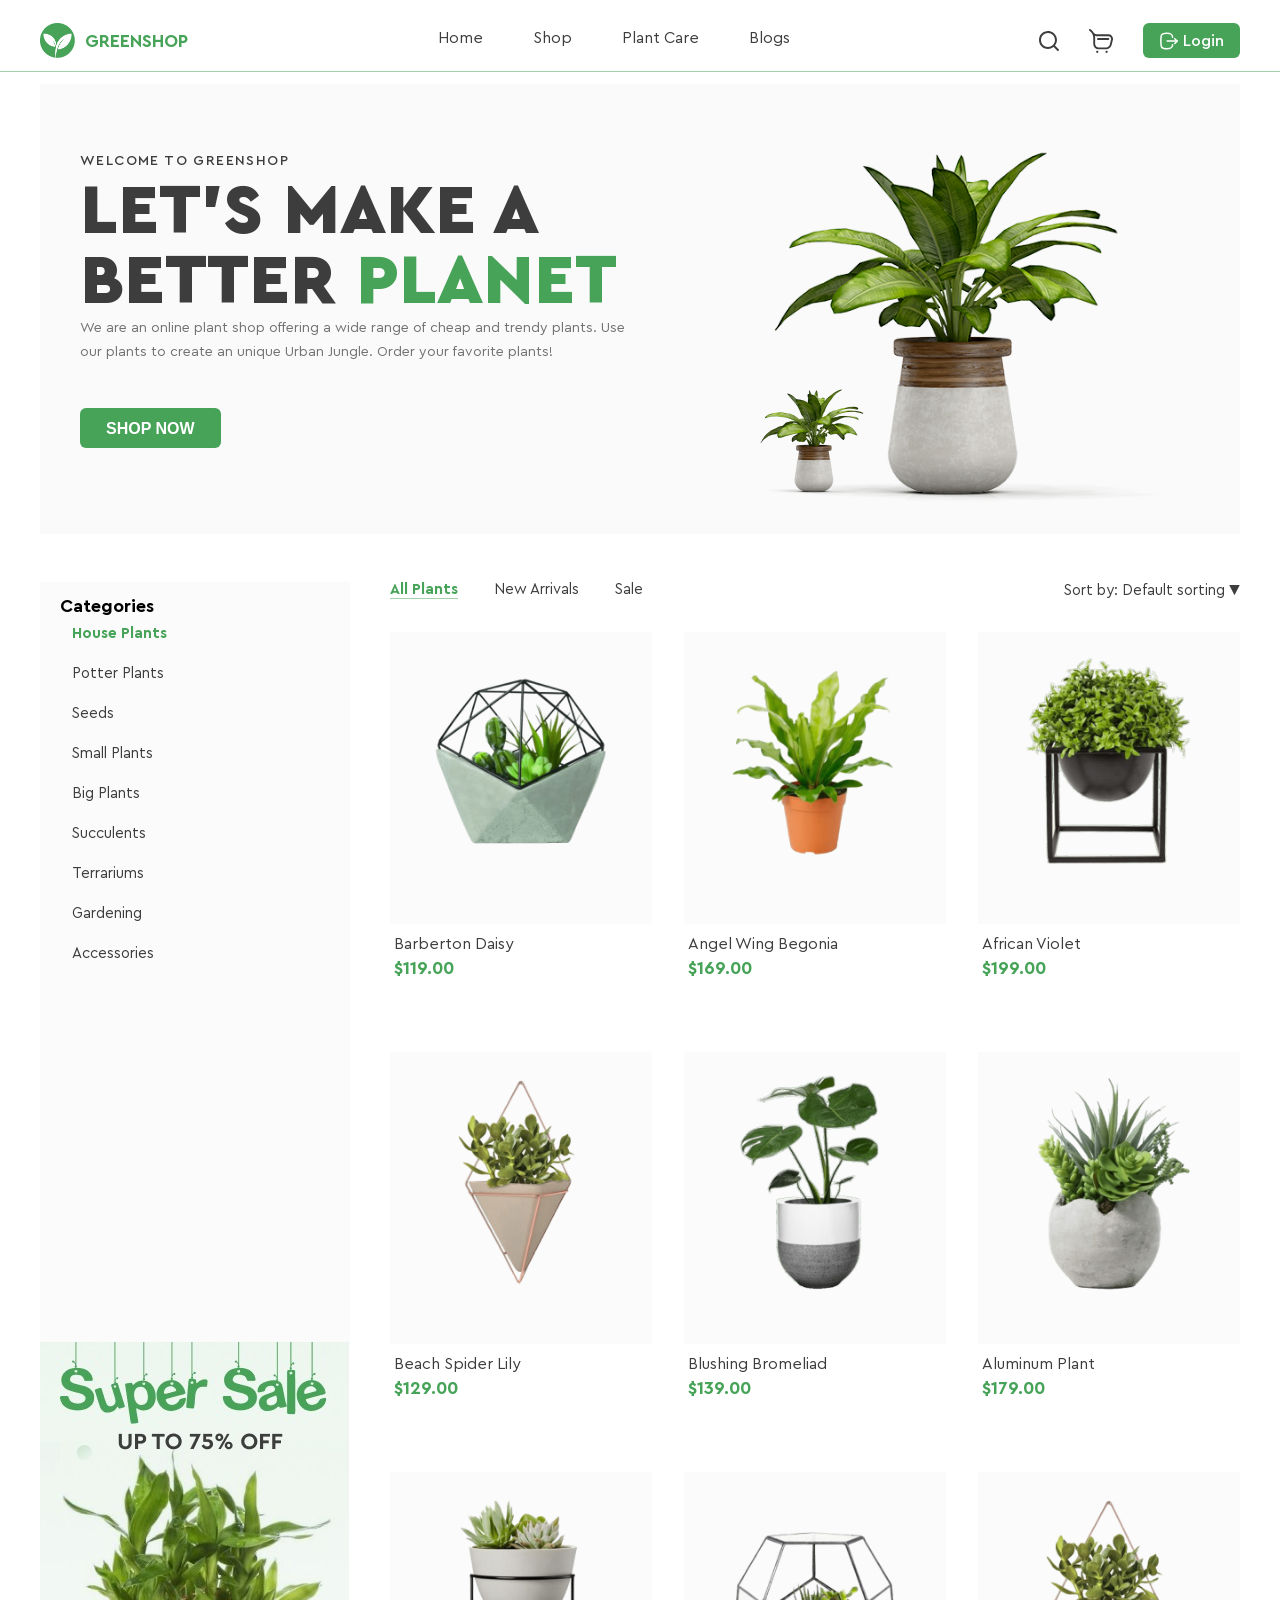
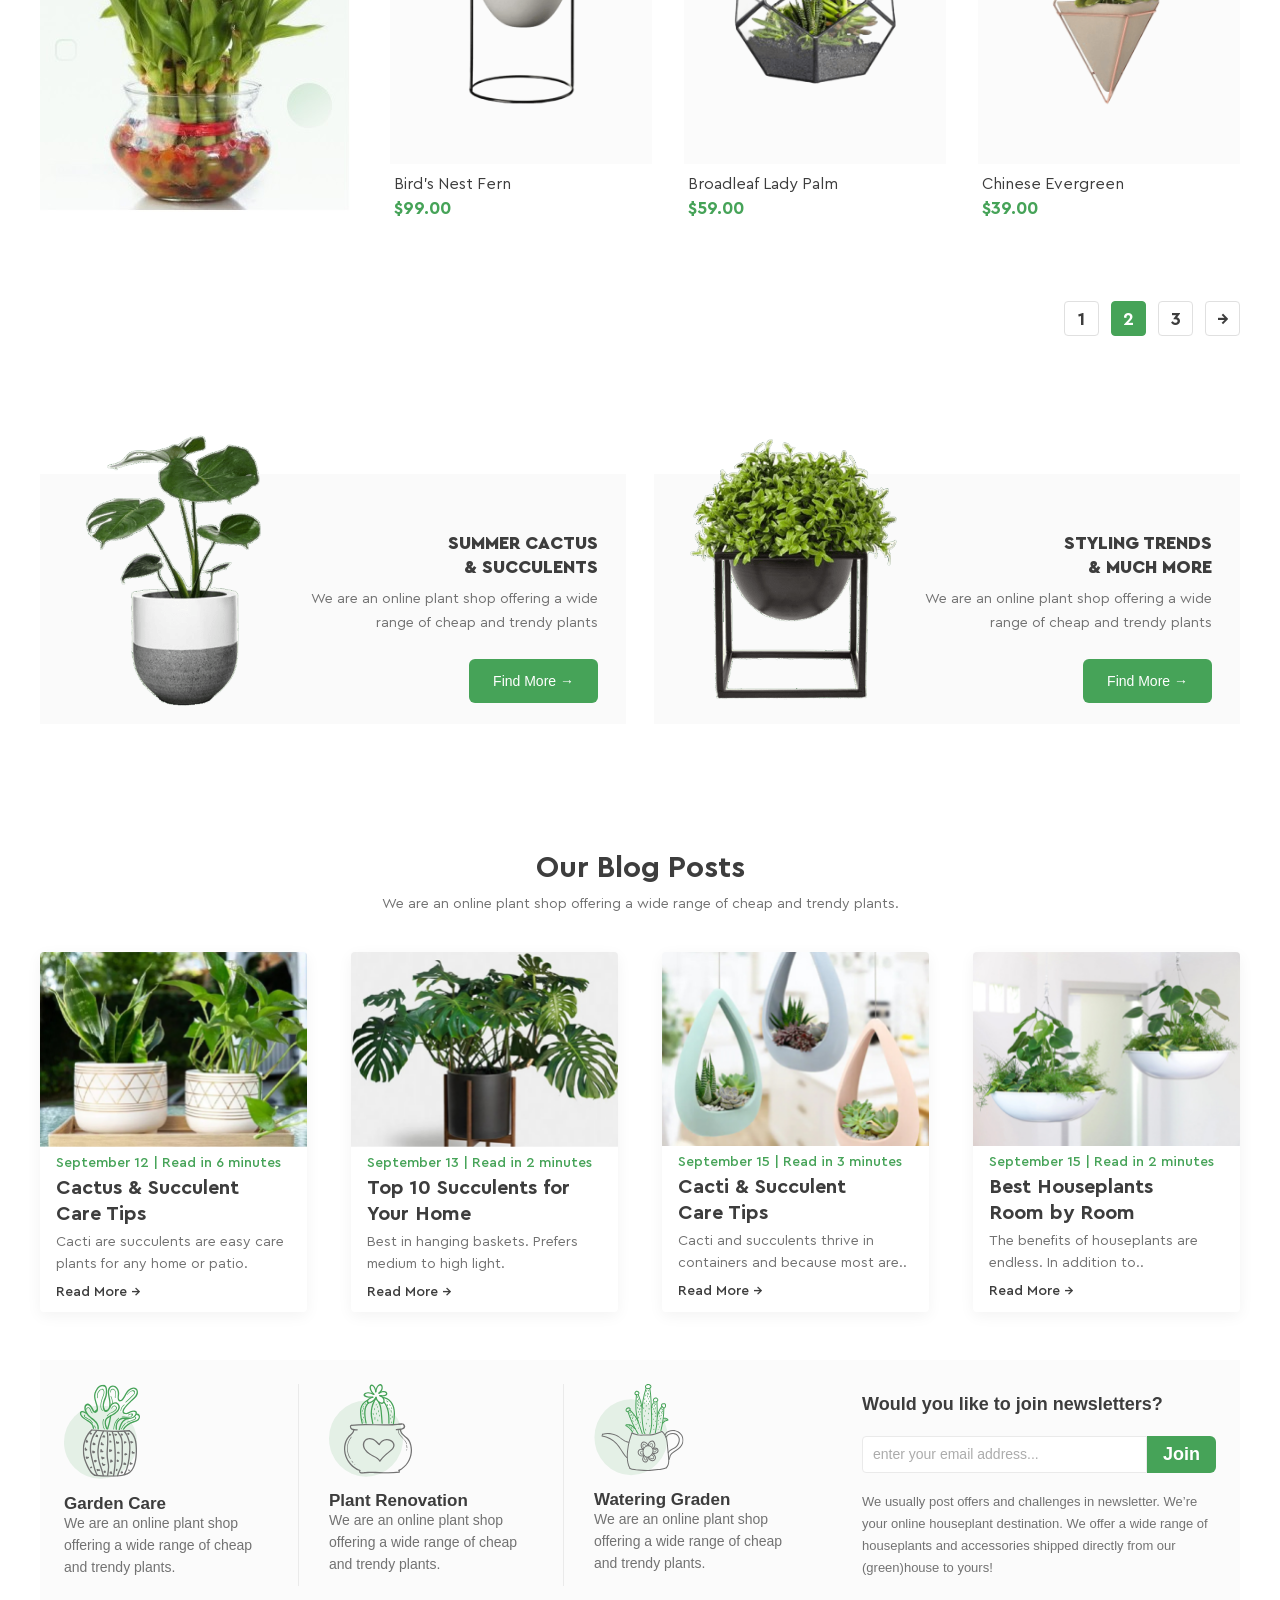
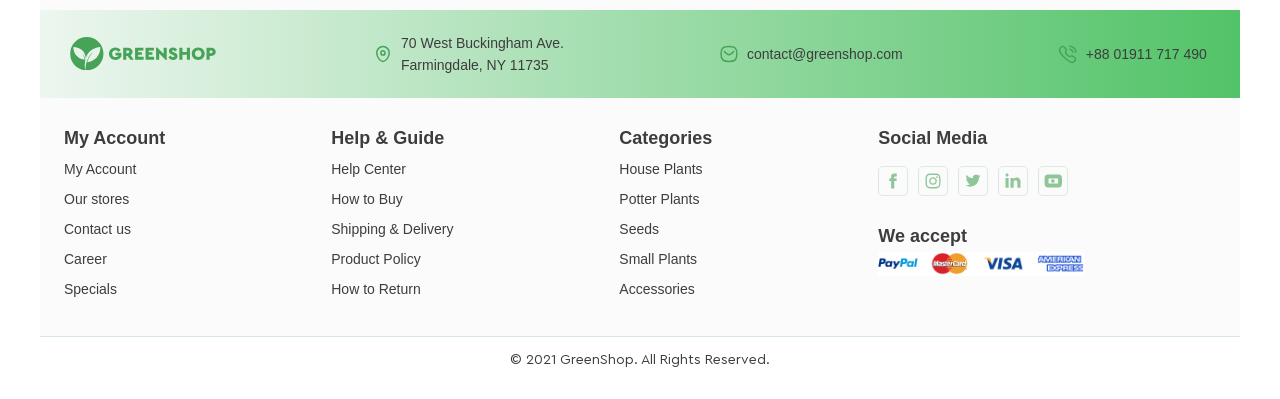
==== commit e38d36d3: "changed the name of Reset and Normalize" ====
--- a/index.html
+++ b/index.html
@@ -5,7 +5,7 @@
     <meta charset="UTF-8">
     <meta name="viewport" content="width=device-width, initial-scale=1.0">
     <title>Home</title>
-    <link rel="stylesheet" href="styles/reset.css">
+    <link rel="stylesheet" href="styles/Reset.css">
     <link rel="stylesheet" href="styles/font.css">
     <link rel="stylesheet" href="styles/index.css">
 </head>
--- a/styles/index.css
+++ b/styles/index.css
@@ -163,7 +163,7 @@
         >li {
             position: relative;
             padding-bottom: 25px;
-
+            cursor: pointer;
             a {
                 font-weight: 400;
                 font-size: 16px;
